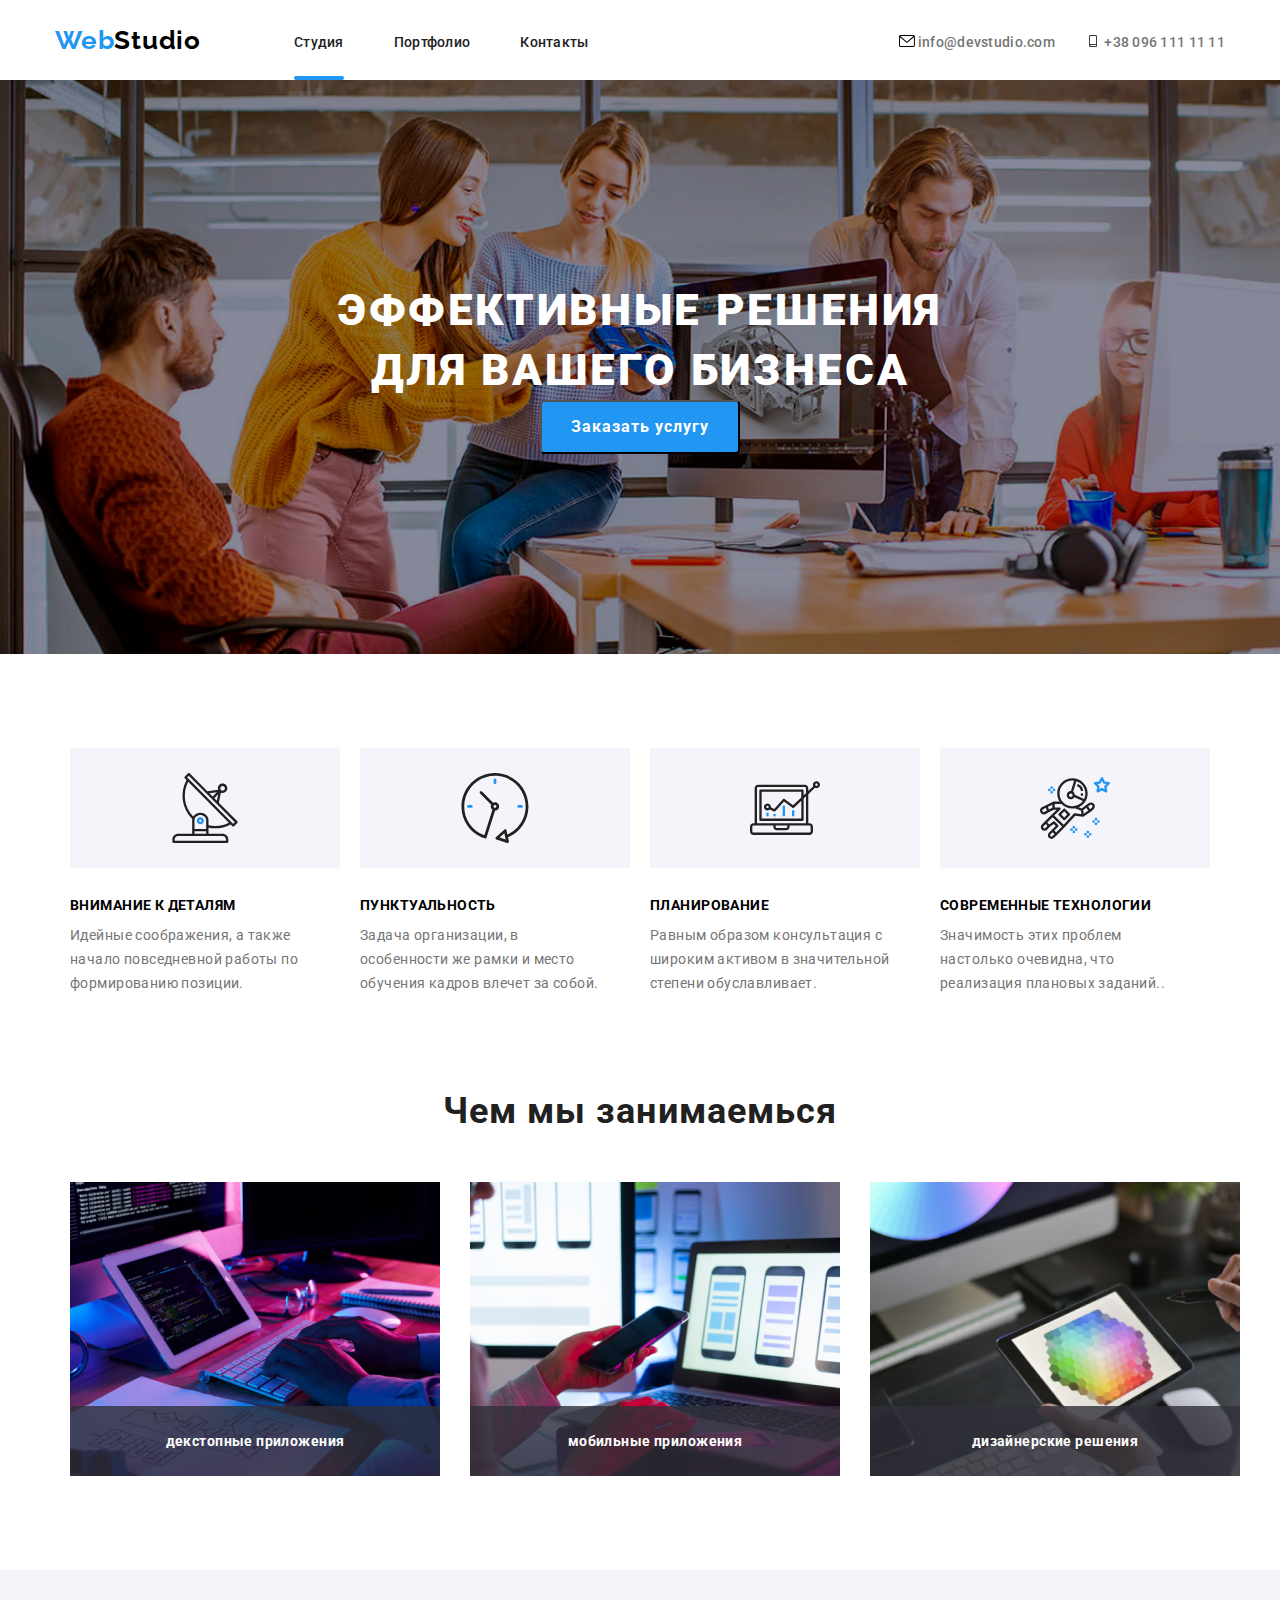
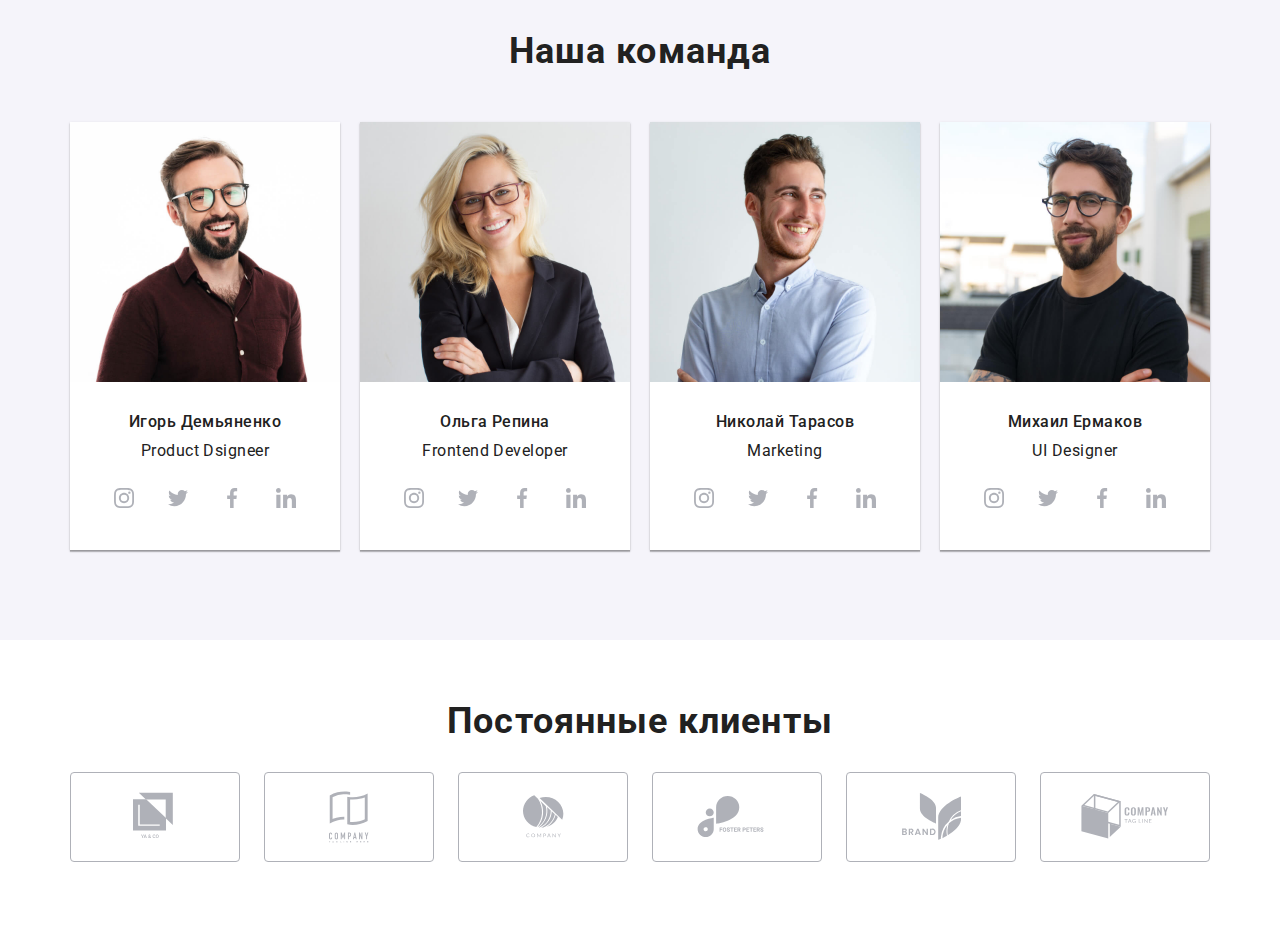
==== index.html @ 2e52d7f0 "." ====
<!DOCTYPE html>
<html lang="ru">
  <head>
    <meta charset="UTF-8" />
    <meta name="viewport" content="width=device-width, initial-scale=1.0" />
    <title>Веб студия</title>
    <link
      rel="stylesheet"
      href="https://cdnjs.cloudflare.com/ajax/libs/modern-normalize/1.0.0/modern-normalize.css"
    />
    <link
      href="https://fonts.googleapis.com/css2?family=Raleway:wght@700&family=Roboto:wght@400;500;700&display=swap"
      rel="stylesheet"
    />
    <link rel="stylesheet" href="./css/main.min.css" />
  </head>
  <body>
    <!-- header -->

    <header class="header">
      <div class="container">
        <nav class="navigation">
          <a
            class="logo-navigation-list-link link"
            href="./index.html"
            aria-label="логотип веб студия"
            >Web<span class="logo-color">Studio</span></a
          >
          <button
            type="button"
            class="menu-button"
            aria-expanded="false"
            aria-controls="menu-container"
            data-menu-button
          >
            <svg
              width="40"
              height="40"
              aria-label="Переключатель мобильного меню"
            >
              <use class="icon-cross" href="./images/sprite.svg#cross"></use>
              <use
                class="icon-menu"
                href="./images/sprite.svg#menu-burger"
              ></use>
            </svg>
          </button>

          <div class="menu-container" id="menu-container" data-menu>
            <div class="nav">
              <ul class="navigation-list list">
                <li class="navigation-list-item">
                  <div class="item-underline">
                    <a class="navigation-list-link link" href="./index.html"
                      >Студия</a
                    >
                    <div class="underline"></div>
                  </div>
                </li>
                <li class="navigation-list-item">
                  <a class="navigation-list-link link" href="./portfolio.html"
                    >Портфолио</a
                  >
                </li>
                <li class="navigation-list-item">
                  <a class="navigation-list-link link" href="">Контакты</a>
                </li>
              </ul>
            </div>
            <div class="menu-contacts">
              <address class="adress">
                <ul class="list">
                  <li class="header-link-item">
                    <a class="header-link link" href="mailto:info@devstudio.com"
                      ><svg class="header-link-svg">
                        <use href="./images/sprite.svg#icon-envelope"></use>
                      </svg>
                      info@devstudio.com
                    </a>
                  </li>
                  <li class="header-tel-link-item">
                    <a class="header-tel-link link" href="tel:+380961111111"
                      ><svg class="header-tel-link-svg">
                        <use href="./images/sprite.svg#icon-smartphone"></use>
                      </svg>
                      +38 096 111 11 11
                    </a>
                  </li>
                </ul>
              </address>
            </div>
          </div>
        </nav>
      </div>
    </header>
    <main>
      <!-- Hero-->

      <section class="hero">
        <div class="container">
          <h1 class="hero-title">
            Эффективные решения <br />
            для вашего бизнеса
          </h1>
          <button class="modal-btn" type="button" data-modal-open>
            Заказать услугу
          </button>
        </div>
      </section>

      <!-- qualitys -->

      <section class="qualitys">
        <div class="container">
          <ul class="qualitys-list list">
            <li class="qualitys-list-item icon-antenna">
              <h3 class="subtitly-qualitys">Внимание к деталям</h3>
              <p class="description">
                Идейные соображения, а также начало повседневной работы по
                формированию позиции.
              </p>
            </li>
            <li class="qualitys-list-item icon-clock">
              <h3 class="subtitly-qualitys">Пунктуальность</h3>
              <p class="description">
                Задача организации, в особенности же рамки и место обучения
                кадров влечет за собой.
              </p>
            </li>
            <li class="qualitys-list-item icon-diagram">
              <h3 class="subtitly-qualitys">Планирование</h3>
              <p class="description">
                Равным образом консультация с широким активом в значительной
                степени обуславливает.
              </p>
            </li>
            <li class="qualitys-list-item icon-astronaut">
              <h3 class="subtitly-qualitys">Современные технологии</h3>
              <p class="description">
                Значимость этих проблем настолько очевидна, что реализация
                плановых заданий..
              </p>
            </li>
          </ul>
        </div>
      </section>

      <!--Чем мы занимаемься-->

      <section class="about">
        <h2 class="second-title">Чем мы занимаемься</h2>
        <div class="container">
          <ul class="about-list list">
            <li class="about-list-item">
              <div class="container-img">
                <picture>
                  <source
                    srcset="
                      ./images/Чем-мы-занимаемся/img1.jpg    1x,
                      ./images/Чем-мы-занимаемся/img1@2x.jpg 2x
                    "
                    media="min-width:1200"
                  />
                  <img
                    src="./images/Чем-мы-занимаемся/img1.jpg"
                    alt="руки на клавиатуре"
                  />
                </picture>

                <p class="about-subtitle">декстопные приложения</p>
              </div>
            </li>
            <li class="about-list-item">
              <div class="container-img">
                <img
                  src="./images/Чем-мы-занимаемся/img2.jpg"
                  alt="телефон в руке"
                  width="370"
                  height="294"
                />
                <p class="about-subtitle">мобильные приложения</p>
              </div>
            </li>
            <li class="about-list-item">
              <div class="container-img">
                <img
                  src="./images/Чем-мы-занимаемся/img3.jpg"
                  alt="телефон в руке"
                  width="370"
                  height="294"
                />
                <p class="about-subtitle">дизайнерские решения</p>
              </div>
            </li>
          </ul>
        </div>
      </section>

      <!--our command-->

      <section class="command">
        <h2 class="title-our-command">Наша команда</h2>
        <div class="container">
          <ul class="names-list list">
            <li class="names-list-item">
              <img
                class="names-list-img"
                src="./images/Наша-команда/igor.jpg"
                alt="игорь"
              />
              <h3 class="name">Игорь Демьяненко</h3>
              <p lang="en" class="position">Product Dsigneer</p>
              <ul class="social-list list">
                <li class="social-list-item">
                  <a class="social-list-link" href="">
                    <svg class="social-list-svg">
                      <use href="./images/sprite.svg#icon-instagram"></use>
                    </svg>
                  </a>
                </li>
                <li class="social-list-item">
                  <a class="social-list-link" href="">
                    <svg class="social-list-svg">
                      <use href="./images/sprite.svg#icon-twitter"></use>
                    </svg>
                  </a>
                </li>
                <li class="social-list-item">
                  <a class="social-list-link" href="">
                    <svg class="social-list-svg">
                      <use href="./images/sprite.svg#icon-facebook"></use>
                    </svg>
                  </a>
                </li>
                <li class="social-list-item">
                  <a class="social-list-link" href="">
                    <svg class="social-list-svg">
                      <use href="./images/sprite.svg#icon-linkedin"></use>
                    </svg>
                  </a>
                </li>
              </ul>
            </li>
            <li class="names-list-item">
              <img
                class="names-list-img"
                src="./images/Наша-команда/olga.jpg"
                alt="ольга"
              />
              <h3 class="name">Ольга Репина</h3>
              <p lang="en" class="position">Frontend Developer</p>
              <ul class="social-list list">
                <li class="social-list-item">
                  <a class="social-list-link" href="">
                    <svg class="social-list-svg">
                      <use href="./images/sprite.svg#icon-instagram"></use>
                    </svg>
                  </a>
                </li>
                <li class="social-list-item">
                  <a class="social-list-link" href="">
                    <svg class="social-list-svg">
                      <use href="./images/sprite.svg#icon-twitter"></use>
                    </svg>
                  </a>
                </li>
                <li class="social-list-item">
                  <a class="social-list-link" href="">
                    <svg class="social-list-svg">
                      <use href="./images/sprite.svg#icon-facebook"></use>
                    </svg>
                  </a>
                </li>
                <li class="social-list-item">
                  <a class="social-list-link" href="">
                    <svg class="social-list-svg">
                      <use href="./images/sprite.svg#icon-linkedin"></use>
                    </svg>
                  </a>
                </li>
              </ul>
            </li>
            <li class="names-list-item">
              <img
                class="names-list-img"
                src="./images/Наша-команда/nicolay.jpg"
                alt="николай"
              />
              <h3 class="name">Николай Тарасов</h3>
              <p lang="en" class="position">Marketing</p>
              <ul class="social-list list">
                <li class="social-list-item">
                  <a class="social-list-link" href="">
                    <svg class="social-list-svg">
                      <use href="./images/sprite.svg#icon-instagram"></use>
                    </svg>
                  </a>
                </li>
                <li class="social-list-item">
                  <a class="social-list-link" href="">
                    <svg class="social-list-svg">
                      <use href="./images/sprite.svg#icon-twitter"></use>
                    </svg>
                  </a>
                </li>
                <li class="social-list-item">
                  <a class="social-list-link" href="">
                    <svg class="social-list-svg">
                      <use href="./images/sprite.svg#icon-facebook"></use>
                    </svg>
                  </a>
                </li>
                <li class="social-list-item">
                  <a class="social-list-link" href="">
                    <svg class="social-list-svg">
                      <use href="./images/sprite.svg#icon-linkedin"></use>
                    </svg>
                  </a>
                </li>
              </ul>
            </li>
            <li class="names-list-item">
              <img
                class="names-list-img"
                src="./images/Наша-команда/mihail.jpg"
                alt="михаил"
              />
              <h3 class="name">Михаил Ермаков</h3>
              <p lang="en" class="position">UI Designer</p>
              <ul class="social-list list">
                <li class="social-list-item">
                  <a class="social-list-link" href="">
                    <svg class="social-list-svg">
                      <use href="./images/sprite.svg#icon-instagram"></use>
                    </svg>
                  </a>
                </li>
                <li class="social-list-item">
                  <a class="social-list-link" href="">
                    <svg class="social-list-svg">
                      <use href="./images/sprite.svg#icon-twitter"></use>
                    </svg>
                  </a>
                </li>
                <li class="social-list-item">
                  <a class="social-list-link" href="">
                    <svg class="social-list-svg">
                      <use href="./images/sprite.svg#icon-facebook"></use>
                    </svg>
                  </a>
                </li>
                <li class="social-list-item">
                  <a class="social-list-link" href="">
                    <svg class="social-list-svg">
                      <use href="./images/sprite.svg#icon-linkedin"></use>
                    </svg>
                  </a>
                </li>
              </ul>
            </li>
          </ul>
        </div>
      </section>
      <!-- =============clients================= -->

      <section class="clients">
        <h2 class="title-clients">Постоянные клиенты</h2>
        <div class="container">
          <ul class="clients-list list">
            <li class="clients-item">
              <a class="clients-link" href="">
                <svg width="44" height="50" class="clients-item-svg">
                  <use href="./images/sprite.svg#icon-logo1"></use>
                </svg>
              </a>
            </li>
            <li class="clients-item">
              <a class="clients-link" href=""
                ><svg
                  width="40"
                  height="52"
                  class="clients-item-svg icon-logo2"
                >
                  <use href="./images/sprite.svg#icon-logo2"></use>
                </svg>
              </a>
            </li>
            <li class="clients-item">
              <a class="clients-link" href=""
                ><svg width="41" height="43" class="clients-item-svg">
                  <use href="./images/sprite.svg#icon-logo3"></use>
                </svg>
              </a>
            </li>
            <li class="clients-item">
              <a class="clients-link" href=""
                ><svg width="80" height="42" class="clients-item-svg">
                  <use href="./images/sprite.svg#icon-logo4"></use>
                </svg>
              </a>
            </li>
            <li class="clients-item">
              <a class="clients-link" href=""
                ><svg width="59" height="47" class="clients-item-svg">
                  <use href="./images/sprite.svg#icon-logo5"></use>
                </svg>
              </a>
            </li>
            <li class="clients-item">
              <a class="clients-link" href=""
                ><svg width="88" height="45" class="clients-item-svg">
                  <use href="./images/sprite.svg#icon-logo6"></use>
                </svg>
              </a>
            </li>
          </ul>
        </div>
      </section>
    </main>

    <!-- footer -->

    <!-- <footer class="footer">
      <div class="container">
        <div>
          <address class="adress">
            <a
              class="logo-navigation-list-link link"
              href="./index.html"
              aria-label="логотип веб студия"
              >Web<span class="footer-logo-color">Studio</span>
            </a>
            <ul class="footer-list list">
              <li class="footer-navigation-item">
                <a
                  class="footer-navigation-list-item link"
                  href="https://goo.gl/maps/fQtyzHrdmxsXW1k68"
                  target="_blank"
                  >г. Киев, пр-т Леси Украинки, 26</a
                >
              </li>
              <li class="footer-navigation-item">
                <a
                  class="footer-navigation-list-link link"
                  href="mailto:info@example.com"
                  >info@example.com</a
                >
              </li>
              <li class="footer-navigation-item">
                <a class="footer-tel-link link" href="tel:+380991111111"
                  >+38 099 111 11 11</a
                >
              </li>
            </ul>
          </address>
        </div>

        <div class="social-link">
          <p class="social-link-footer-title">ПРИСОЕДЕНЯЙТЕСЬ</p>
          <ul class="social-link-footer-list list">
            <li class="footer-social-link-item">
              <a class="footer-social-link" href=""
                ><svg class="footer-social-list-svg">
                  <use href="./images/sprite.svg#icon-instagram"></use>
                </svg>
              </a>
            </li>
            <li class="footer-social-link-item">
              <a class="footer-social-link" href="">
                <svg class="footer-social-list-svg">
                  <use href="./images/sprite.svg#icon-twitter"></use>
                </svg>
              </a>
            </li>
            <li class="footer-social-link-item">
              <a class="footer-social-link" href=""
                ><svg class="footer-social-list-svg">
                  <use href="./images/sprite.svg#icon-facebook"></use>
                </svg>
              </a>
            </li>
            <li class="footer-social-link-item">
              <a class="footer-social-link" href=""
                ><svg class="footer-social-list-svg">
                  <use href="./images/sprite.svg#icon-linkedin"></use>
                </svg>
              </a>
            </li>
          </ul>
        </div>

        <div class="email-form">
          <p class="email-form-title">подпишитесь на рассылку</p>
          <div class="container-email-form">
            <form action="#" class="footer-email-form">
              <input
                type="email"
                class="footer-contact-form-input"
                name="user-email"
                placeholder="E-mail"
              />
              <button type="button" class="email-form-btn">Подписаться</button>
            </form>
          </div>
        </div>
      </div>
    </footer> -->

    <!-- modal  & form -->

    <div class="backdrop is-hidden" data-modal>
      <div class="modal">
        <button type="button" class="close-btn" data-modal-close>
          <svg class="close-btn-svg">
            <use
              width="11px"
              height="11px"
              href="./images/sprite.svg#close"
            ></use>
          </svg>
        </button>
        <p class="form-text">Оставьте свои данные, мы вам перезвоним</p>
        <form action="#" class="contact-form">
          <h2 class="contact-form-group-title">Имя</h2>
          <span class="modal-form-field-wrapper">
            <input type="text" class="contact-form-input" name="user-name" />
            <svg class="modal-form-svg-icon" width="18" height="18">
              <use href="./images/sprite.svg#icon-person"></use>
            </svg>
          </span>
          <h2 class="contact-form-group-title">Телефон</h2>
          <span class="modal-form-field-wrapper">
            <input type="tel" class="contact-form-input" name="user-phone" />
            <svg class="modal-form-svg-icon" width="18" height="18">
              <use href="./images/sprite.svg#icon-phone"></use>
            </svg>
          </span>

          <h2 class="contact-form-group-title">Почта</h2>
          <span class="modal-form-field-wrapper">
            <input type="email" class="contact-form-input" name="user-email" />
            <svg class="modal-form-svg-icon" width="18" height="18">
              <use href="./images/sprite.svg#icon-email"></use>
            </svg>
          </span>

          <div class="contact-form-group">
            <h2 class="contact-form-group-title">Комментарий</h2>
            <textarea
              name="user-massage"
              rows="5"
              cols="45"
              class="contact-form-massage"
            ></textarea>
          </div>

          <div class="container-contact-form-radio">
            <input
              type="checkbox"
              name="user-policy"
              class="contact-form-radio visually-hidden"
              value="accept-police"
              id="check-policy"
            />
            <label for="check-policy" class="modal-form-policy-label">
              Соглашаюсь с рассылкой и принимаю
              <a class="checkbox-link" href="">Условия договора</a>
            </label>
          </div>

          <div class="btn-wrapper">
            <button type="submit" class="contact-form-submit">Отправить</button>
          </div>
        </form>
      </div>
    </div>

    <script src="./js/modal.js"></script>
    <script src="./js/menu.js"></script>
  </body>
</html>
---- css/main.min.css ----
.visually-hidden{position:absolute !important;clip:rect(1px 1px 1px 1px);clip:rect(1px, 1px, 1px, 1px);padding:0 !important;border:0 !important;height:1px !important;width:1px !important;overflow:hidden}*,*::before,*::after{margin:0;padding:0}body{font-family:"Roboto",sans-serif;font-style:normal}.list{list-style:none}.link{text-decoration:none}.adress{font-style:normal}img{display:block}@media screen and (min-width: 480px){.container{width:480px;margin:0 auto}.hero .container{width:360px;text-align:center}.header .container{position:relative;padding:0 15px}.command .container{width:480px}.clients .container{width:480px}}@media screen and (max-width: 479px){.hero .container{text-align:center}}@media screen and (min-width: 768px){.container{width:768px}.qualitys .container{display:flex;width:768px}.command .container{display:flex;width:768px}.clients .container{width:768px}}@media screen and (min-width: 1200px){.container{width:1200px;padding:0 15px}.hero .container{width:696px;text-align:center}.qualitys .container{display:flex;width:1200px}.container .about-list{display:flex;width:1200px;padding:0 15px;margin:0 auto}.command .container{display:flex;width:1200px}.clients .container{width:1200px}}.logo-color{color:#000000}.logo-navigation-list-link{font-family:"Raleway",sans-serif;font-style:normal;font-weight:700;font-size:26px;line-height:1.19;letter-spacing:0.03em;color:#2196f3;margin-right:93px}@media screen and (min-width: 768px){.logo-navigation-list-link{margin-right:88px;font-size:24px;line-height:28px}}@media screen and (min-width: 1200px){.logo-navigation-list-link{margin-right:93px;font-size:26px;line-height:31px}}.modal-btn{background:#2196f3;font-family:"Roboto",sans-serif;font-style:normal;font-weight:bold;font-size:16px;line-height:1.88;letter-spacing:0.06em;color:#ffffff;padding:10px;width:200px;min-height:50px;border-radius:4px;cursor:pointer;margin-left:auto;margin-right:auto}.backdrop{position:fixed;top:0;left:0;width:100%;height:100%;background-color:rgba(0,0,0,0.2);transition:all 500ms linear;padding:50px 30px;overflow-y:scroll}.backdrop.is-hidden{transition:all 500ms linear 500ms;opacity:0;visibility:hidden;pointer-events:none}.modal{position:absolute;top:50%;left:50%;transform:translate(-50%, -50%) scale(1);width:450px;height:609px;background-color:#fff}.modal-form-svg-icon{top:50%;transform:translateY(-50%);left:12px;position:absolute}.contact-form-input:focus+.modal-form-svg-icon{fill:#2196f3;transition-duration:250ms;transition-timing-function:cubic-bezier(0.4, 0, 0.2, 1)}.modal-form-field-wrapper{position:relative;width:448px;height:342px;margin:0 auto}.modal-form-policy-label{font-size:12px;line-height:14px;font-family:Roboto;font-style:normal;font-weight:normal;letter-spacing:0.03em;color:#757575}.modal-form-policy-label::before{display:inline-block;content:"";font-size:12px;line-height:14px;width:16px;height:15px;border:2px solid black;margin-right:5px}.contact-form-radio:checked+.modal-form-policy-label::before{background-color:#2196f3;border:2px solid #2196f3;background-image:url(../images/modal/check.svg);transition-duration:250ms;transition-timing-function:cubic-bezier(0.4, 0, 0.2, 1)}.backdrop.is-hidden .modal{transform:translate(-50%, -50%) scale(1);transition:all 500ms linear 0ms}.close-btn{display:flex;justify-content:center;align-items:center;position:absolute;top:8px;right:8px;width:30px;height:30px;background-color:#fff;border-radius:50%;border:1px solid rgba(0,0,0,0.1);cursor:pointer}.close-btn-svg{width:11px;height:11px;transition-duration:250ms;transition-timing-function:cubic-bezier(0.4, 0, 0.2, 1)}.close-btn:hover,.close-btn-svg:hover{fill:#2196f3}.contact-form{width:370px;height:342px;margin:0 auto}.contact-form-input{padding-left:42px;width:100%;height:40px}.contact-form-input:focus,.contact-form-massage:focus{outline:none;border:1px solid #2196f3}.contact-form-submit{font-family:Roboto;font-style:normal;font-weight:700;font-size:16px;line-height:30px;align-items:center;text-align:center;letter-spacing:0.06em;color:#ffffff;width:200px;height:50px;background:#2196f3;border-radius:4px;cursor:pointer}.contact-form-group{width:100%;height:138px}.contact-form-group-title{width:80px;height:14px;font-family:"Roboto",sans-serif;font-style:normal;font-weight:normal;font-size:12px;line-height:14px;letter-spacing:0.01em;color:#757575;margin-top:10px;margin-bottom:4px}.contact-form-massage{width:370px;height:120px;padding:10px;border:1px solid rgba(33,33,33,0.2);border-radius:4px;resize:none}.contact-form-radio{margin-right:8px;font-family:Roboto;font-style:normal;font-weight:normal;font-size:14px;line-height:24px;letter-spacing:0.03em;color:#757575}.btn-wrapper{display:flex;justify-content:center;margin:30px 85px 40px 85px}.checkbox-link{font-family:Roboto;font-style:normal;font-weight:normal;font-size:12px;line-height:14px;letter-spacing:0.03em;text-decoration-line:underline;color:#2196f3}.form-text{font-family:"Roboto",sans-serif;font-style:normal;font-weight:700;font-size:20px;line-height:23px;text-align:center;letter-spacing:0.03em;color:#212121;margin:40px 40px 12px 40px}.container-contact-form-radio{margin-top:20px}@media screen and (min-width: 1200px){.modal{width:528px;height:581px}.modal-form-policy-label{font-size:14px;line-height:24px;margin-left:auto;margin-right:auto}.container-contact-form-radio{padding-left:12px}.checkbox-link{font-size:14px;line-height:24px}.contact-form{width:448px}.contact-form-massage{width:448px}}.social-list{display:flex;justify-content:space-between;margin-bottom:30px;margin-left:32px;margin-right:32px}.social-list-link{display:flex;align-items:center;justify-content:center;width:44px;height:44px;border-radius:50%;transition-duration:250ms;transition-timing-function:cubic-bezier(0.4, 0, 0.2, 1)}.social-list-link:hover{background-color:#2196f3}.social-list-svg{width:20px;height:20px;fill:#afb1b8;transition-duration:250ms;transition-timing-function:cubic-bezier(0.4, 0, 0.2, 1)}.social-list-link:hover .social-list-svg{fill:#fff}@media screen and (min-width: 480px){.social-list{margin-left:122px;margin-right:122px}}@media screen and (min-width: 768px){.social-list{margin-left:74px;margin-right:74px}}@media screen and (min-width: 1200px){.social-list{margin-left:32px;margin-right:32px}}.navigation-btn{display:flex;padding-top:94px;justify-content:center}.navigation-btn-item:not(:last-child){margin-right:8px}.potfolio-btn{font-family:"Roboto",sans-serif;font-weight:500;font-size:16px;line-height:1.63;letter-spacing:0.03em;color:#212121;padding:8px 20px;cursor:pointer;border-radius:4px;transition-duration:250ms;transition-timing-function:cubic-bezier(0.4, 0, 0.2, 1)}.potfolio-btn:hover,.potfolio-btn:focus{background-color:#2196f3;color:#ffffff}.header{position:relative}.header-link{font-weight:500;font-size:14px;line-height:1.14;letter-spacing:0.02em;color:#757575;transition-duration:250ms;transition-timing-function:cubic-bezier(0.4, 0, 0.2, 1)}.header-link:hover,.header-link:focus{color:#2196f3}.header-link-svg{display:inline-block;width:16px;height:12px;margin:auto;color:#757575}.header-link:hover .header-link-svg{fill:#2196f3}.header-tel-link{font-weight:500;font-size:14px;line-height:1.14;letter-spacing:0.02em;color:#757575;transition-duration:250ms;transition-timing-function:cubic-bezier(0.4, 0, 0.2, 1)}.header-tel-link:hover{color:#2196f3}.header-tel-link-svg{display:inline-block;width:16px;height:12px;margin-bottom:0}.header-tel-link:hover .header-tel-link-svg{fill:#2196f3}.nav{display:block;margin-bottom:60px}@media screen and (min-width: 768px){.nav{margin-bottom:0}}.navigation-list-item:not(:last-child){margin-bottom:40px}@media screen and (min-width: 768px){.navigation-list-item:not(:last-child){margin-bottom:0;margin-right:50px}}.menu-contacts .adress{margin:0 auto}@media screen and (min-width: 1200px){.adress .list{display:flex;margin-left:305px}}.adress .list .header-link{margin-right:30px}@media screen and (max-width: 767px){.adress .list .header-link{margin-right:0}}.header .navigation{display:flex;align-items:center;justify-content:space-between;min-height:80px}.navigation-list-link{font-weight:500;font-size:14px;line-height:1.14;letter-spacing:0.02em;color:#212121;transition-duration:250ms;transition-timing-function:cubic-bezier(0.4, 0, 0.2, 1)}.navigation-list-link:hover,.navigation-list-link:focus{color:#2196f3}.item-underline{display:inline-block;content:"";position:relative}.underline:after{display:block;position:absolute;content:"";width:100%;height:4px;background-color:#2196f3;border-radius:2px;margin-top:8px}@media screen and (min-width: 768px){.underline:after{margin-top:24px}}.menu-button{display:inline-flex;margin:0;padding:0;border:none;background-color:transparent}.menu-button:hover,.menu-button:focus{fill:#2196f3}@media screen and (min-width: 768px){.menu-button{display:none}}.menu-button .icon-cross{display:none}.menu-button.is-open .icon-cross{display:block}.menu-button.is-open .icon-menu{display:none}.menu-container{padding-top:60px;padding-bottom:60px;text-align:center;font-size:20px;background-color:#fff;box-shadow:0px 4px 8px rgba(0,0,0,0.04),0px 2px 4px rgba(0,0,0,0.08),0px 1px 3px rgba(0,0,0,0.16)}@media screen and (max-width: 767px){.menu-container{display:none;position:absolute;top:100%;left:0;width:100%;height:400px}.menu-container.is-open{display:block}}@media screen and (min-width: 768px){.menu-container{display:flex;padding:0;max-height:80px;flex-grow:1;justify-content:space-between;align-items:center}.menu-container .navigation-list{display:flex}.menu-container .menu-container{display:flex;box-shadow:none}}@media screen and (min-width: 768px){.menu-container{box-shadow:none}}.hero{background-image:url("../images/hero/bg-mobile.jpg");background-repeat:no-repeat;background-size:cover;padding:118px 60px}.hero-title{font-family:"Roboto",sans-serif;font-style:normal;font-weight:900;font-size:26px;line-height:42px;text-align:center;letter-spacing:0.06em;text-transform:uppercase;color:#ffffff}@media screen and (min-device-pixel-ratio: 2) and (max-width: 767px), screen and (min-resolution: 192dpi) and (max-width: 767px), screen and (min-resolution: 2dppx) and (max-width: 767px){.hero{background-image:url("../images/hero/bg-mobile@2x.jpg")}}@media screen and (min-width: 768px){.hero{background-image:url("../images/hero/bg-tablet.jpg");background-repeat:no-repeat;background-size:cover;padding:118px 204px}.hero-title{font-size:26px;line-height:42px}}@media screen and (min-device-pixel-ratio: 2) and (min-width: 768px), screen and (min-resolution: 192dpi) and (min-width: 768px), screen and (min-resolution: 2dppx) and (min-width: 768px){.hero{background-image:url("../images/hero/bg-tablet@2x.jpg")}}@media screen and (min-width: 1200px){.hero{background-image:url("../images/hero/bg-desktop.jpg");background-repeat:no-repeat;background-size:cover;padding:200px 252px}.hero-title{font-size:44px;line-height:60px}}.hero{max-width:1600px}@media screen and (min-device-pixel-ratio: 2) and (min-width: 1200px), screen and (min-resolution: 192dpi) and (min-width: 1200px), screen and (min-resolution: 2dppx) and (min-width: 1200px){.hero{background-image:url("../images/hero/bg-desktop@2x.jpg")}}.qualitys-list{display:block;padding:60px 15px}.qualitys-list-item::before{content:"";display:block;height:120px;background-size:70px 70px;background-repeat:no-repeat;background-position:center;background-color:#f5f4fa;margin-bottom:30px}.subtitly-qualitys{font-weight:700;font-size:14px;line-height:1.14;text-align:center;letter-spacing:0.03em;text-transform:uppercase;margin-bottom:10px}.description{font-weight:400;font-size:14px;line-height:1.71;letter-spacing:0.03em;color:#757575;padding-right:20px}.icon-antenna::before{background-image:url(../images/qualitys/antenna.svg)}.icon-clock::before{background-image:url(../images/qualitys/clock.svg)}.icon-diagram::before{background-image:url(../images/qualitys/diagram.svg)}.icon-astronaut::before{background-image:url(../images/qualitys/astronaut.svg)}@media screen and (min-width: 768px){.qualitys-list{display:flex;padding:60px 15px;flex-wrap:wrap;justify-content:space-between}.qualitys-list-item{width:354px}.subtitly-qualitys{text-align:left}}@media screen and (min-width: 1200px){.qualitys-list{display:flex;padding:94px 15px;justify-content:space-between;flex-wrap:nowrap;width:1200px}.qualitys-list-item{width:270px}}.about{margin-bottom:94px}.about-subtitle{display:flex;justify-content:center;align-items:center;position:absolute;height:70px;width:370px;bottom:0;background-color:rgba(47,48,58,0.8);color:#fdfdfd;font-family:Roboto;font-size:14px;font-weight:700;line-height:16px;letter-spacing:0.03em}.about-list-item:not(:last-child){margin-right:30px}.container-img{position:relative}.second-title{font-family:"Roboto",sans-serif;font-weight:bold;font-size:36px;line-height:42px;letter-spacing:0.03em;color:#212121;text-align:center;padding-bottom:50px}@media screen and (max-width: 1199px){.about{display:none}}.names-list{display:block;padding-left:15px;padding-right:15px}.names-list-item{width:450px;height:622px;background-color:#fff;box-shadow:0px 1px 3px rgba(0,0,0,0.12),0px 1px 1px rgba(0,0,0,0.14),0px 2px 1px rgba(0,0,0,0.2)}.names-list-item:not(:last-child){margin-bottom:30px}.names-list-img{max-width:100%;height:460px}.command{background-color:#f5f4fa;height:100%;padding-bottom:60px}.title-our-command{font-family:"Roboto",sans-serif;font-weight:bold;font-size:28px;line-height:33px;letter-spacing:0.03em;color:#212121;text-align:center;padding-top:60px;padding-bottom:50px}.name{font-family:"Roboto",sans-serif;font-weight:500;font-size:16px;line-height:1.19;letter-spacing:0.03em;color:#212121;margin-top:30px;margin-bottom:10px;text-align:center}.position{font-family:"Roboto",sans-serif;font-style:normal;font-weight:400;font-size:16px;line-height:1.19;letter-spacing:0.03em;color:#212121;text-align:center;margin-bottom:16px}@media screen and (min-width: 768px){.names-list{display:flex;flex-wrap:wrap;justify-content:space-between;width:768px}.names-list-item{width:354px;height:536px}.names-list-img{max-width:100%;height:374px}.title-our-command{font-size:28px;line-height:33px}}@media screen and (min-width: 1200px){.names-list{display:flex;flex-wrap:nowrap;justify-content:space-between;width:1200px}.names-list-item{width:270px;height:428px}.names-list-img{max-width:100%;height:260px}.title-our-command{font-size:36px;line-height:42px}}.clients{padding-top:60px;padding-bottom:60px}.title-clients{font-family:"Roboto",sans-serif;font-weight:bold;font-size:28px;line-height:33px;letter-spacing:0.03em;color:#212121;text-align:center;width:100%;padding-bottom:30px}.clients-list{display:flex;flex-wrap:wrap;padding:0 15px;justify-content:space-between}.clients-item:not(:last-child){margin-bottom:30px}.clients-link{display:flex;justify-content:center;align-items:center;width:210px;height:90px;border:1px solid #afb1b8;border-radius:4px;fill:#afb1b8;transition-duration:250ms;transition-duration:cubic-bezier(0.4, 0, 0.2, 1)}.clients-link:hover{fill:#2196f3;border-color:#2196f3}@media screen and (min-width: 768px){.clients-link{width:226px}}@media screen and (min-width: 1200px){.clients-link{width:170px}.clients-list{flex-wrap:nowrap}.title-clients{font-size:36px;line-height:42px}}.footer{background-color:#2f303a}.footer-logo-color{color:#ffffff}.footer-list{display:block;flex-direction:column;margin-bottom:60px}.footer-navigation-item{margin-bottom:9px}.footer-navigation-list-item{font-family:"Roboto",sans-serif;font-weight:400;font-size:14px;line-height:1.71;letter-spacing:0.03em;color:#ffffff}.footer-navigation-list-link,.footer-tel-link{font-family:"Roboto",sans-serif;font-weight:400;font-size:14px;line-height:1.71;letter-spacing:0.03em;color:rgba(255,255,255,0.6)}.footer-social-link-item{display:flex;justify-content:center;align-items:center;width:44px;height:44px;background-color:#fff;border-radius:50%;margin-top:20px;background:rgba(255,255,255,0.1);cursor:pointer;transition-duration:250ms;transition-timing-function:cubic-bezier(0.4, 0, 0.2, 1)}.footer-social-link-item:not(:last-child){margin-right:10px}.footer-social-link-item:hover{background-color:#2196f3}.footer-social-list-svg{width:20px;height:20px;fill:#fff}.footer-social-link{display:flex}.footer-contact-form-input{width:358px;height:50px;border:1px solid rgba(255,255,255,0.3);background-color:rgba(255,255,255,0);border-radius:4px;padding:16px;margin-right:12px}.footer-email-form{display:flex;width:100%}.adress{margin-right:70px}.adress.logo-navigation-list-link{display:block;margin-bottom:20px}.social-link-footer-title{font-family:"Roboto",sans-serif;font-style:normal;font-weight:700;font-size:14px;line-height:16px;letter-spacing:0.03em;color:#ffffff}.social-link-footer-list{display:flex}.email-form{margin-left:93px}.email-form-title{width:219px;height:16px;font-family:"Roboto",sans-serif;font-style:normal;font-weight:700;font-size:14px;line-height:16px;letter-spacing:0.03em;text-transform:uppercase;color:#ffffff;margin-bottom:20px}.email-form-btn{width:200px;height:50px;background:#2196f3;box-shadow:0px 4px 4px rgba(0,0,0,0.15);border-radius:4px;font-family:Roboto;font-style:normal;font-weight:bold;font-size:16px;line-height:30px;display:flex;align-items:center;text-align:center;letter-spacing:0.06em;padding-left:29px;color:#ffffff}.email-form-btn::after{content:"";width:24px;height:24px;margin-left:10px;background-image:url(../images/send.svg)}.container-email-form{display:flex;width:570px;height:86px}.portfolio-title{font-family:"Roboto",sans-serif;font-weight:700;font-size:18px;line-height:2;letter-spacing:0.06em;color:#212121;margin:20px 24px 4px 24px}.potfolio-subtitle{font-family:"Roboto",sans-serif;font-weight:400;font-size:16px;line-height:1.86;letter-spacing:0.03em;color:#757575;margin:0px 24px 20px 24px}.projects-item{display:flex;justify-content:space-between;flex-wrap:wrap}.projects-item .item{margin-right:26px;margin-bottom:30px}.projects-item .item:nth-child(3n){margin-right:0}.projects-item .item:nth-last-child(-n+3){margin-bottom:0}.projects-item .item:nth-child(-n+3){margin-top:34px}.projects-item-img-wrapper{position:relative;overflow:hidden}.item{border:1px solid #eeeeee;transition-duration:50ms;transition-timing-function:cubic-bezier(0.4, 0, 0.2, 1)}.item:hover{box-shadow:0px 1px 1px rgba(0,0,0,0.12),0px 4px 4px rgba(0,0,0,0.06),1px 4px 6px rgba(0,0,0,0.16)}.overlay{position:absolute;top:0;left:0;display:flex;justify-content:center;align-items:end;padding:62px 24px;width:100%;height:100%;background:rgba(33,150,243,0.9);opacity:0;transform:translateY(100%);transition:500ms linear;transition-duration:250ms;transition-timing-function:cubic-bezier(0.4, 0, 0.2, 1)}.overlay-text{display:flex;font-family:Roboto;font-size:18px;font-style:normal;font-weight:400;line-height:28px;letter-spacing:0.03em;text-align:left;color:#ffffff}.item:hover .overlay{display:flex;opacity:1;transform:translateY(0%)}
/*# sourceMappingURL=main.min.css.map */
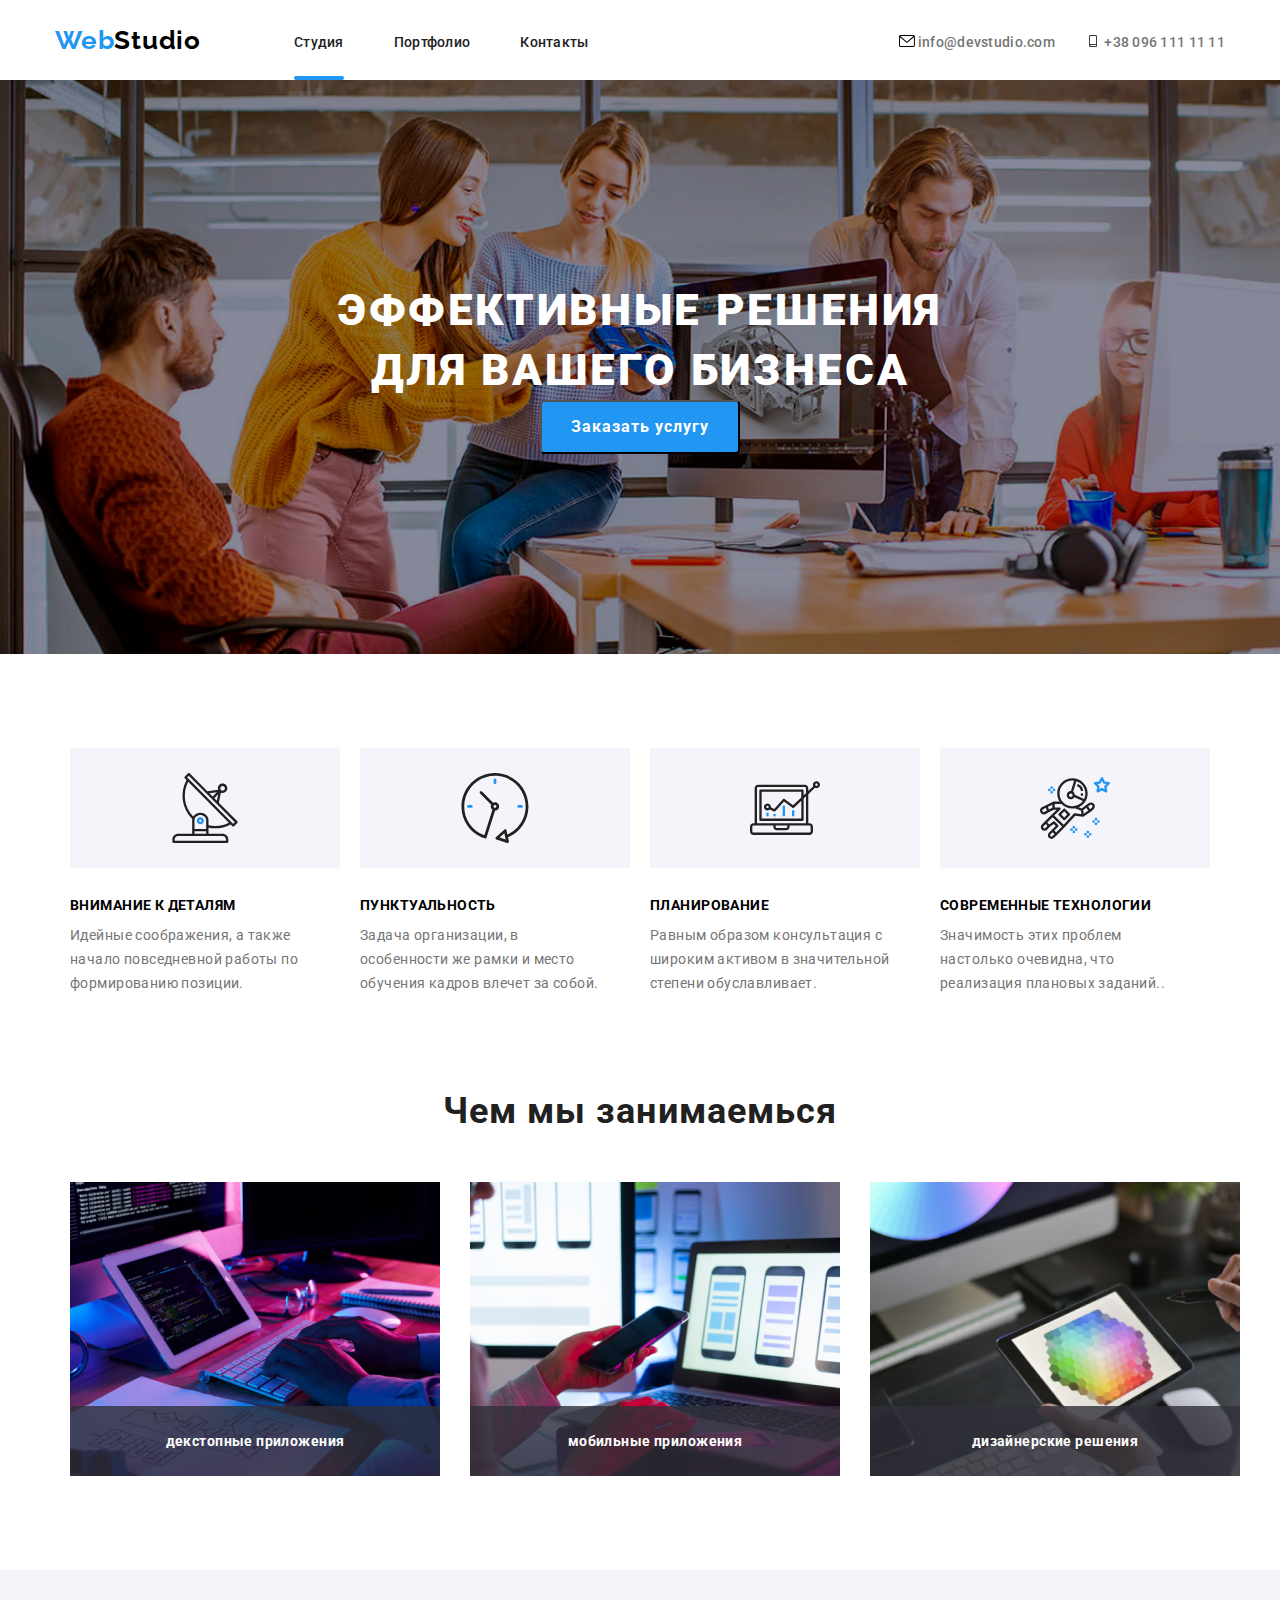
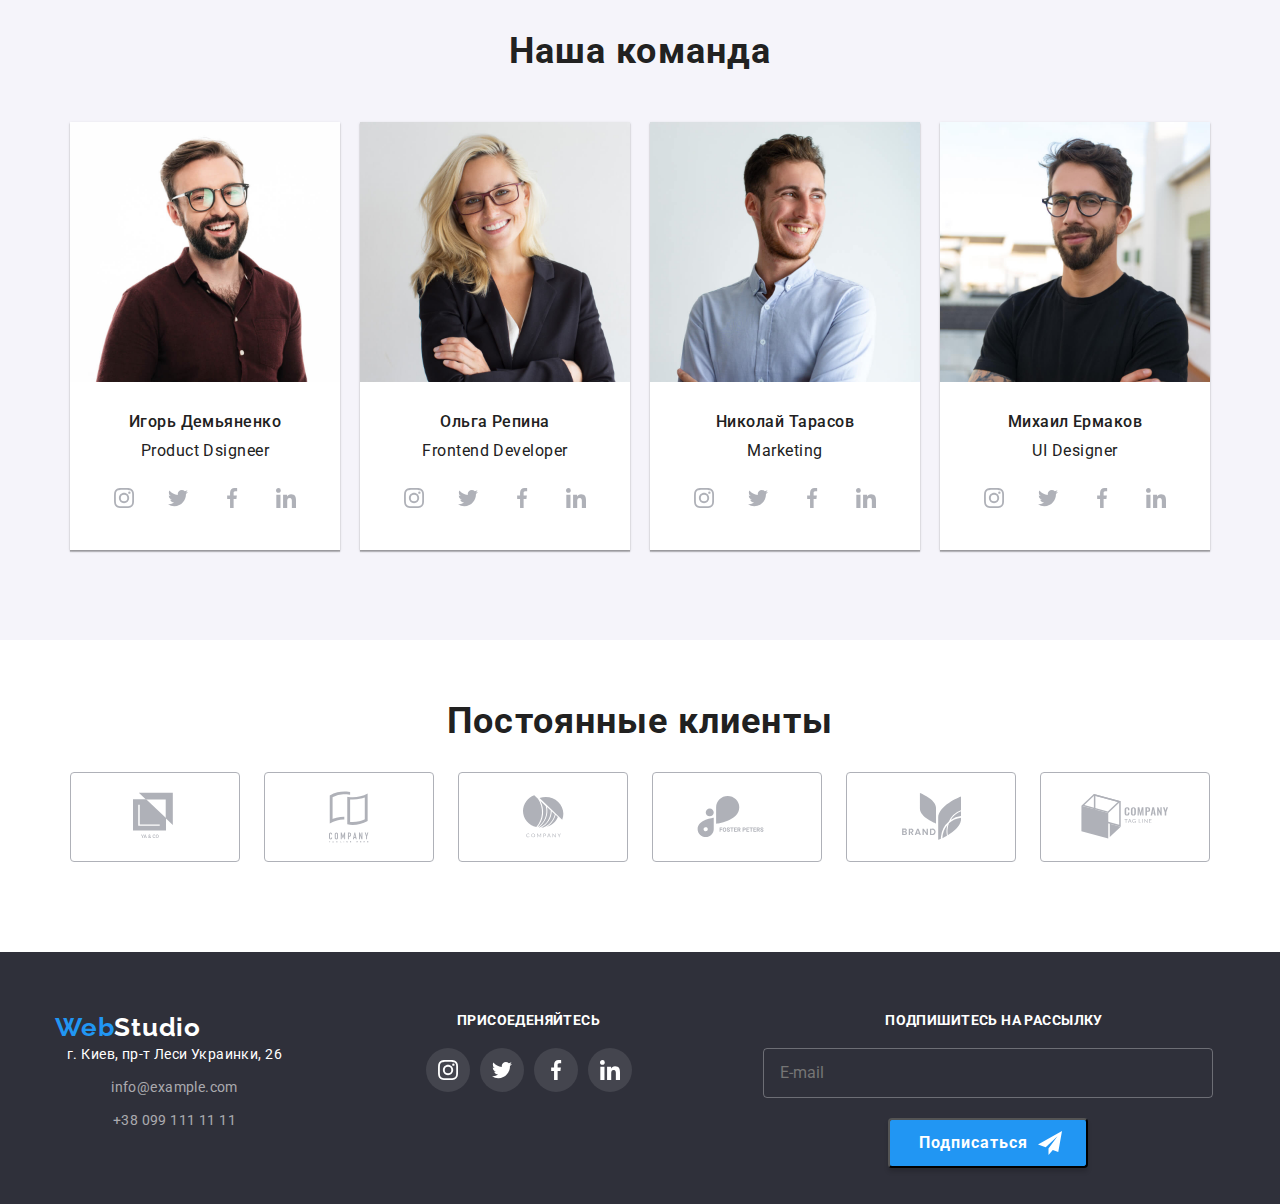
==== commit 58a21ea8: "." ====
--- a/index.html
+++ b/index.html
@@ -420,7 +420,7 @@
 
     <!-- footer -->
 
-    <!-- <footer class="footer">
+    <footer class="footer">
       <div class="container">
         <div>
           <address class="adress">
@@ -504,7 +504,7 @@
           </div>
         </div>
       </div>
-    </footer> -->
+    </footer>
 
     <!-- modal  & form -->
 
--- a/css/main.min.css
+++ b/css/main.min.css
@@ -1,2 +1,2 @@
-.visually-hidden{position:absolute !important;clip:rect(1px 1px 1px 1px);clip:rect(1px, 1px, 1px, 1px);padding:0 !important;border:0 !important;height:1px !important;width:1px !important;overflow:hidden}*,*::before,*::after{margin:0;padding:0}body{font-family:"Roboto",sans-serif;font-style:normal}.list{list-style:none}.link{text-decoration:none}.adress{font-style:normal}img{display:block}@media screen and (min-width: 480px){.container{width:480px;margin:0 auto}.hero .container{width:360px;text-align:center}.header .container{position:relative;padding:0 15px}.command .container{width:480px}.clients .container{width:480px}}@media screen and (max-width: 479px){.hero .container{text-align:center}}@media screen and (min-width: 768px){.container{width:768px}.qualitys .container{display:flex;width:768px}.command .container{display:flex;width:768px}.clients .container{width:768px}}@media screen and (min-width: 1200px){.container{width:1200px;padding:0 15px}.hero .container{width:696px;text-align:center}.qualitys .container{display:flex;width:1200px}.container .about-list{display:flex;width:1200px;padding:0 15px;margin:0 auto}.command .container{display:flex;width:1200px}.clients .container{width:1200px}}.logo-color{color:#000000}.logo-navigation-list-link{font-family:"Raleway",sans-serif;font-style:normal;font-weight:700;font-size:26px;line-height:1.19;letter-spacing:0.03em;color:#2196f3;margin-right:93px}@media screen and (min-width: 768px){.logo-navigation-list-link{margin-right:88px;font-size:24px;line-height:28px}}@media screen and (min-width: 1200px){.logo-navigation-list-link{margin-right:93px;font-size:26px;line-height:31px}}.modal-btn{background:#2196f3;font-family:"Roboto",sans-serif;font-style:normal;font-weight:bold;font-size:16px;line-height:1.88;letter-spacing:0.06em;color:#ffffff;padding:10px;width:200px;min-height:50px;border-radius:4px;cursor:pointer;margin-left:auto;margin-right:auto}.backdrop{position:fixed;top:0;left:0;width:100%;height:100%;background-color:rgba(0,0,0,0.2);transition:all 500ms linear;padding:50px 30px;overflow-y:scroll}.backdrop.is-hidden{transition:all 500ms linear 500ms;opacity:0;visibility:hidden;pointer-events:none}.modal{position:absolute;top:50%;left:50%;transform:translate(-50%, -50%) scale(1);width:450px;height:609px;background-color:#fff}.modal-form-svg-icon{top:50%;transform:translateY(-50%);left:12px;position:absolute}.contact-form-input:focus+.modal-form-svg-icon{fill:#2196f3;transition-duration:250ms;transition-timing-function:cubic-bezier(0.4, 0, 0.2, 1)}.modal-form-field-wrapper{position:relative;width:448px;height:342px;margin:0 auto}.modal-form-policy-label{font-size:12px;line-height:14px;font-family:Roboto;font-style:normal;font-weight:normal;letter-spacing:0.03em;color:#757575}.modal-form-policy-label::before{display:inline-block;content:"";font-size:12px;line-height:14px;width:16px;height:15px;border:2px solid black;margin-right:5px}.contact-form-radio:checked+.modal-form-policy-label::before{background-color:#2196f3;border:2px solid #2196f3;background-image:url(../images/modal/check.svg);transition-duration:250ms;transition-timing-function:cubic-bezier(0.4, 0, 0.2, 1)}.backdrop.is-hidden .modal{transform:translate(-50%, -50%) scale(1);transition:all 500ms linear 0ms}.close-btn{display:flex;justify-content:center;align-items:center;position:absolute;top:8px;right:8px;width:30px;height:30px;background-color:#fff;border-radius:50%;border:1px solid rgba(0,0,0,0.1);cursor:pointer}.close-btn-svg{width:11px;height:11px;transition-duration:250ms;transition-timing-function:cubic-bezier(0.4, 0, 0.2, 1)}.close-btn:hover,.close-btn-svg:hover{fill:#2196f3}.contact-form{width:370px;height:342px;margin:0 auto}.contact-form-input{padding-left:42px;width:100%;height:40px}.contact-form-input:focus,.contact-form-massage:focus{outline:none;border:1px solid #2196f3}.contact-form-submit{font-family:Roboto;font-style:normal;font-weight:700;font-size:16px;line-height:30px;align-items:center;text-align:center;letter-spacing:0.06em;color:#ffffff;width:200px;height:50px;background:#2196f3;border-radius:4px;cursor:pointer}.contact-form-group{width:100%;height:138px}.contact-form-group-title{width:80px;height:14px;font-family:"Roboto",sans-serif;font-style:normal;font-weight:normal;font-size:12px;line-height:14px;letter-spacing:0.01em;color:#757575;margin-top:10px;margin-bottom:4px}.contact-form-massage{width:370px;height:120px;padding:10px;border:1px solid rgba(33,33,33,0.2);border-radius:4px;resize:none}.contact-form-radio{margin-right:8px;font-family:Roboto;font-style:normal;font-weight:normal;font-size:14px;line-height:24px;letter-spacing:0.03em;color:#757575}.btn-wrapper{display:flex;justify-content:center;margin:30px 85px 40px 85px}.checkbox-link{font-family:Roboto;font-style:normal;font-weight:normal;font-size:12px;line-height:14px;letter-spacing:0.03em;text-decoration-line:underline;color:#2196f3}.form-text{font-family:"Roboto",sans-serif;font-style:normal;font-weight:700;font-size:20px;line-height:23px;text-align:center;letter-spacing:0.03em;color:#212121;margin:40px 40px 12px 40px}.container-contact-form-radio{margin-top:20px}@media screen and (min-width: 1200px){.modal{width:528px;height:581px}.modal-form-policy-label{font-size:14px;line-height:24px;margin-left:auto;margin-right:auto}.container-contact-form-radio{padding-left:12px}.checkbox-link{font-size:14px;line-height:24px}.contact-form{width:448px}.contact-form-massage{width:448px}}.social-list{display:flex;justify-content:space-between;margin-bottom:30px;margin-left:32px;margin-right:32px}.social-list-link{display:flex;align-items:center;justify-content:center;width:44px;height:44px;border-radius:50%;transition-duration:250ms;transition-timing-function:cubic-bezier(0.4, 0, 0.2, 1)}.social-list-link:hover{background-color:#2196f3}.social-list-svg{width:20px;height:20px;fill:#afb1b8;transition-duration:250ms;transition-timing-function:cubic-bezier(0.4, 0, 0.2, 1)}.social-list-link:hover .social-list-svg{fill:#fff}@media screen and (min-width: 480px){.social-list{margin-left:122px;margin-right:122px}}@media screen and (min-width: 768px){.social-list{margin-left:74px;margin-right:74px}}@media screen and (min-width: 1200px){.social-list{margin-left:32px;margin-right:32px}}.navigation-btn{display:flex;padding-top:94px;justify-content:center}.navigation-btn-item:not(:last-child){margin-right:8px}.potfolio-btn{font-family:"Roboto",sans-serif;font-weight:500;font-size:16px;line-height:1.63;letter-spacing:0.03em;color:#212121;padding:8px 20px;cursor:pointer;border-radius:4px;transition-duration:250ms;transition-timing-function:cubic-bezier(0.4, 0, 0.2, 1)}.potfolio-btn:hover,.potfolio-btn:focus{background-color:#2196f3;color:#ffffff}.header{position:relative}.header-link{font-weight:500;font-size:14px;line-height:1.14;letter-spacing:0.02em;color:#757575;transition-duration:250ms;transition-timing-function:cubic-bezier(0.4, 0, 0.2, 1)}.header-link:hover,.header-link:focus{color:#2196f3}.header-link-svg{display:inline-block;width:16px;height:12px;margin:auto;color:#757575}.header-link:hover .header-link-svg{fill:#2196f3}.header-tel-link{font-weight:500;font-size:14px;line-height:1.14;letter-spacing:0.02em;color:#757575;transition-duration:250ms;transition-timing-function:cubic-bezier(0.4, 0, 0.2, 1)}.header-tel-link:hover{color:#2196f3}.header-tel-link-svg{display:inline-block;width:16px;height:12px;margin-bottom:0}.header-tel-link:hover .header-tel-link-svg{fill:#2196f3}.nav{display:block;margin-bottom:60px}@media screen and (min-width: 768px){.nav{margin-bottom:0}}.navigation-list-item:not(:last-child){margin-bottom:40px}@media screen and (min-width: 768px){.navigation-list-item:not(:last-child){margin-bottom:0;margin-right:50px}}.menu-contacts .adress{margin:0 auto}@media screen and (min-width: 1200px){.adress .list{display:flex;margin-left:305px}}.adress .list .header-link{margin-right:30px}@media screen and (max-width: 767px){.adress .list .header-link{margin-right:0}}.header .navigation{display:flex;align-items:center;justify-content:space-between;min-height:80px}.navigation-list-link{font-weight:500;font-size:14px;line-height:1.14;letter-spacing:0.02em;color:#212121;transition-duration:250ms;transition-timing-function:cubic-bezier(0.4, 0, 0.2, 1)}.navigation-list-link:hover,.navigation-list-link:focus{color:#2196f3}.item-underline{display:inline-block;content:"";position:relative}.underline:after{display:block;position:absolute;content:"";width:100%;height:4px;background-color:#2196f3;border-radius:2px;margin-top:8px}@media screen and (min-width: 768px){.underline:after{margin-top:24px}}.menu-button{display:inline-flex;margin:0;padding:0;border:none;background-color:transparent}.menu-button:hover,.menu-button:focus{fill:#2196f3}@media screen and (min-width: 768px){.menu-button{display:none}}.menu-button .icon-cross{display:none}.menu-button.is-open .icon-cross{display:block}.menu-button.is-open .icon-menu{display:none}.menu-container{padding-top:60px;padding-bottom:60px;text-align:center;font-size:20px;background-color:#fff;box-shadow:0px 4px 8px rgba(0,0,0,0.04),0px 2px 4px rgba(0,0,0,0.08),0px 1px 3px rgba(0,0,0,0.16)}@media screen and (max-width: 767px){.menu-container{display:none;position:absolute;top:100%;left:0;width:100%;height:400px}.menu-container.is-open{display:block}}@media screen and (min-width: 768px){.menu-container{display:flex;padding:0;max-height:80px;flex-grow:1;justify-content:space-between;align-items:center}.menu-container .navigation-list{display:flex}.menu-container .menu-container{display:flex;box-shadow:none}}@media screen and (min-width: 768px){.menu-container{box-shadow:none}}.hero{background-image:url("../images/hero/bg-mobile.jpg");background-repeat:no-repeat;background-size:cover;padding:118px 60px}.hero-title{font-family:"Roboto",sans-serif;font-style:normal;font-weight:900;font-size:26px;line-height:42px;text-align:center;letter-spacing:0.06em;text-transform:uppercase;color:#ffffff}@media screen and (min-device-pixel-ratio: 2) and (max-width: 767px), screen and (min-resolution: 192dpi) and (max-width: 767px), screen and (min-resolution: 2dppx) and (max-width: 767px){.hero{background-image:url("../images/hero/bg-mobile@2x.jpg")}}@media screen and (min-width: 768px){.hero{background-image:url("../images/hero/bg-tablet.jpg");background-repeat:no-repeat;background-size:cover;padding:118px 204px}.hero-title{font-size:26px;line-height:42px}}@media screen and (min-device-pixel-ratio: 2) and (min-width: 768px), screen and (min-resolution: 192dpi) and (min-width: 768px), screen and (min-resolution: 2dppx) and (min-width: 768px){.hero{background-image:url("../images/hero/bg-tablet@2x.jpg")}}@media screen and (min-width: 1200px){.hero{background-image:url("../images/hero/bg-desktop.jpg");background-repeat:no-repeat;background-size:cover;padding:200px 252px}.hero-title{font-size:44px;line-height:60px}}.hero{max-width:1600px}@media screen and (min-device-pixel-ratio: 2) and (min-width: 1200px), screen and (min-resolution: 192dpi) and (min-width: 1200px), screen and (min-resolution: 2dppx) and (min-width: 1200px){.hero{background-image:url("../images/hero/bg-desktop@2x.jpg")}}.qualitys-list{display:block;padding:60px 15px}.qualitys-list-item::before{content:"";display:block;height:120px;background-size:70px 70px;background-repeat:no-repeat;background-position:center;background-color:#f5f4fa;margin-bottom:30px}.subtitly-qualitys{font-weight:700;font-size:14px;line-height:1.14;text-align:center;letter-spacing:0.03em;text-transform:uppercase;margin-bottom:10px}.description{font-weight:400;font-size:14px;line-height:1.71;letter-spacing:0.03em;color:#757575;padding-right:20px}.icon-antenna::before{background-image:url(../images/qualitys/antenna.svg)}.icon-clock::before{background-image:url(../images/qualitys/clock.svg)}.icon-diagram::before{background-image:url(../images/qualitys/diagram.svg)}.icon-astronaut::before{background-image:url(../images/qualitys/astronaut.svg)}@media screen and (min-width: 768px){.qualitys-list{display:flex;padding:60px 15px;flex-wrap:wrap;justify-content:space-between}.qualitys-list-item{width:354px}.subtitly-qualitys{text-align:left}}@media screen and (min-width: 1200px){.qualitys-list{display:flex;padding:94px 15px;justify-content:space-between;flex-wrap:nowrap;width:1200px}.qualitys-list-item{width:270px}}.about{margin-bottom:94px}.about-subtitle{display:flex;justify-content:center;align-items:center;position:absolute;height:70px;width:370px;bottom:0;background-color:rgba(47,48,58,0.8);color:#fdfdfd;font-family:Roboto;font-size:14px;font-weight:700;line-height:16px;letter-spacing:0.03em}.about-list-item:not(:last-child){margin-right:30px}.container-img{position:relative}.second-title{font-family:"Roboto",sans-serif;font-weight:bold;font-size:36px;line-height:42px;letter-spacing:0.03em;color:#212121;text-align:center;padding-bottom:50px}@media screen and (max-width: 1199px){.about{display:none}}.names-list{display:block;padding-left:15px;padding-right:15px}.names-list-item{width:450px;height:622px;background-color:#fff;box-shadow:0px 1px 3px rgba(0,0,0,0.12),0px 1px 1px rgba(0,0,0,0.14),0px 2px 1px rgba(0,0,0,0.2)}.names-list-item:not(:last-child){margin-bottom:30px}.names-list-img{max-width:100%;height:460px}.command{background-color:#f5f4fa;height:100%;padding-bottom:60px}.title-our-command{font-family:"Roboto",sans-serif;font-weight:bold;font-size:28px;line-height:33px;letter-spacing:0.03em;color:#212121;text-align:center;padding-top:60px;padding-bottom:50px}.name{font-family:"Roboto",sans-serif;font-weight:500;font-size:16px;line-height:1.19;letter-spacing:0.03em;color:#212121;margin-top:30px;margin-bottom:10px;text-align:center}.position{font-family:"Roboto",sans-serif;font-style:normal;font-weight:400;font-size:16px;line-height:1.19;letter-spacing:0.03em;color:#212121;text-align:center;margin-bottom:16px}@media screen and (min-width: 768px){.names-list{display:flex;flex-wrap:wrap;justify-content:space-between;width:768px}.names-list-item{width:354px;height:536px}.names-list-img{max-width:100%;height:374px}.title-our-command{font-size:28px;line-height:33px}}@media screen and (min-width: 1200px){.names-list{display:flex;flex-wrap:nowrap;justify-content:space-between;width:1200px}.names-list-item{width:270px;height:428px}.names-list-img{max-width:100%;height:260px}.title-our-command{font-size:36px;line-height:42px}}.clients{padding-top:60px;padding-bottom:60px}.title-clients{font-family:"Roboto",sans-serif;font-weight:bold;font-size:28px;line-height:33px;letter-spacing:0.03em;color:#212121;text-align:center;width:100%;padding-bottom:30px}.clients-list{display:flex;flex-wrap:wrap;padding:0 15px;justify-content:space-between}.clients-item:not(:last-child){margin-bottom:30px}.clients-link{display:flex;justify-content:center;align-items:center;width:210px;height:90px;border:1px solid #afb1b8;border-radius:4px;fill:#afb1b8;transition-duration:250ms;transition-duration:cubic-bezier(0.4, 0, 0.2, 1)}.clients-link:hover{fill:#2196f3;border-color:#2196f3}@media screen and (min-width: 768px){.clients-link{width:226px}}@media screen and (min-width: 1200px){.clients-link{width:170px}.clients-list{flex-wrap:nowrap}.title-clients{font-size:36px;line-height:42px}}.footer{background-color:#2f303a}.footer-logo-color{color:#ffffff}.footer-list{display:block;flex-direction:column;margin-bottom:60px}.footer-navigation-item{margin-bottom:9px}.footer-navigation-list-item{font-family:"Roboto",sans-serif;font-weight:400;font-size:14px;line-height:1.71;letter-spacing:0.03em;color:#ffffff}.footer-navigation-list-link,.footer-tel-link{font-family:"Roboto",sans-serif;font-weight:400;font-size:14px;line-height:1.71;letter-spacing:0.03em;color:rgba(255,255,255,0.6)}.footer-social-link-item{display:flex;justify-content:center;align-items:center;width:44px;height:44px;background-color:#fff;border-radius:50%;margin-top:20px;background:rgba(255,255,255,0.1);cursor:pointer;transition-duration:250ms;transition-timing-function:cubic-bezier(0.4, 0, 0.2, 1)}.footer-social-link-item:not(:last-child){margin-right:10px}.footer-social-link-item:hover{background-color:#2196f3}.footer-social-list-svg{width:20px;height:20px;fill:#fff}.footer-social-link{display:flex}.footer-contact-form-input{width:358px;height:50px;border:1px solid rgba(255,255,255,0.3);background-color:rgba(255,255,255,0);border-radius:4px;padding:16px;margin-right:12px}.footer-email-form{display:flex;width:100%}.adress{margin-right:70px}.adress.logo-navigation-list-link{display:block;margin-bottom:20px}.social-link-footer-title{font-family:"Roboto",sans-serif;font-style:normal;font-weight:700;font-size:14px;line-height:16px;letter-spacing:0.03em;color:#ffffff}.social-link-footer-list{display:flex}.email-form{margin-left:93px}.email-form-title{width:219px;height:16px;font-family:"Roboto",sans-serif;font-style:normal;font-weight:700;font-size:14px;line-height:16px;letter-spacing:0.03em;text-transform:uppercase;color:#ffffff;margin-bottom:20px}.email-form-btn{width:200px;height:50px;background:#2196f3;box-shadow:0px 4px 4px rgba(0,0,0,0.15);border-radius:4px;font-family:Roboto;font-style:normal;font-weight:bold;font-size:16px;line-height:30px;display:flex;align-items:center;text-align:center;letter-spacing:0.06em;padding-left:29px;color:#ffffff}.email-form-btn::after{content:"";width:24px;height:24px;margin-left:10px;background-image:url(../images/send.svg)}.container-email-form{display:flex;width:570px;height:86px}.portfolio-title{font-family:"Roboto",sans-serif;font-weight:700;font-size:18px;line-height:2;letter-spacing:0.06em;color:#212121;margin:20px 24px 4px 24px}.potfolio-subtitle{font-family:"Roboto",sans-serif;font-weight:400;font-size:16px;line-height:1.86;letter-spacing:0.03em;color:#757575;margin:0px 24px 20px 24px}.projects-item{display:flex;justify-content:space-between;flex-wrap:wrap}.projects-item .item{margin-right:26px;margin-bottom:30px}.projects-item .item:nth-child(3n){margin-right:0}.projects-item .item:nth-last-child(-n+3){margin-bottom:0}.projects-item .item:nth-child(-n+3){margin-top:34px}.projects-item-img-wrapper{position:relative;overflow:hidden}.item{border:1px solid #eeeeee;transition-duration:50ms;transition-timing-function:cubic-bezier(0.4, 0, 0.2, 1)}.item:hover{box-shadow:0px 1px 1px rgba(0,0,0,0.12),0px 4px 4px rgba(0,0,0,0.06),1px 4px 6px rgba(0,0,0,0.16)}.overlay{position:absolute;top:0;left:0;display:flex;justify-content:center;align-items:end;padding:62px 24px;width:100%;height:100%;background:rgba(33,150,243,0.9);opacity:0;transform:translateY(100%);transition:500ms linear;transition-duration:250ms;transition-timing-function:cubic-bezier(0.4, 0, 0.2, 1)}.overlay-text{display:flex;font-family:Roboto;font-size:18px;font-style:normal;font-weight:400;line-height:28px;letter-spacing:0.03em;text-align:left;color:#ffffff}.item:hover .overlay{display:flex;opacity:1;transform:translateY(0%)}
+.visually-hidden{position:absolute !important;clip:rect(1px 1px 1px 1px);clip:rect(1px, 1px, 1px, 1px);padding:0 !important;border:0 !important;height:1px !important;width:1px !important;overflow:hidden}*,*::before,*::after{margin:0;padding:0}body{font-family:"Roboto",sans-serif;font-style:normal}.list{list-style:none}.link{text-decoration:none}.adress{font-style:normal}img{display:block}@media screen and (min-width: 480px){.container{width:480px;margin:0 auto}.hero .container{width:360px;text-align:center}.header .container{position:relative;padding:0 15px}.command .container{width:480px}.clients .container{width:480px}.footer .container{display:block;width:480px;height:603px;padding:60px 15px}}@media screen and (max-width: 479px){.hero .container{text-align:center}}@media screen and (min-width: 768px){.container{width:768px}.qualitys .container{display:flex;width:768px}.command .container{display:flex;width:768px}.clients .container{width:768px}.footer .container{display:flex;flex-wrap:wrap;justify-content:space-between;width:768px;height:603px;padding:60px 15px}}@media screen and (min-width: 1200px){.container{width:1200px;padding:0 15px}.hero .container{width:696px;text-align:center}.qualitys .container{display:flex;width:1200px}.container .about-list{display:flex;width:1200px;padding:0 15px;margin:0 auto}.command .container{display:flex;width:1200px}.clients .container{width:1200px}.footer .container{display:flex;width:1200px;height:252px;padding:60px 15px}}.logo-color{color:#000000}.logo-navigation-list-link{font-family:"Raleway",sans-serif;font-style:normal;font-weight:700;font-size:26px;line-height:1.19;letter-spacing:0.03em;color:#2196f3}@media screen and (min-width: 768px){.logo-navigation-list-link{margin-right:88px;font-size:24px;line-height:28px}}@media screen and (min-width: 1200px){.logo-navigation-list-link{margin-right:93px;font-size:26px;line-height:31px}}.modal-btn{background:#2196f3;font-family:"Roboto",sans-serif;font-style:normal;font-weight:bold;font-size:16px;line-height:1.88;letter-spacing:0.06em;color:#ffffff;padding:10px;width:200px;min-height:50px;border-radius:4px;cursor:pointer;margin-left:auto;margin-right:auto}.backdrop{position:fixed;top:0;left:0;width:100%;height:100%;background-color:rgba(0,0,0,0.2);transition:all 500ms linear;padding:50px 30px;overflow-y:scroll}.backdrop.is-hidden{transition:all 500ms linear 500ms;opacity:0;visibility:hidden;pointer-events:none}.modal{position:absolute;top:50%;left:50%;transform:translate(-50%, -50%) scale(1);width:450px;height:609px;background-color:#fff}.modal-form-svg-icon{top:50%;transform:translateY(-50%);left:12px;position:absolute}.contact-form-input:focus+.modal-form-svg-icon{fill:#2196f3;transition-duration:250ms;transition-timing-function:cubic-bezier(0.4, 0, 0.2, 1)}.modal-form-field-wrapper{position:relative;width:448px;height:342px;margin:0 auto}.modal-form-policy-label{font-size:12px;line-height:14px;font-family:Roboto;font-style:normal;font-weight:normal;letter-spacing:0.03em;color:#757575}.modal-form-policy-label::before{display:inline-block;content:"";font-size:12px;line-height:14px;width:16px;height:15px;border:2px solid black;margin-right:5px}.contact-form-radio:checked+.modal-form-policy-label::before{background-color:#2196f3;border:2px solid #2196f3;background-image:url(../images/modal/check.svg);transition-duration:250ms;transition-timing-function:cubic-bezier(0.4, 0, 0.2, 1)}.backdrop.is-hidden .modal{transform:translate(-50%, -50%) scale(1);transition:all 500ms linear 0ms}.close-btn{display:flex;justify-content:center;align-items:center;position:absolute;top:8px;right:8px;width:30px;height:30px;background-color:#fff;border-radius:50%;border:1px solid rgba(0,0,0,0.1);cursor:pointer}.close-btn-svg{width:11px;height:11px;transition-duration:250ms;transition-timing-function:cubic-bezier(0.4, 0, 0.2, 1)}.close-btn:hover,.close-btn-svg:hover{fill:#2196f3}.contact-form{width:370px;height:342px;margin:0 auto}.contact-form-input{padding-left:42px;width:100%;height:40px}.contact-form-input:focus,.contact-form-massage:focus{outline:none;border:1px solid #2196f3}.contact-form-submit{font-family:Roboto;font-style:normal;font-weight:700;font-size:16px;line-height:30px;align-items:center;text-align:center;letter-spacing:0.06em;color:#ffffff;width:200px;height:50px;background:#2196f3;border-radius:4px;cursor:pointer}.contact-form-group{width:100%;height:138px}.contact-form-group-title{width:80px;height:14px;font-family:"Roboto",sans-serif;font-style:normal;font-weight:normal;font-size:12px;line-height:14px;letter-spacing:0.01em;color:#757575;margin-top:10px;margin-bottom:4px}.contact-form-massage{width:370px;height:120px;padding:10px;border:1px solid rgba(33,33,33,0.2);border-radius:4px;resize:none}.contact-form-radio{margin-right:8px;font-family:Roboto;font-style:normal;font-weight:normal;font-size:14px;line-height:24px;letter-spacing:0.03em;color:#757575}.btn-wrapper{display:flex;justify-content:center;margin:30px 85px 40px 85px}.checkbox-link{font-family:Roboto;font-style:normal;font-weight:normal;font-size:12px;line-height:14px;letter-spacing:0.03em;text-decoration-line:underline;color:#2196f3}.form-text{font-family:"Roboto",sans-serif;font-style:normal;font-weight:700;font-size:20px;line-height:23px;text-align:center;letter-spacing:0.03em;color:#212121;margin:40px 40px 12px 40px}.container-contact-form-radio{margin-top:20px}@media screen and (min-width: 1200px){.modal{width:528px;height:581px}.modal-form-policy-label{font-size:14px;line-height:24px;margin-left:auto;margin-right:auto}.container-contact-form-radio{padding-left:12px}.checkbox-link{font-size:14px;line-height:24px}.contact-form{width:448px}.contact-form-massage{width:448px}}.social-list{display:flex;justify-content:space-between;margin-bottom:30px;margin-left:32px;margin-right:32px}.social-list-link{display:flex;align-items:center;justify-content:center;width:44px;height:44px;border-radius:50%;transition-duration:250ms;transition-timing-function:cubic-bezier(0.4, 0, 0.2, 1)}.social-list-link:hover{background-color:#2196f3}.social-list-svg{width:20px;height:20px;fill:#afb1b8;transition-duration:250ms;transition-timing-function:cubic-bezier(0.4, 0, 0.2, 1)}.social-list-link:hover .social-list-svg{fill:#fff}@media screen and (min-width: 480px){.social-list{margin-left:122px;margin-right:122px}}@media screen and (min-width: 768px){.social-list{margin-left:74px;margin-right:74px}}@media screen and (min-width: 1200px){.social-list{margin-left:32px;margin-right:32px}}.navigation-btn{display:flex;padding-top:94px;justify-content:center}.navigation-btn-item:not(:last-child){margin-right:8px}.potfolio-btn{font-family:"Roboto",sans-serif;font-weight:500;font-size:16px;line-height:1.63;letter-spacing:0.03em;color:#212121;padding:8px 20px;cursor:pointer;border-radius:4px;transition-duration:250ms;transition-timing-function:cubic-bezier(0.4, 0, 0.2, 1)}.potfolio-btn:hover,.potfolio-btn:focus{background-color:#2196f3;color:#ffffff}.header{position:relative}.header-link{font-weight:500;font-size:14px;line-height:1.14;letter-spacing:0.02em;color:#757575;transition-duration:250ms;transition-timing-function:cubic-bezier(0.4, 0, 0.2, 1)}.header-link:hover,.header-link:focus{color:#2196f3}.header-link-svg{display:inline-block;width:16px;height:12px;margin:auto;color:#757575}.header-link:hover .header-link-svg{fill:#2196f3}.header-tel-link{font-weight:500;font-size:14px;line-height:1.14;letter-spacing:0.02em;color:#757575;transition-duration:250ms;transition-timing-function:cubic-bezier(0.4, 0, 0.2, 1)}.header-tel-link:hover{color:#2196f3}.header-tel-link-svg{display:inline-block;width:16px;height:12px;margin-bottom:0}.header-tel-link:hover .header-tel-link-svg{fill:#2196f3}.nav{display:block;margin-bottom:60px}@media screen and (min-width: 768px){.nav{margin-bottom:0}}.navigation-list-item:not(:last-child){margin-bottom:40px}@media screen and (min-width: 768px){.navigation-list-item:not(:last-child){margin-bottom:0;margin-right:50px}}.menu-contacts .adress{margin:0 auto}@media screen and (min-width: 1200px){.header .adress .list{display:flex;margin-left:305px}}.header .adress .list .header-link{margin-right:30px}@media screen and (max-width: 767px){.header .adress .list .header-link{margin-right:0}}.header .navigation{display:flex;align-items:center;justify-content:space-between;min-height:80px}.navigation-list-link{font-weight:500;font-size:14px;line-height:1.14;letter-spacing:0.02em;color:#212121;transition-duration:250ms;transition-timing-function:cubic-bezier(0.4, 0, 0.2, 1)}.navigation-list-link:hover,.navigation-list-link:focus{color:#2196f3}.item-underline{display:inline-block;content:"";position:relative}.underline:after{display:block;position:absolute;content:"";width:100%;height:4px;background-color:#2196f3;border-radius:2px;margin-top:8px}@media screen and (min-width: 768px){.underline:after{margin-top:24px}}.menu-button{display:inline-flex;margin:0;padding:0;border:none;background-color:transparent}.menu-button:hover,.menu-button:focus{fill:#2196f3}@media screen and (min-width: 768px){.menu-button{display:none}}.menu-button .icon-cross{display:none}.menu-button.is-open .icon-cross{display:block}.menu-button.is-open .icon-menu{display:none}.menu-container{padding-top:60px;padding-bottom:60px;text-align:center;font-size:20px;background-color:#fff;box-shadow:0px 4px 8px rgba(0,0,0,0.04),0px 2px 4px rgba(0,0,0,0.08),0px 1px 3px rgba(0,0,0,0.16)}@media screen and (max-width: 767px){.menu-container{display:none;position:absolute;top:100%;left:0;width:100%;height:400px}.menu-container.is-open{display:block}}@media screen and (min-width: 768px){.menu-container{display:flex;padding:0;max-height:80px;flex-grow:1;justify-content:space-between;align-items:center}.menu-container .navigation-list{display:flex}.menu-container .menu-container{display:flex;box-shadow:none}}@media screen and (min-width: 768px){.menu-container{box-shadow:none}}.hero{background-image:url("../images/hero/bg-mobile.jpg");background-repeat:no-repeat;background-size:cover;padding:118px 60px}.hero-title{font-family:"Roboto",sans-serif;font-style:normal;font-weight:900;font-size:26px;line-height:42px;text-align:center;letter-spacing:0.06em;text-transform:uppercase;color:#ffffff}@media screen and (min-device-pixel-ratio: 2) and (max-width: 767px), screen and (min-resolution: 192dpi) and (max-width: 767px), screen and (min-resolution: 2dppx) and (max-width: 767px){.hero{background-image:url("../images/hero/bg-mobile@2x.jpg")}}@media screen and (min-width: 768px){.hero{background-image:url("../images/hero/bg-tablet.jpg");background-repeat:no-repeat;background-size:cover;padding:118px 204px}.hero-title{font-size:26px;line-height:42px}}@media screen and (min-device-pixel-ratio: 2) and (min-width: 768px), screen and (min-resolution: 192dpi) and (min-width: 768px), screen and (min-resolution: 2dppx) and (min-width: 768px){.hero{background-image:url("../images/hero/bg-tablet@2x.jpg")}}@media screen and (min-width: 1200px){.hero{background-image:url("../images/hero/bg-desktop.jpg");background-repeat:no-repeat;background-size:cover;padding:200px 252px}.hero-title{font-size:44px;line-height:60px}}.hero{max-width:1600px}@media screen and (min-device-pixel-ratio: 2) and (min-width: 1200px), screen and (min-resolution: 192dpi) and (min-width: 1200px), screen and (min-resolution: 2dppx) and (min-width: 1200px){.hero{background-image:url("../images/hero/bg-desktop@2x.jpg")}}.qualitys-list{display:block;padding:60px 15px}.qualitys-list-item::before{content:"";display:block;height:120px;background-size:70px 70px;background-repeat:no-repeat;background-position:center;background-color:#f5f4fa;margin-bottom:30px}.subtitly-qualitys{font-weight:700;font-size:14px;line-height:1.14;text-align:center;letter-spacing:0.03em;text-transform:uppercase;margin-bottom:10px}.description{font-weight:400;font-size:14px;line-height:1.71;letter-spacing:0.03em;color:#757575;padding-right:20px}.icon-antenna::before{background-image:url(../images/qualitys/antenna.svg)}.icon-clock::before{background-image:url(../images/qualitys/clock.svg)}.icon-diagram::before{background-image:url(../images/qualitys/diagram.svg)}.icon-astronaut::before{background-image:url(../images/qualitys/astronaut.svg)}@media screen and (min-width: 768px){.qualitys-list{display:flex;padding:60px 15px;flex-wrap:wrap;justify-content:space-between}.qualitys-list-item{width:354px}.subtitly-qualitys{text-align:left}}@media screen and (min-width: 1200px){.qualitys-list{display:flex;padding:94px 15px;justify-content:space-between;flex-wrap:nowrap;width:1200px}.qualitys-list-item{width:270px}}.about{margin-bottom:94px}.about-subtitle{display:flex;justify-content:center;align-items:center;position:absolute;height:70px;width:370px;bottom:0;background-color:rgba(47,48,58,0.8);color:#fdfdfd;font-family:Roboto;font-size:14px;font-weight:700;line-height:16px;letter-spacing:0.03em}.about-list-item:not(:last-child){margin-right:30px}.container-img{position:relative}.second-title{font-family:"Roboto",sans-serif;font-weight:bold;font-size:36px;line-height:42px;letter-spacing:0.03em;color:#212121;text-align:center;padding-bottom:50px}@media screen and (max-width: 1199px){.about{display:none}}.names-list{display:block;padding-left:15px;padding-right:15px}.names-list-item{width:450px;height:622px;background-color:#fff;box-shadow:0px 1px 3px rgba(0,0,0,0.12),0px 1px 1px rgba(0,0,0,0.14),0px 2px 1px rgba(0,0,0,0.2)}.names-list-item:not(:last-child){margin-bottom:30px}.names-list-img{max-width:100%;height:460px}.command{background-color:#f5f4fa;height:100%;padding-bottom:60px}.title-our-command{font-family:"Roboto",sans-serif;font-weight:bold;font-size:28px;line-height:33px;letter-spacing:0.03em;color:#212121;text-align:center;padding-top:60px;padding-bottom:50px}.name{font-family:"Roboto",sans-serif;font-weight:500;font-size:16px;line-height:1.19;letter-spacing:0.03em;color:#212121;margin-top:30px;margin-bottom:10px;text-align:center}.position{font-family:"Roboto",sans-serif;font-style:normal;font-weight:400;font-size:16px;line-height:1.19;letter-spacing:0.03em;color:#212121;text-align:center;margin-bottom:16px}@media screen and (min-width: 768px){.names-list{display:flex;flex-wrap:wrap;justify-content:space-between;width:768px}.names-list-item{width:354px;height:536px}.names-list-img{max-width:100%;height:374px}.title-our-command{font-size:28px;line-height:33px}}@media screen and (min-width: 1200px){.names-list{display:flex;flex-wrap:nowrap;justify-content:space-between;width:1200px}.names-list-item{width:270px;height:428px}.names-list-img{max-width:100%;height:260px}.title-our-command{font-size:36px;line-height:42px}}.clients{padding-top:60px;padding-bottom:60px}.title-clients{font-family:"Roboto",sans-serif;font-weight:bold;font-size:28px;line-height:33px;letter-spacing:0.03em;color:#212121;text-align:center;width:100%;padding-bottom:30px}.clients-list{display:flex;flex-wrap:wrap;padding:0 15px;justify-content:space-between}.clients-item:not(:last-child){margin-bottom:30px}.clients-link{display:flex;justify-content:center;align-items:center;width:210px;height:90px;border:1px solid #afb1b8;border-radius:4px;fill:#afb1b8;transition-duration:250ms;transition-duration:cubic-bezier(0.4, 0, 0.2, 1)}.clients-link:hover{fill:#2196f3;border-color:#2196f3}@media screen and (min-width: 768px){.clients-link{width:226px}}@media screen and (min-width: 1200px){.clients-link{width:170px}.clients-list{flex-wrap:nowrap}.title-clients{font-size:36px;line-height:42px}}.footer{background-color:#2f303a}.footer-logo-color{color:#ffffff}.footer-list{display:block;flex-direction:column;margin-bottom:60px}.footer-navigation-item{margin-bottom:9px}.footer-navigation-list-item{font-family:"Roboto",sans-serif;font-weight:400;font-size:14px;line-height:1.71;letter-spacing:0.03em;color:#ffffff}.footer-navigation-list-link,.footer-tel-link{font-family:"Roboto",sans-serif;font-weight:400;font-size:14px;line-height:1.71;letter-spacing:0.03em;color:rgba(255,255,255,0.6)}.footer-social-link-item{display:flex;justify-content:center;align-items:center;width:44px;height:44px;background-color:#fff;border-radius:50%;margin-top:20px;background:rgba(255,255,255,0.1);cursor:pointer;transition-duration:250ms;transition-timing-function:cubic-bezier(0.4, 0, 0.2, 1)}.footer-social-link-item:not(:last-child){margin-right:10px}.footer-social-link-item:hover{background-color:#2196f3}.footer-social-list-svg{width:20px;height:20px;fill:#fff}.footer-social-link{display:flex}.footer-contact-form-input{width:450px;height:50px;border:1px solid rgba(255,255,255,0.3);background-color:rgba(255,255,255,0);border-radius:4px;padding:16px;margin-right:12px;margin-bottom:20px}.footer-email-form{display:block}.footer.logo-navigation-list-link{margin-right:0}.adress{text-align:center}.adress.logo-navigation-list-link{display:block;margin-bottom:20px;margin-right:0}.social-link{text-align:center;margin-bottom:60px}.social-link-footer-title{font-family:"Roboto",sans-serif;font-style:normal;font-weight:700;font-size:14px;line-height:16px;letter-spacing:0.03em;color:#ffffff}.social-link-footer-list{display:flex;justify-content:center}.email-form{text-align:center}.email-form-title{height:16px;font-family:"Roboto",sans-serif;font-style:normal;font-weight:700;font-size:14px;line-height:16px;letter-spacing:0.03em;text-transform:uppercase;color:#ffffff;margin-bottom:20px}.email-form-btn{width:200px;height:50px;background:#2196f3;box-shadow:0px 4px 4px rgba(0,0,0,0.15);border-radius:4px;font-family:Roboto;font-style:normal;font-weight:bold;font-size:16px;line-height:30px;display:flex;align-items:center;text-align:center;letter-spacing:0.06em;padding-left:29px;margin-left:125px;color:#ffffff}.email-form-btn::after{content:"";width:24px;height:24px;margin-left:10px;background-image:url(../images/send.svg)}.portfolio-title{font-family:"Roboto",sans-serif;font-weight:700;font-size:18px;line-height:2;letter-spacing:0.06em;color:#212121;margin:20px 24px 4px 24px}.potfolio-subtitle{font-family:"Roboto",sans-serif;font-weight:400;font-size:16px;line-height:1.86;letter-spacing:0.03em;color:#757575;margin:0px 24px 20px 24px}.projects-item{display:flex;justify-content:space-between;flex-wrap:wrap}.projects-item .item{margin-right:26px;margin-bottom:30px}.projects-item .item:nth-child(3n){margin-right:0}.projects-item .item:nth-last-child(-n+3){margin-bottom:0}.projects-item .item:nth-child(-n+3){margin-top:34px}.projects-item-img-wrapper{position:relative;overflow:hidden}.item{border:1px solid #eeeeee;transition-duration:50ms;transition-timing-function:cubic-bezier(0.4, 0, 0.2, 1)}.item:hover{box-shadow:0px 1px 1px rgba(0,0,0,0.12),0px 4px 4px rgba(0,0,0,0.06),1px 4px 6px rgba(0,0,0,0.16)}.overlay{position:absolute;top:0;left:0;display:flex;justify-content:center;align-items:end;padding:62px 24px;width:100%;height:100%;background:rgba(33,150,243,0.9);opacity:0;transform:translateY(100%);transition:500ms linear;transition-duration:250ms;transition-timing-function:cubic-bezier(0.4, 0, 0.2, 1)}.overlay-text{display:flex;font-family:Roboto;font-size:18px;font-style:normal;font-weight:400;line-height:28px;letter-spacing:0.03em;text-align:left;color:#ffffff}.item:hover .overlay{display:flex;opacity:1;transform:translateY(0%)}
 /*# sourceMappingURL=main.min.css.map */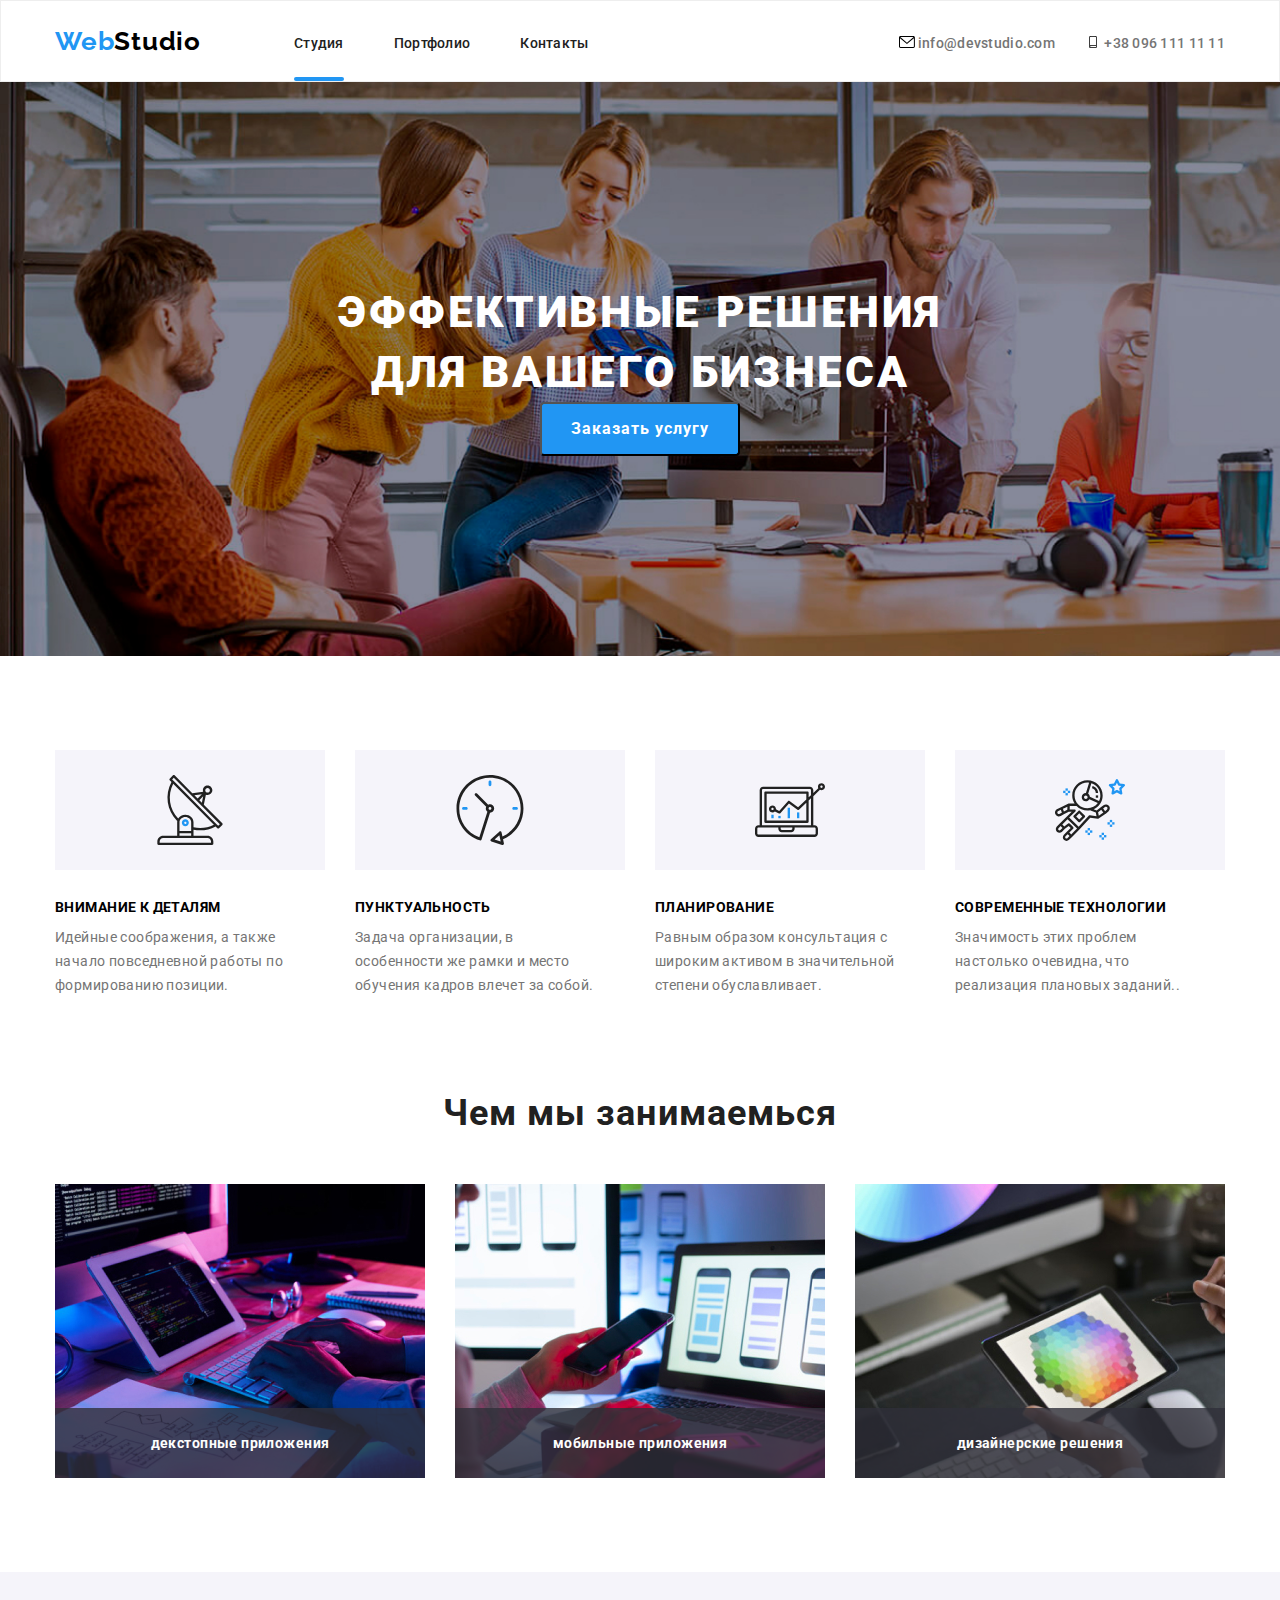
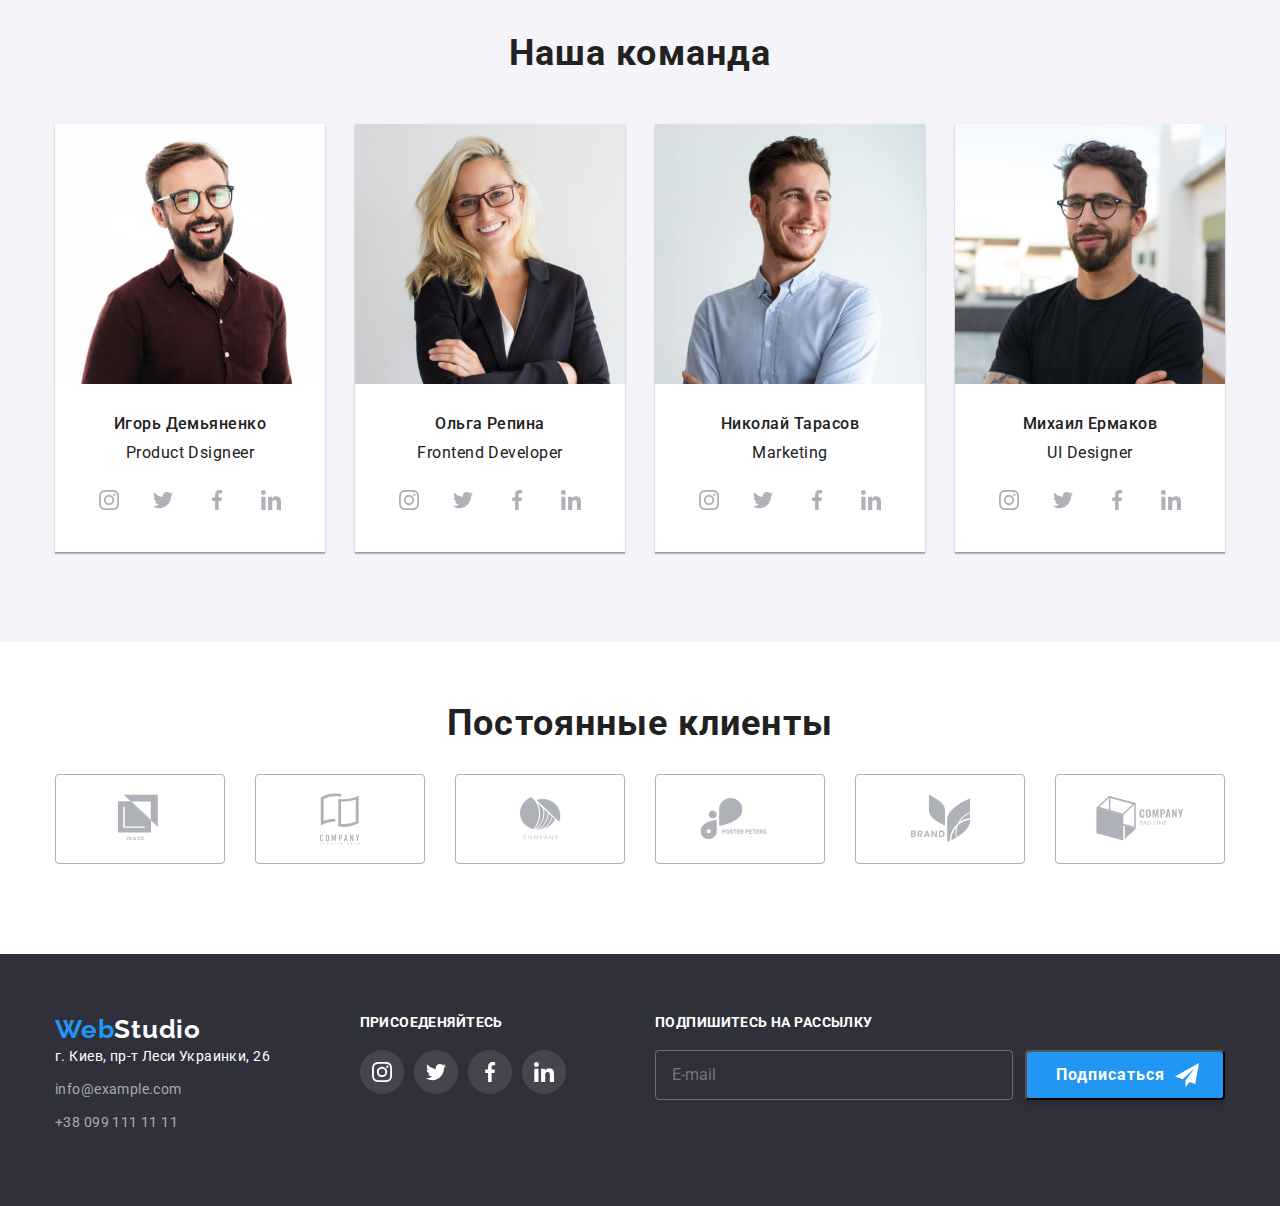
==== commit 5f6e87e5: "." ====
--- a/index.html
+++ b/index.html
@@ -93,9 +93,10 @@
         </nav>
       </div>
     </header>
+
+    <!-- Hero-->
+
     <main>
-      <!-- Hero-->
-
       <section class="hero">
         <div class="container">
           <h1 class="hero-title">
--- a/css/main.min.css
+++ b/css/main.min.css
@@ -1,2 +1,2 @@
-.visually-hidden{position:absolute !important;clip:rect(1px 1px 1px 1px);clip:rect(1px, 1px, 1px, 1px);padding:0 !important;border:0 !important;height:1px !important;width:1px !important;overflow:hidden}*,*::before,*::after{margin:0;padding:0}body{font-family:"Roboto",sans-serif;font-style:normal}.list{list-style:none}.link{text-decoration:none}.adress{font-style:normal}img{display:block}@media screen and (min-width: 480px){.container{width:480px;margin:0 auto}.hero .container{width:360px;text-align:center}.header .container{position:relative;padding:0 15px}.command .container{width:480px}.clients .container{width:480px}.footer .container{display:block;width:480px;height:603px;padding:60px 15px}}@media screen and (max-width: 479px){.hero .container{text-align:center}}@media screen and (min-width: 768px){.container{width:768px}.qualitys .container{display:flex;width:768px}.command .container{display:flex;width:768px}.clients .container{width:768px}.footer .container{display:flex;flex-wrap:wrap;justify-content:space-between;width:768px;height:603px;padding:60px 15px}}@media screen and (min-width: 1200px){.container{width:1200px;padding:0 15px}.hero .container{width:696px;text-align:center}.qualitys .container{display:flex;width:1200px}.container .about-list{display:flex;width:1200px;padding:0 15px;margin:0 auto}.command .container{display:flex;width:1200px}.clients .container{width:1200px}.footer .container{display:flex;width:1200px;height:252px;padding:60px 15px}}.logo-color{color:#000000}.logo-navigation-list-link{font-family:"Raleway",sans-serif;font-style:normal;font-weight:700;font-size:26px;line-height:1.19;letter-spacing:0.03em;color:#2196f3}@media screen and (min-width: 768px){.logo-navigation-list-link{margin-right:88px;font-size:24px;line-height:28px}}@media screen and (min-width: 1200px){.logo-navigation-list-link{margin-right:93px;font-size:26px;line-height:31px}}.modal-btn{background:#2196f3;font-family:"Roboto",sans-serif;font-style:normal;font-weight:bold;font-size:16px;line-height:1.88;letter-spacing:0.06em;color:#ffffff;padding:10px;width:200px;min-height:50px;border-radius:4px;cursor:pointer;margin-left:auto;margin-right:auto}.backdrop{position:fixed;top:0;left:0;width:100%;height:100%;background-color:rgba(0,0,0,0.2);transition:all 500ms linear;padding:50px 30px;overflow-y:scroll}.backdrop.is-hidden{transition:all 500ms linear 500ms;opacity:0;visibility:hidden;pointer-events:none}.modal{position:absolute;top:50%;left:50%;transform:translate(-50%, -50%) scale(1);width:450px;height:609px;background-color:#fff}.modal-form-svg-icon{top:50%;transform:translateY(-50%);left:12px;position:absolute}.contact-form-input:focus+.modal-form-svg-icon{fill:#2196f3;transition-duration:250ms;transition-timing-function:cubic-bezier(0.4, 0, 0.2, 1)}.modal-form-field-wrapper{position:relative;width:448px;height:342px;margin:0 auto}.modal-form-policy-label{font-size:12px;line-height:14px;font-family:Roboto;font-style:normal;font-weight:normal;letter-spacing:0.03em;color:#757575}.modal-form-policy-label::before{display:inline-block;content:"";font-size:12px;line-height:14px;width:16px;height:15px;border:2px solid black;margin-right:5px}.contact-form-radio:checked+.modal-form-policy-label::before{background-color:#2196f3;border:2px solid #2196f3;background-image:url(../images/modal/check.svg);transition-duration:250ms;transition-timing-function:cubic-bezier(0.4, 0, 0.2, 1)}.backdrop.is-hidden .modal{transform:translate(-50%, -50%) scale(1);transition:all 500ms linear 0ms}.close-btn{display:flex;justify-content:center;align-items:center;position:absolute;top:8px;right:8px;width:30px;height:30px;background-color:#fff;border-radius:50%;border:1px solid rgba(0,0,0,0.1);cursor:pointer}.close-btn-svg{width:11px;height:11px;transition-duration:250ms;transition-timing-function:cubic-bezier(0.4, 0, 0.2, 1)}.close-btn:hover,.close-btn-svg:hover{fill:#2196f3}.contact-form{width:370px;height:342px;margin:0 auto}.contact-form-input{padding-left:42px;width:100%;height:40px}.contact-form-input:focus,.contact-form-massage:focus{outline:none;border:1px solid #2196f3}.contact-form-submit{font-family:Roboto;font-style:normal;font-weight:700;font-size:16px;line-height:30px;align-items:center;text-align:center;letter-spacing:0.06em;color:#ffffff;width:200px;height:50px;background:#2196f3;border-radius:4px;cursor:pointer}.contact-form-group{width:100%;height:138px}.contact-form-group-title{width:80px;height:14px;font-family:"Roboto",sans-serif;font-style:normal;font-weight:normal;font-size:12px;line-height:14px;letter-spacing:0.01em;color:#757575;margin-top:10px;margin-bottom:4px}.contact-form-massage{width:370px;height:120px;padding:10px;border:1px solid rgba(33,33,33,0.2);border-radius:4px;resize:none}.contact-form-radio{margin-right:8px;font-family:Roboto;font-style:normal;font-weight:normal;font-size:14px;line-height:24px;letter-spacing:0.03em;color:#757575}.btn-wrapper{display:flex;justify-content:center;margin:30px 85px 40px 85px}.checkbox-link{font-family:Roboto;font-style:normal;font-weight:normal;font-size:12px;line-height:14px;letter-spacing:0.03em;text-decoration-line:underline;color:#2196f3}.form-text{font-family:"Roboto",sans-serif;font-style:normal;font-weight:700;font-size:20px;line-height:23px;text-align:center;letter-spacing:0.03em;color:#212121;margin:40px 40px 12px 40px}.container-contact-form-radio{margin-top:20px}@media screen and (min-width: 1200px){.modal{width:528px;height:581px}.modal-form-policy-label{font-size:14px;line-height:24px;margin-left:auto;margin-right:auto}.container-contact-form-radio{padding-left:12px}.checkbox-link{font-size:14px;line-height:24px}.contact-form{width:448px}.contact-form-massage{width:448px}}.social-list{display:flex;justify-content:space-between;margin-bottom:30px;margin-left:32px;margin-right:32px}.social-list-link{display:flex;align-items:center;justify-content:center;width:44px;height:44px;border-radius:50%;transition-duration:250ms;transition-timing-function:cubic-bezier(0.4, 0, 0.2, 1)}.social-list-link:hover{background-color:#2196f3}.social-list-svg{width:20px;height:20px;fill:#afb1b8;transition-duration:250ms;transition-timing-function:cubic-bezier(0.4, 0, 0.2, 1)}.social-list-link:hover .social-list-svg{fill:#fff}@media screen and (min-width: 480px){.social-list{margin-left:122px;margin-right:122px}}@media screen and (min-width: 768px){.social-list{margin-left:74px;margin-right:74px}}@media screen and (min-width: 1200px){.social-list{margin-left:32px;margin-right:32px}}.navigation-btn{display:flex;padding-top:94px;justify-content:center}.navigation-btn-item:not(:last-child){margin-right:8px}.potfolio-btn{font-family:"Roboto",sans-serif;font-weight:500;font-size:16px;line-height:1.63;letter-spacing:0.03em;color:#212121;padding:8px 20px;cursor:pointer;border-radius:4px;transition-duration:250ms;transition-timing-function:cubic-bezier(0.4, 0, 0.2, 1)}.potfolio-btn:hover,.potfolio-btn:focus{background-color:#2196f3;color:#ffffff}.header{position:relative}.header-link{font-weight:500;font-size:14px;line-height:1.14;letter-spacing:0.02em;color:#757575;transition-duration:250ms;transition-timing-function:cubic-bezier(0.4, 0, 0.2, 1)}.header-link:hover,.header-link:focus{color:#2196f3}.header-link-svg{display:inline-block;width:16px;height:12px;margin:auto;color:#757575}.header-link:hover .header-link-svg{fill:#2196f3}.header-tel-link{font-weight:500;font-size:14px;line-height:1.14;letter-spacing:0.02em;color:#757575;transition-duration:250ms;transition-timing-function:cubic-bezier(0.4, 0, 0.2, 1)}.header-tel-link:hover{color:#2196f3}.header-tel-link-svg{display:inline-block;width:16px;height:12px;margin-bottom:0}.header-tel-link:hover .header-tel-link-svg{fill:#2196f3}.nav{display:block;margin-bottom:60px}@media screen and (min-width: 768px){.nav{margin-bottom:0}}.navigation-list-item:not(:last-child){margin-bottom:40px}@media screen and (min-width: 768px){.navigation-list-item:not(:last-child){margin-bottom:0;margin-right:50px}}.menu-contacts .adress{margin:0 auto}@media screen and (min-width: 1200px){.header .adress .list{display:flex;margin-left:305px}}.header .adress .list .header-link{margin-right:30px}@media screen and (max-width: 767px){.header .adress .list .header-link{margin-right:0}}.header .navigation{display:flex;align-items:center;justify-content:space-between;min-height:80px}.navigation-list-link{font-weight:500;font-size:14px;line-height:1.14;letter-spacing:0.02em;color:#212121;transition-duration:250ms;transition-timing-function:cubic-bezier(0.4, 0, 0.2, 1)}.navigation-list-link:hover,.navigation-list-link:focus{color:#2196f3}.item-underline{display:inline-block;content:"";position:relative}.underline:after{display:block;position:absolute;content:"";width:100%;height:4px;background-color:#2196f3;border-radius:2px;margin-top:8px}@media screen and (min-width: 768px){.underline:after{margin-top:24px}}.menu-button{display:inline-flex;margin:0;padding:0;border:none;background-color:transparent}.menu-button:hover,.menu-button:focus{fill:#2196f3}@media screen and (min-width: 768px){.menu-button{display:none}}.menu-button .icon-cross{display:none}.menu-button.is-open .icon-cross{display:block}.menu-button.is-open .icon-menu{display:none}.menu-container{padding-top:60px;padding-bottom:60px;text-align:center;font-size:20px;background-color:#fff;box-shadow:0px 4px 8px rgba(0,0,0,0.04),0px 2px 4px rgba(0,0,0,0.08),0px 1px 3px rgba(0,0,0,0.16)}@media screen and (max-width: 767px){.menu-container{display:none;position:absolute;top:100%;left:0;width:100%;height:400px}.menu-container.is-open{display:block}}@media screen and (min-width: 768px){.menu-container{display:flex;padding:0;max-height:80px;flex-grow:1;justify-content:space-between;align-items:center}.menu-container .navigation-list{display:flex}.menu-container .menu-container{display:flex;box-shadow:none}}@media screen and (min-width: 768px){.menu-container{box-shadow:none}}.hero{background-image:url("../images/hero/bg-mobile.jpg");background-repeat:no-repeat;background-size:cover;padding:118px 60px}.hero-title{font-family:"Roboto",sans-serif;font-style:normal;font-weight:900;font-size:26px;line-height:42px;text-align:center;letter-spacing:0.06em;text-transform:uppercase;color:#ffffff}@media screen and (min-device-pixel-ratio: 2) and (max-width: 767px), screen and (min-resolution: 192dpi) and (max-width: 767px), screen and (min-resolution: 2dppx) and (max-width: 767px){.hero{background-image:url("../images/hero/bg-mobile@2x.jpg")}}@media screen and (min-width: 768px){.hero{background-image:url("../images/hero/bg-tablet.jpg");background-repeat:no-repeat;background-size:cover;padding:118px 204px}.hero-title{font-size:26px;line-height:42px}}@media screen and (min-device-pixel-ratio: 2) and (min-width: 768px), screen and (min-resolution: 192dpi) and (min-width: 768px), screen and (min-resolution: 2dppx) and (min-width: 768px){.hero{background-image:url("../images/hero/bg-tablet@2x.jpg")}}@media screen and (min-width: 1200px){.hero{background-image:url("../images/hero/bg-desktop.jpg");background-repeat:no-repeat;background-size:cover;padding:200px 252px}.hero-title{font-size:44px;line-height:60px}}.hero{max-width:1600px}@media screen and (min-device-pixel-ratio: 2) and (min-width: 1200px), screen and (min-resolution: 192dpi) and (min-width: 1200px), screen and (min-resolution: 2dppx) and (min-width: 1200px){.hero{background-image:url("../images/hero/bg-desktop@2x.jpg")}}.qualitys-list{display:block;padding:60px 15px}.qualitys-list-item::before{content:"";display:block;height:120px;background-size:70px 70px;background-repeat:no-repeat;background-position:center;background-color:#f5f4fa;margin-bottom:30px}.subtitly-qualitys{font-weight:700;font-size:14px;line-height:1.14;text-align:center;letter-spacing:0.03em;text-transform:uppercase;margin-bottom:10px}.description{font-weight:400;font-size:14px;line-height:1.71;letter-spacing:0.03em;color:#757575;padding-right:20px}.icon-antenna::before{background-image:url(../images/qualitys/antenna.svg)}.icon-clock::before{background-image:url(../images/qualitys/clock.svg)}.icon-diagram::before{background-image:url(../images/qualitys/diagram.svg)}.icon-astronaut::before{background-image:url(../images/qualitys/astronaut.svg)}@media screen and (min-width: 768px){.qualitys-list{display:flex;padding:60px 15px;flex-wrap:wrap;justify-content:space-between}.qualitys-list-item{width:354px}.subtitly-qualitys{text-align:left}}@media screen and (min-width: 1200px){.qualitys-list{display:flex;padding:94px 15px;justify-content:space-between;flex-wrap:nowrap;width:1200px}.qualitys-list-item{width:270px}}.about{margin-bottom:94px}.about-subtitle{display:flex;justify-content:center;align-items:center;position:absolute;height:70px;width:370px;bottom:0;background-color:rgba(47,48,58,0.8);color:#fdfdfd;font-family:Roboto;font-size:14px;font-weight:700;line-height:16px;letter-spacing:0.03em}.about-list-item:not(:last-child){margin-right:30px}.container-img{position:relative}.second-title{font-family:"Roboto",sans-serif;font-weight:bold;font-size:36px;line-height:42px;letter-spacing:0.03em;color:#212121;text-align:center;padding-bottom:50px}@media screen and (max-width: 1199px){.about{display:none}}.names-list{display:block;padding-left:15px;padding-right:15px}.names-list-item{width:450px;height:622px;background-color:#fff;box-shadow:0px 1px 3px rgba(0,0,0,0.12),0px 1px 1px rgba(0,0,0,0.14),0px 2px 1px rgba(0,0,0,0.2)}.names-list-item:not(:last-child){margin-bottom:30px}.names-list-img{max-width:100%;height:460px}.command{background-color:#f5f4fa;height:100%;padding-bottom:60px}.title-our-command{font-family:"Roboto",sans-serif;font-weight:bold;font-size:28px;line-height:33px;letter-spacing:0.03em;color:#212121;text-align:center;padding-top:60px;padding-bottom:50px}.name{font-family:"Roboto",sans-serif;font-weight:500;font-size:16px;line-height:1.19;letter-spacing:0.03em;color:#212121;margin-top:30px;margin-bottom:10px;text-align:center}.position{font-family:"Roboto",sans-serif;font-style:normal;font-weight:400;font-size:16px;line-height:1.19;letter-spacing:0.03em;color:#212121;text-align:center;margin-bottom:16px}@media screen and (min-width: 768px){.names-list{display:flex;flex-wrap:wrap;justify-content:space-between;width:768px}.names-list-item{width:354px;height:536px}.names-list-img{max-width:100%;height:374px}.title-our-command{font-size:28px;line-height:33px}}@media screen and (min-width: 1200px){.names-list{display:flex;flex-wrap:nowrap;justify-content:space-between;width:1200px}.names-list-item{width:270px;height:428px}.names-list-img{max-width:100%;height:260px}.title-our-command{font-size:36px;line-height:42px}}.clients{padding-top:60px;padding-bottom:60px}.title-clients{font-family:"Roboto",sans-serif;font-weight:bold;font-size:28px;line-height:33px;letter-spacing:0.03em;color:#212121;text-align:center;width:100%;padding-bottom:30px}.clients-list{display:flex;flex-wrap:wrap;padding:0 15px;justify-content:space-between}.clients-item:not(:last-child){margin-bottom:30px}.clients-link{display:flex;justify-content:center;align-items:center;width:210px;height:90px;border:1px solid #afb1b8;border-radius:4px;fill:#afb1b8;transition-duration:250ms;transition-duration:cubic-bezier(0.4, 0, 0.2, 1)}.clients-link:hover{fill:#2196f3;border-color:#2196f3}@media screen and (min-width: 768px){.clients-link{width:226px}}@media screen and (min-width: 1200px){.clients-link{width:170px}.clients-list{flex-wrap:nowrap}.title-clients{font-size:36px;line-height:42px}}.footer{background-color:#2f303a}.footer-logo-color{color:#ffffff}.footer-list{display:block;flex-direction:column;margin-bottom:60px}.footer-navigation-item{margin-bottom:9px}.footer-navigation-list-item{font-family:"Roboto",sans-serif;font-weight:400;font-size:14px;line-height:1.71;letter-spacing:0.03em;color:#ffffff}.footer-navigation-list-link,.footer-tel-link{font-family:"Roboto",sans-serif;font-weight:400;font-size:14px;line-height:1.71;letter-spacing:0.03em;color:rgba(255,255,255,0.6)}.footer-social-link-item{display:flex;justify-content:center;align-items:center;width:44px;height:44px;background-color:#fff;border-radius:50%;margin-top:20px;background:rgba(255,255,255,0.1);cursor:pointer;transition-duration:250ms;transition-timing-function:cubic-bezier(0.4, 0, 0.2, 1)}.footer-social-link-item:not(:last-child){margin-right:10px}.footer-social-link-item:hover{background-color:#2196f3}.footer-social-list-svg{width:20px;height:20px;fill:#fff}.footer-social-link{display:flex}.footer-contact-form-input{width:450px;height:50px;border:1px solid rgba(255,255,255,0.3);background-color:rgba(255,255,255,0);border-radius:4px;padding:16px;margin-right:12px;margin-bottom:20px}.footer-email-form{display:block}.footer.logo-navigation-list-link{margin-right:0}.adress{text-align:center}.adress.logo-navigation-list-link{display:block;margin-bottom:20px;margin-right:0}.social-link{text-align:center;margin-bottom:60px}.social-link-footer-title{font-family:"Roboto",sans-serif;font-style:normal;font-weight:700;font-size:14px;line-height:16px;letter-spacing:0.03em;color:#ffffff}.social-link-footer-list{display:flex;justify-content:center}.email-form{text-align:center}.email-form-title{height:16px;font-family:"Roboto",sans-serif;font-style:normal;font-weight:700;font-size:14px;line-height:16px;letter-spacing:0.03em;text-transform:uppercase;color:#ffffff;margin-bottom:20px}.email-form-btn{width:200px;height:50px;background:#2196f3;box-shadow:0px 4px 4px rgba(0,0,0,0.15);border-radius:4px;font-family:Roboto;font-style:normal;font-weight:bold;font-size:16px;line-height:30px;display:flex;align-items:center;text-align:center;letter-spacing:0.06em;padding-left:29px;margin-left:125px;color:#ffffff}.email-form-btn::after{content:"";width:24px;height:24px;margin-left:10px;background-image:url(../images/send.svg)}.portfolio-title{font-family:"Roboto",sans-serif;font-weight:700;font-size:18px;line-height:2;letter-spacing:0.06em;color:#212121;margin:20px 24px 4px 24px}.potfolio-subtitle{font-family:"Roboto",sans-serif;font-weight:400;font-size:16px;line-height:1.86;letter-spacing:0.03em;color:#757575;margin:0px 24px 20px 24px}.projects-item{display:flex;justify-content:space-between;flex-wrap:wrap}.projects-item .item{margin-right:26px;margin-bottom:30px}.projects-item .item:nth-child(3n){margin-right:0}.projects-item .item:nth-last-child(-n+3){margin-bottom:0}.projects-item .item:nth-child(-n+3){margin-top:34px}.projects-item-img-wrapper{position:relative;overflow:hidden}.item{border:1px solid #eeeeee;transition-duration:50ms;transition-timing-function:cubic-bezier(0.4, 0, 0.2, 1)}.item:hover{box-shadow:0px 1px 1px rgba(0,0,0,0.12),0px 4px 4px rgba(0,0,0,0.06),1px 4px 6px rgba(0,0,0,0.16)}.overlay{position:absolute;top:0;left:0;display:flex;justify-content:center;align-items:end;padding:62px 24px;width:100%;height:100%;background:rgba(33,150,243,0.9);opacity:0;transform:translateY(100%);transition:500ms linear;transition-duration:250ms;transition-timing-function:cubic-bezier(0.4, 0, 0.2, 1)}.overlay-text{display:flex;font-family:Roboto;font-size:18px;font-style:normal;font-weight:400;line-height:28px;letter-spacing:0.03em;text-align:left;color:#ffffff}.item:hover .overlay{display:flex;opacity:1;transform:translateY(0%)}
+.visually-hidden{position:absolute !important;clip:rect(1px 1px 1px 1px);clip:rect(1px, 1px, 1px, 1px);padding:0 !important;border:0 !important;height:1px !important;width:1px !important;overflow:hidden}*,*::before,*::after{margin:0;padding:0}body{font-family:"Roboto",sans-serif;font-style:normal}.list{list-style:none}.link{text-decoration:none}.adress{font-style:normal}img{display:block}@media screen and (min-width: 480px){.container{width:480px;margin:0 auto}.hero .container{width:360px;text-align:center}.header .container{position:relative;padding:0 15px}.command .container{width:480px}.clients .container{width:480px}.footer .container{display:block;width:480px;height:603px;padding:60px 15px}.projects .container{width:480px;padding:60px 15px}}@media screen and (max-width: 479px){.hero .container{text-align:center}}@media screen and (min-width: 768px){.container{width:768px}.qualitys .container{display:flex;width:768px}.command .container{display:flex;width:768px}.clients .container{width:768px}.footer .container{display:flex;flex-wrap:wrap;justify-content:space-around;width:768px;height:463px;padding:60px 15px}.projects .container{width:768px;padding:60px 15px}}@media screen and (min-width: 1200px){.container{width:1200px}.hero .container{width:696px;text-align:center}.qualitys .container{display:flex;width:1200px}.container .about-list{display:flex;width:1200px;padding:0 15px;margin:0 auto}.command .container{display:flex;width:1200px}.clients .container{width:1200px}.footer .container{display:flex;justify-content:space-between;width:1200px;height:252px;padding:60px 15px}.projects .container{width:1200px;padding:94px 15px}}.logo-color{color:#000000}.logo-navigation-list-link{font-family:"Raleway",sans-serif;font-style:normal;font-weight:700;font-size:26px;line-height:1.19;letter-spacing:0.03em;color:#2196f3}@media screen and (min-width: 768px){.logo-navigation-list-link{font-size:24px;line-height:28px}}@media screen and (min-width: 1200px){.logo-navigation-list-link{font-size:26px;line-height:31px}}.modal-btn{background:#2196f3;font-family:"Roboto",sans-serif;font-style:normal;font-weight:bold;font-size:16px;line-height:1.88;letter-spacing:0.06em;color:#ffffff;padding:10px;width:200px;min-height:50px;border-radius:4px;cursor:pointer;margin-left:auto;margin-right:auto}.backdrop{position:fixed;top:0;left:0;width:100%;height:100%;background-color:rgba(0,0,0,0.2);transition:all 500ms linear;padding:50px 30px;overflow-y:scroll}.backdrop.is-hidden{transition:all 500ms linear 500ms;opacity:0;visibility:hidden;pointer-events:none}.modal{position:absolute;top:50%;left:50%;transform:translate(-50%, -50%) scale(1);width:450px;height:609px;background-color:#fff}.modal-form-svg-icon{top:50%;transform:translateY(-50%);left:12px;position:absolute}.contact-form-input:focus+.modal-form-svg-icon{fill:#2196f3;transition-duration:250ms;transition-timing-function:cubic-bezier(0.4, 0, 0.2, 1)}.modal-form-field-wrapper{position:relative;width:448px;height:342px;margin:0 auto}.modal-form-policy-label{font-size:12px;line-height:14px;font-family:Roboto;font-style:normal;font-weight:normal;letter-spacing:0.03em;color:#757575}.modal-form-policy-label::before{display:inline-block;content:"";font-size:12px;line-height:14px;width:16px;height:15px;border:2px solid black;margin-right:5px}.contact-form-radio:checked+.modal-form-policy-label::before{background-color:#2196f3;border:2px solid #2196f3;background-image:url(../images/modal/check.svg);transition-duration:250ms;transition-timing-function:cubic-bezier(0.4, 0, 0.2, 1)}.backdrop.is-hidden .modal{transform:translate(-50%, -50%) scale(1);transition:all 500ms linear 0ms}.close-btn{display:flex;justify-content:center;align-items:center;position:absolute;top:8px;right:8px;width:30px;height:30px;background-color:#fff;border-radius:50%;border:1px solid rgba(0,0,0,0.1);cursor:pointer}.close-btn-svg{width:11px;height:11px;transition-duration:250ms;transition-timing-function:cubic-bezier(0.4, 0, 0.2, 1)}.close-btn:hover,.close-btn-svg:hover{fill:#2196f3}.contact-form{width:370px;height:342px;margin:0 auto}.contact-form-input{padding-left:42px;width:100%;height:40px}.contact-form-input:focus,.contact-form-massage:focus{outline:none;border:1px solid #2196f3}.contact-form-submit{font-family:Roboto;font-style:normal;font-weight:700;font-size:16px;line-height:30px;align-items:center;text-align:center;letter-spacing:0.06em;color:#ffffff;width:200px;height:50px;background:#2196f3;border-radius:4px;cursor:pointer}.contact-form-group{width:100%;height:138px}.contact-form-group-title{width:80px;height:14px;font-family:"Roboto",sans-serif;font-style:normal;font-weight:normal;font-size:12px;line-height:14px;letter-spacing:0.01em;color:#757575;margin-top:10px;margin-bottom:4px}.contact-form-massage{width:370px;height:120px;padding:10px;border:1px solid rgba(33,33,33,0.2);border-radius:4px;resize:none}.contact-form-radio{margin-right:8px;font-family:Roboto;font-style:normal;font-weight:normal;font-size:14px;line-height:24px;letter-spacing:0.03em;color:#757575}.btn-wrapper{display:flex;justify-content:center;margin:30px 85px 40px 85px}.checkbox-link{font-family:Roboto;font-style:normal;font-weight:normal;font-size:12px;line-height:14px;letter-spacing:0.03em;text-decoration-line:underline;color:#2196f3}.form-text{font-family:"Roboto",sans-serif;font-style:normal;font-weight:700;font-size:20px;line-height:23px;text-align:center;letter-spacing:0.03em;color:#212121;margin:40px 40px 12px 40px}.container-contact-form-radio{margin-top:20px}@media screen and (min-width: 1200px){.modal{width:528px;height:581px}.modal-form-policy-label{font-size:14px;line-height:24px;margin-left:auto;margin-right:auto}.container-contact-form-radio{padding-left:12px}.checkbox-link{font-size:14px;line-height:24px}.contact-form{width:448px}.contact-form-massage{width:448px}}.social-list{display:flex;justify-content:space-between;margin-bottom:30px;margin-left:32px;margin-right:32px}.social-list-link{display:flex;align-items:center;justify-content:center;width:44px;height:44px;border-radius:50%;transition-duration:250ms;transition-timing-function:cubic-bezier(0.4, 0, 0.2, 1)}.social-list-link:hover{background-color:#2196f3}.social-list-svg{width:20px;height:20px;fill:#afb1b8;transition-duration:250ms;transition-timing-function:cubic-bezier(0.4, 0, 0.2, 1)}.social-list-link:hover .social-list-svg{fill:#fff}@media screen and (min-width: 480px){.social-list{margin-left:122px;margin-right:122px}}@media screen and (min-width: 768px){.social-list{margin-left:74px;margin-right:74px}}@media screen and (min-width: 1200px){.social-list{margin-left:32px;margin-right:32px}}.navigation-btn{display:flex;flex-wrap:wrap;justify-content:start;margin-bottom:25px}.navigation-btn-item:not(:last-child){margin-right:8px;margin-bottom:15px}.potfolio-btn{font-family:"Roboto",sans-serif;font-weight:500;font-size:16px;line-height:1.63;letter-spacing:0.03em;color:#212121;padding:8px 20px;cursor:pointer;border-radius:4px;transition-duration:250ms;transition-timing-function:cubic-bezier(0.4, 0, 0.2, 1)}.potfolio-btn:hover,.potfolio-btn:focus{background-color:#2196f3;color:#ffffff}@media screen and (min-width: 768px){.navigation-btn{flex-wrap:nowrap;padding:0 63px}}@media screen and (min-width: 1200px){.navigation-btn{justify-content:center;margin-bottom:0}}.header{position:relative;border:1px solid #eeeeee}.header-link{font-weight:500;font-size:14px;line-height:1.14;letter-spacing:0.02em;color:#757575;transition-duration:250ms;transition-timing-function:cubic-bezier(0.4, 0, 0.2, 1)}.header-link:hover,.header-link:focus{color:#2196f3}.header-link-svg{display:inline-block;width:16px;height:12px;margin:auto;color:#757575}.header-link:hover .header-link-svg{fill:#2196f3}.header-tel-link{font-weight:500;font-size:14px;line-height:1.14;letter-spacing:0.02em;color:#757575;transition-duration:250ms;transition-timing-function:cubic-bezier(0.4, 0, 0.2, 1)}.header-tel-link:hover{color:#2196f3}.header-tel-link-svg{display:inline-block;width:16px;height:12px;margin-bottom:0}.header-tel-link:hover .header-tel-link-svg{fill:#2196f3}.nav{display:block;margin-bottom:60px}@media screen and (min-width: 768px){.nav{margin-bottom:0}.nav .nav{margin-left:93px}}@media screen and (min-width: 768px){.nav{margin-left:93px}}.navigation-list-item:not(:last-child){margin-bottom:40px}@media screen and (min-width: 768px){.navigation-list-item:not(:last-child){margin-bottom:0;margin-right:50px}}.menu-contacts .adress{margin:0 auto}@media screen and (min-width: 1200px){.header .adress .list{display:flex;margin-left:305px}}.header .adress .list .header-link{margin-right:30px}@media screen and (max-width: 767px){.header .adress .list .header-link{margin-right:0}}.header .navigation{display:flex;align-items:center;justify-content:space-between;min-height:80px}.navigation-list-link{font-weight:500;font-size:14px;line-height:1.14;letter-spacing:0.02em;color:#212121;transition-duration:250ms;transition-timing-function:cubic-bezier(0.4, 0, 0.2, 1)}.navigation-list-link:hover,.navigation-list-link:focus{color:#2196f3}.item-underline{display:inline-block;content:"";position:relative}.underline:after{display:block;position:absolute;content:"";width:100%;height:4px;background-color:#2196f3;border-radius:2px;margin-top:8px}@media screen and (min-width: 768px){.underline:after{margin-top:24px}}.menu-button{display:inline-flex;margin:0;padding:0;border:none;background-color:transparent}.menu-button:hover,.menu-button:focus{fill:#2196f3}@media screen and (min-width: 768px){.menu-button{display:none}}.menu-button .icon-cross{display:none}.menu-button.is-open .icon-cross{display:block}.menu-button.is-open .icon-menu{display:none}.menu-container{padding-top:60px;padding-bottom:60px;text-align:center;font-size:20px;background-color:#fff;box-shadow:0px 4px 8px rgba(0,0,0,0.04),0px 2px 4px rgba(0,0,0,0.08),0px 1px 3px rgba(0,0,0,0.16)}@media screen and (max-width: 767px){.menu-container{display:none;position:absolute;top:100%;left:0;width:100%;height:400px}.menu-container.is-open{display:block;z-index:99}}@media screen and (min-width: 768px){.menu-container{display:flex;padding:0;max-height:80px;flex-grow:1;justify-content:space-between;align-items:center}.menu-container .navigation-list{display:flex}.menu-container .menu-container{display:flex;box-shadow:none}}@media screen and (min-width: 768px){.menu-container{box-shadow:none}}.hero{background-image:url("../images/hero/bg-mobile.jpg");background-repeat:no-repeat;background-size:cover;padding:118px 60px}.hero-title{font-family:"Roboto",sans-serif;font-style:normal;font-weight:900;font-size:26px;line-height:42px;text-align:center;letter-spacing:0.06em;text-transform:uppercase;color:#ffffff}@media screen and (min-device-pixel-ratio: 2) and (max-width: 767px), screen and (min-resolution: 192dpi) and (max-width: 767px), screen and (min-resolution: 2dppx) and (max-width: 767px){.hero{background-image:url("../images/hero/bg-mobile@2x.jpg")}}@media screen and (min-width: 768px){.hero{background-image:url("../images/hero/bg-tablet.jpg");background-repeat:no-repeat;background-size:cover;padding:118px 204px}.hero-title{font-size:26px;line-height:42px}}@media screen and (min-device-pixel-ratio: 2) and (min-width: 768px), screen and (min-resolution: 192dpi) and (min-width: 768px), screen and (min-resolution: 2dppx) and (min-width: 768px){.hero{background-image:url("../images/hero/bg-tablet@2x.jpg")}}@media screen and (min-width: 1200px){.hero{background-image:url("../images/hero/bg-desktop.jpg");background-repeat:no-repeat;background-size:cover;padding:200px 252px}.hero-title{font-size:44px;line-height:60px}}.hero{max-width:1600px;margin:0 auto}@media screen and (min-device-pixel-ratio: 2) and (min-width: 1200px), screen and (min-resolution: 192dpi) and (min-width: 1200px), screen and (min-resolution: 2dppx) and (min-width: 1200px){.hero{background-image:url("../images/hero/bg-desktop@2x.jpg")}}.qualitys-list{display:block;padding:60px 15px}.qualitys-list-item::before{content:"";display:block;height:120px;background-size:70px 70px;background-repeat:no-repeat;background-position:center;background-color:#f5f4fa;margin-bottom:30px}.subtitly-qualitys{font-weight:700;font-size:14px;line-height:1.14;text-align:center;letter-spacing:0.03em;text-transform:uppercase;margin-bottom:10px}.description{font-weight:400;font-size:14px;line-height:1.71;letter-spacing:0.03em;color:#757575;padding-right:20px}.icon-antenna::before{background-image:url(../images/qualitys/antenna.svg)}.icon-clock::before{background-image:url(../images/qualitys/clock.svg)}.icon-diagram::before{background-image:url(../images/qualitys/diagram.svg)}.icon-astronaut::before{background-image:url(../images/qualitys/astronaut.svg)}@media screen and (min-width: 768px){.qualitys-list{display:flex;padding:60px 15px;flex-wrap:wrap;justify-content:space-between}.qualitys-list-item{width:354px}.subtitly-qualitys{text-align:left}}@media screen and (min-width: 1200px){.qualitys-list{display:flex;padding:94px 15px;justify-content:space-between;flex-wrap:nowrap;width:1200px}.qualitys-list-item{width:270px}}.about{margin-bottom:94px}.about-subtitle{display:flex;justify-content:center;align-items:center;position:absolute;height:70px;width:370px;bottom:0;background-color:rgba(47,48,58,0.8);color:#fdfdfd;font-family:Roboto;font-size:14px;font-weight:700;line-height:16px;letter-spacing:0.03em}.about-list-item:not(:last-child){margin-right:30px}.container-img{position:relative}.second-title{font-family:"Roboto",sans-serif;font-weight:bold;font-size:36px;line-height:42px;letter-spacing:0.03em;color:#212121;text-align:center;padding-bottom:50px}@media screen and (max-width: 1199px){.about{display:none}}.names-list{display:block;padding-left:15px;padding-right:15px}.names-list-item{width:450px;height:622px;background-color:#fff;box-shadow:0px 1px 3px rgba(0,0,0,0.12),0px 1px 1px rgba(0,0,0,0.14),0px 2px 1px rgba(0,0,0,0.2)}.names-list-item:not(:last-child){margin-bottom:30px}.names-list-img{max-width:100%;height:460px}.command{background-color:#f5f4fa;height:100%;padding-bottom:60px}.title-our-command{font-family:"Roboto",sans-serif;font-weight:bold;font-size:28px;line-height:33px;letter-spacing:0.03em;color:#212121;text-align:center;padding-top:60px;padding-bottom:50px}.name{font-family:"Roboto",sans-serif;font-weight:500;font-size:16px;line-height:1.19;letter-spacing:0.03em;color:#212121;margin-top:30px;margin-bottom:10px;text-align:center}.position{font-family:"Roboto",sans-serif;font-style:normal;font-weight:400;font-size:16px;line-height:1.19;letter-spacing:0.03em;color:#212121;text-align:center;margin-bottom:16px}@media screen and (min-width: 768px){.names-list{display:flex;flex-wrap:wrap;justify-content:space-between;width:768px}.names-list-item{width:354px;height:536px}.names-list-img{max-width:100%;height:374px}.title-our-command{font-size:28px;line-height:33px}}@media screen and (min-width: 1200px){.names-list{display:flex;flex-wrap:nowrap;justify-content:space-between;width:1200px}.names-list-item{width:270px;height:428px}.names-list-img{max-width:100%;height:260px}.title-our-command{font-size:36px;line-height:42px}}.clients{padding-top:60px;padding-bottom:60px}.title-clients{font-family:"Roboto",sans-serif;font-weight:bold;font-size:28px;line-height:33px;letter-spacing:0.03em;color:#212121;text-align:center;width:100%;padding-bottom:30px}.clients-list{display:flex;flex-wrap:wrap;padding:0 15px;justify-content:space-between}.clients-item:not(:last-child){margin-bottom:30px}.clients-link{display:flex;justify-content:center;align-items:center;width:210px;height:90px;border:1px solid #afb1b8;border-radius:4px;fill:#afb1b8;transition-duration:250ms;transition-duration:cubic-bezier(0.4, 0, 0.2, 1)}.clients-link:hover{fill:#2196f3;border-color:#2196f3}@media screen and (min-width: 768px){.clients-link{width:226px}}@media screen and (min-width: 1200px){.clients-link{width:170px}.clients-list{flex-wrap:nowrap}.title-clients{font-size:36px;line-height:42px}}.footer{background-color:#2f303a;max-width:1600px;margin:0 auto}.footer-logo-color{color:#ffffff}.footer-list{display:block;flex-direction:column;margin-bottom:60px}.footer-navigation-item{margin-bottom:9px}.footer-navigation-list-item{font-family:"Roboto",sans-serif;font-weight:400;font-size:14px;line-height:1.71;letter-spacing:0.03em;color:#ffffff}.footer-navigation-list-link,.footer-tel-link{font-family:"Roboto",sans-serif;font-weight:400;font-size:14px;line-height:1.71;letter-spacing:0.03em;color:rgba(255,255,255,0.6)}.footer-social-link-item{display:flex;justify-content:center;align-items:center;width:44px;height:44px;background-color:#fff;border-radius:50%;margin-top:20px;background:rgba(255,255,255,0.1);cursor:pointer;transition-duration:250ms;transition-timing-function:cubic-bezier(0.4, 0, 0.2, 1)}.footer-social-link-item:not(:last-child){margin-right:10px}.footer-social-link-item:hover{background-color:#2196f3}.footer-social-list-svg{width:20px;height:20px;fill:#fff}.footer-social-link{display:flex}.footer-contact-form-input{width:450px;height:50px;border:1px solid rgba(255,255,255,0.3);background-color:rgba(255,255,255,0);border-radius:4px;padding:16px;margin-right:12px;margin-bottom:20px}.footer-email-form{display:block}.footer.logo-navigation-list-link{margin-right:0}.adress{text-align:center}.adress.logo-navigation-list-link{display:block;margin-bottom:20px;margin-right:0}.social-link{text-align:center;margin-bottom:60px}.social-link-footer-title{font-family:"Roboto",sans-serif;font-style:normal;font-weight:700;font-size:14px;line-height:16px;letter-spacing:0.03em;color:#ffffff}.social-link-footer-list{display:flex;justify-content:center}.email-form{text-align:center}.email-form-title{height:16px;font-family:"Roboto",sans-serif;font-style:normal;font-weight:700;font-size:14px;line-height:16px;letter-spacing:0.03em;text-transform:uppercase;color:#ffffff;margin-bottom:20px}.email-form-btn{width:200px;height:50px;background:#2196f3;box-shadow:0px 4px 4px rgba(0,0,0,0.15);border-radius:4px;font-family:Roboto;font-style:normal;font-weight:bold;font-size:16px;line-height:30px;display:flex;align-items:center;text-align:center;letter-spacing:0.06em;padding-left:29px;margin-left:125px;color:#ffffff}.email-form-btn::after{content:"";width:24px;height:24px;margin-left:10px;background-image:url(../images/send.svg)}@media screen and (min-width: 1200px){.footer-contact-form-input{width:358px}.footer-email-form{display:flex}.email-form-btn{margin-left:0}.social-link{text-align:left}.email-form{text-align:left}.adress{text-align:left}}.portfolio-title{font-family:"Roboto",sans-serif;font-weight:700;font-size:18px;line-height:2;letter-spacing:0.06em;color:#212121;margin:20px 24px 4px 24px}.potfolio-subtitle{font-family:"Roboto",sans-serif;font-weight:400;font-size:16px;line-height:1.86;letter-spacing:0.03em;color:#757575;margin:0px 24px 20px 24px}.projects-item{display:flex;justify-content:space-between;flex-wrap:wrap}.projects-item-img{overflow:hidden;width:100%;height:294px}.projects-item-img-wrapper{position:relative;overflow:hidden}.item{width:450px;height:404px;border:1px solid #eeeeee;transition-duration:50ms;transition-timing-function:cubic-bezier(0.4, 0, 0.2, 1)}.item:hover{box-shadow:0px 1px 1px rgba(0,0,0,0.12),0px 4px 4px rgba(0,0,0,0.06),1px 4px 6px rgba(0,0,0,0.16)}.item:not(:last-child){margin-bottom:15px}.overlay{position:absolute;top:0;left:0;display:flex;justify-content:center;align-items:end;padding:62px 24px;width:100%;height:100%;background:rgba(33,150,243,0.9);opacity:0;transform:translateY(100%);transition:500ms linear;transition-duration:250ms;transition-timing-function:cubic-bezier(0.4, 0, 0.2, 1)}.overlay-text{display:flex;font-family:Roboto;font-size:18px;font-style:normal;font-weight:400;line-height:28px;letter-spacing:0.03em;text-align:left;color:#ffffff}.item:hover .overlay{display:flex;opacity:1;transform:translateY(0%)}@media screen and (min-width: 768px){.item{width:354px;height:404px}.item:not(:last-child){margin-bottom:30px}}@media screen and (min-width: 1200px){.item{width:370px;height:404px}.item:nth-last-child(-n+3){margin-bottom:30px}.projects-item{display:flex}.projects-item .item{margin-right:26px;margin-bottom:30px}.projects-item .item:nth-child(3n){margin-right:0}.projects-item .item:nth-last-child(-n+3){margin-bottom:0}.projects-item .item:nth-child(-n+3){margin-top:34px}}
 /*# sourceMappingURL=main.min.css.map */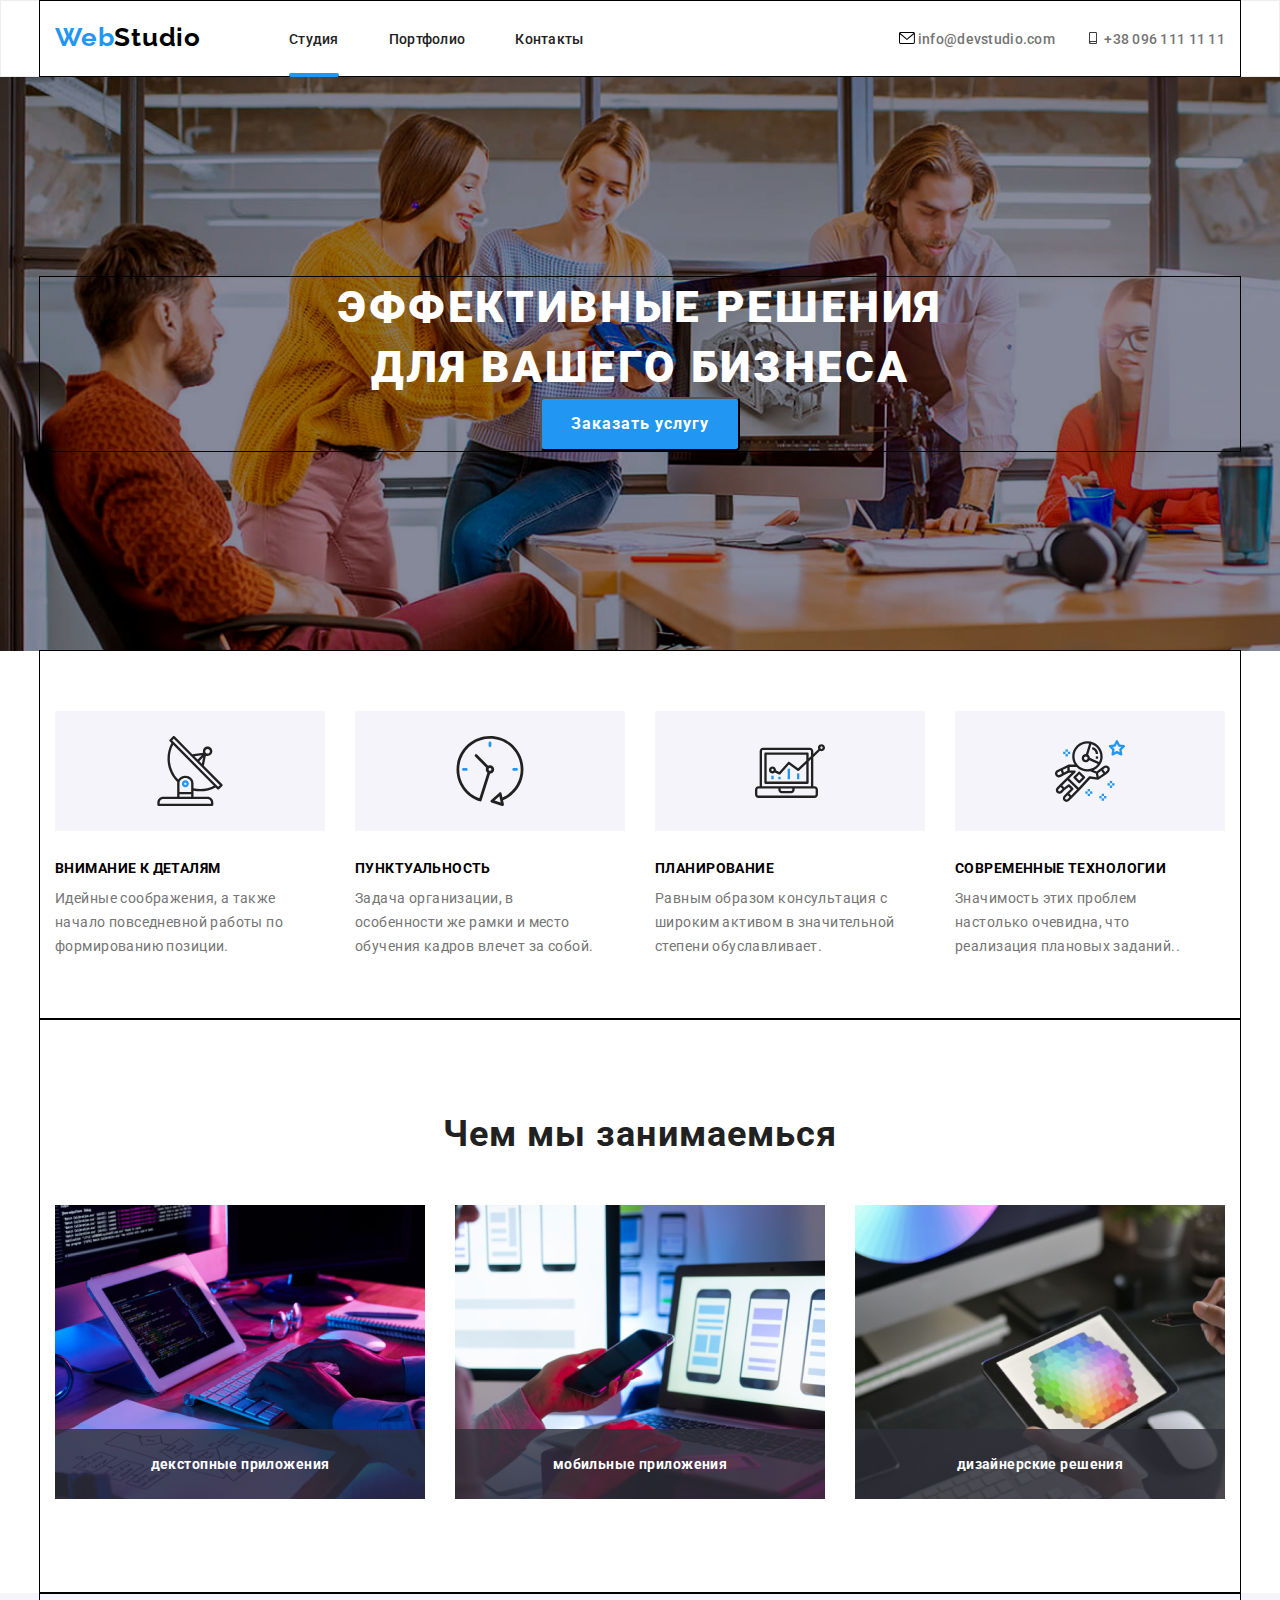
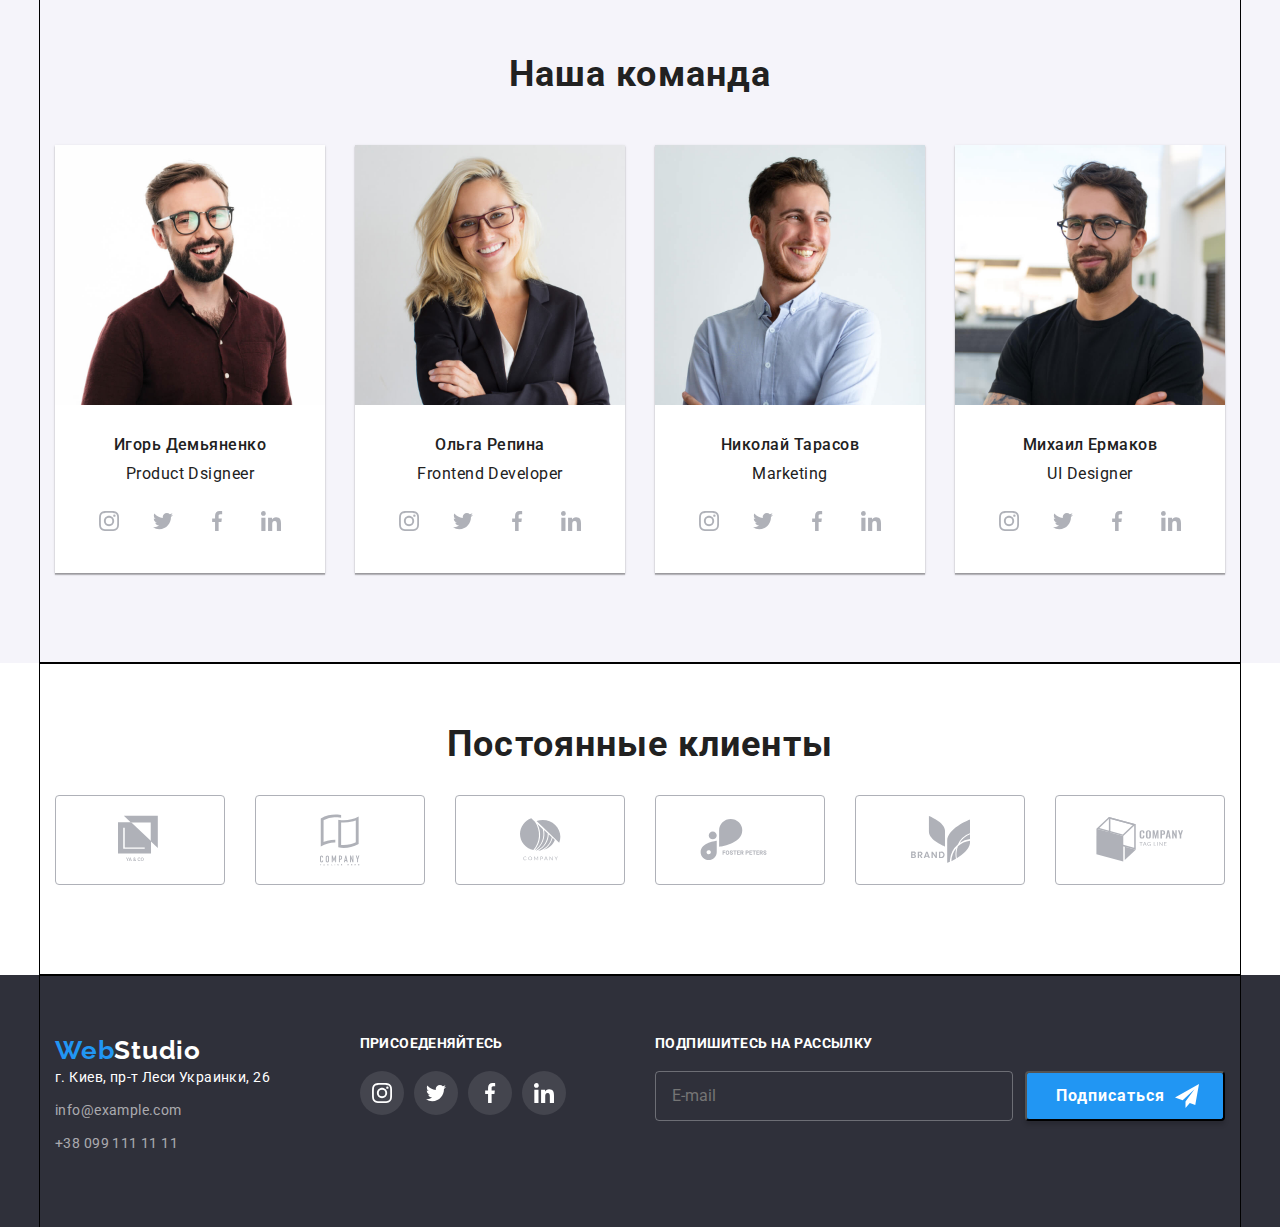
==== commit 49681920: "." ====
--- a/index.html
+++ b/index.html
@@ -149,8 +149,8 @@
       <!--Чем мы занимаемься-->
 
       <section class="about">
-        <h2 class="second-title">Чем мы занимаемься</h2>
         <div class="container">
+          <h2 class="second-title">Чем мы занимаемься</h2>
           <ul class="about-list list">
             <li class="about-list-item">
               <div class="container-img">
@@ -200,8 +200,8 @@
       <!--our command-->
 
       <section class="command">
-        <h2 class="title-our-command">Наша команда</h2>
         <div class="container">
+          <h2 class="title-our-command">Наша команда</h2>
           <ul class="names-list list">
             <li class="names-list-item">
               <img
@@ -365,8 +365,8 @@
       <!-- =============clients================= -->
 
       <section class="clients">
-        <h2 class="title-clients">Постоянные клиенты</h2>
         <div class="container">
+          <h2 class="title-clients">Постоянные клиенты</h2>
           <ul class="clients-list list">
             <li class="clients-item">
               <a class="clients-link" href="">
@@ -510,69 +510,78 @@
     <!-- modal  & form -->
 
     <div class="backdrop is-hidden" data-modal>
-      <div class="modal">
-        <button type="button" class="close-btn" data-modal-close>
-          <svg class="close-btn-svg">
-            <use
-              width="11px"
-              height="11px"
-              href="./images/sprite.svg#close"
-            ></use>
-          </svg>
-        </button>
-        <p class="form-text">Оставьте свои данные, мы вам перезвоним</p>
-        <form action="#" class="contact-form">
-          <h2 class="contact-form-group-title">Имя</h2>
-          <span class="modal-form-field-wrapper">
-            <input type="text" class="contact-form-input" name="user-name" />
-            <svg class="modal-form-svg-icon" width="18" height="18">
-              <use href="./images/sprite.svg#icon-person"></use>
+      <div class="modal-container">
+        <div class="modal">
+          <button type="button" class="close-btn" data-modal-close>
+            <svg class="close-btn-svg">
+              <use
+                width="11px"
+                height="11px"
+                href="./images/sprite.svg#close"
+              ></use>
             </svg>
-          </span>
-          <h2 class="contact-form-group-title">Телефон</h2>
-          <span class="modal-form-field-wrapper">
-            <input type="tel" class="contact-form-input" name="user-phone" />
-            <svg class="modal-form-svg-icon" width="18" height="18">
-              <use href="./images/sprite.svg#icon-phone"></use>
-            </svg>
-          </span>
-
-          <h2 class="contact-form-group-title">Почта</h2>
-          <span class="modal-form-field-wrapper">
-            <input type="email" class="contact-form-input" name="user-email" />
-            <svg class="modal-form-svg-icon" width="18" height="18">
-              <use href="./images/sprite.svg#icon-email"></use>
-            </svg>
-          </span>
-
-          <div class="contact-form-group">
-            <h2 class="contact-form-group-title">Комментарий</h2>
-            <textarea
-              name="user-massage"
-              rows="5"
-              cols="45"
-              class="contact-form-massage"
-            ></textarea>
-          </div>
-
-          <div class="container-contact-form-radio">
-            <input
-              type="checkbox"
-              name="user-policy"
-              class="contact-form-radio visually-hidden"
-              value="accept-police"
-              id="check-policy"
-            />
-            <label for="check-policy" class="modal-form-policy-label">
-              Соглашаюсь с рассылкой и принимаю
-              <a class="checkbox-link" href="">Условия договора</a>
-            </label>
-          </div>
-
-          <div class="btn-wrapper">
-            <button type="submit" class="contact-form-submit">Отправить</button>
-          </div>
-        </form>
+          </button>
+          <p class="form-text">Оставьте свои данные, мы вам перезвоним</p>
+          <form action="#" class="contact-form">
+            <h2 class="contact-form-group-title">Имя</h2>
+            <span class="modal-form-field-wrapper">
+              <input type="text" class="contact-form-input" name="user-name" />
+              <svg class="modal-form-svg-icon" width="18" height="18">
+                <use href="./images/sprite.svg#icon-person"></use>
+              </svg>
+            </span>
+            <h2 class="contact-form-group-title">Телефон</h2>
+            <span class="modal-form-field-wrapper">
+              <input type="tel" class="contact-form-input" name="user-phone" />
+              <svg class="modal-form-svg-icon" width="18" height="18">
+                <use href="./images/sprite.svg#icon-phone"></use>
+              </svg>
+            </span>
+
+            <h2 class="contact-form-group-title">Почта</h2>
+            <span class="modal-form-field-wrapper">
+              <input
+                type="email"
+                class="contact-form-input"
+                name="user-email"
+              />
+              <svg class="modal-form-svg-icon" width="18" height="18">
+                <use href="./images/sprite.svg#icon-email"></use>
+              </svg>
+            </span>
+
+            <div class="contact-form-group">
+              <h2 class="contact-form-group-title">Комментарий</h2>
+              <textarea
+                name="user-massage"
+                placeholder="Введите текст"
+                rows="5"
+                cols="45"
+                class="contact-form-massage"
+              ></textarea>
+            </div>
+
+            <div class="container-contact-form-radio">
+              <input
+                type="checkbox"
+                name="user-policy"
+                class="contact-form-radio visually-hidden"
+                value="accept-police"
+                id="check-policy"
+              />
+              <label for="check-policy" class="modal-form-policy-label">
+                Соглашаюсь с рассылкой и принимаю
+                <a class="checkbox-link" href="">Условия договора</a>
+              </label>
+            </div>
+
+            <div class="btn-wrapper">
+              <button type="submit" class="contact-form-submit">
+                Отправить
+              </button>
+            </div>
+          </form>
+        </div>
       </div>
     </div>
 
--- a/css/main.min.css
+++ b/css/main.min.css
@@ -1,2 +1,2 @@
-.visually-hidden{position:absolute !important;clip:rect(1px 1px 1px 1px);clip:rect(1px, 1px, 1px, 1px);padding:0 !important;border:0 !important;height:1px !important;width:1px !important;overflow:hidden}*,*::before,*::after{margin:0;padding:0}body{font-family:"Roboto",sans-serif;font-style:normal}.list{list-style:none}.link{text-decoration:none}.adress{font-style:normal}img{display:block}@media screen and (min-width: 480px){.container{width:480px;margin:0 auto}.hero .container{width:360px;text-align:center}.header .container{position:relative;padding:0 15px}.command .container{width:480px}.clients .container{width:480px}.footer .container{display:block;width:480px;height:603px;padding:60px 15px}.projects .container{width:480px;padding:60px 15px}}@media screen and (max-width: 479px){.hero .container{text-align:center}}@media screen and (min-width: 768px){.container{width:768px}.qualitys .container{display:flex;width:768px}.command .container{display:flex;width:768px}.clients .container{width:768px}.footer .container{display:flex;flex-wrap:wrap;justify-content:space-around;width:768px;height:463px;padding:60px 15px}.projects .container{width:768px;padding:60px 15px}}@media screen and (min-width: 1200px){.container{width:1200px}.hero .container{width:696px;text-align:center}.qualitys .container{display:flex;width:1200px}.container .about-list{display:flex;width:1200px;padding:0 15px;margin:0 auto}.command .container{display:flex;width:1200px}.clients .container{width:1200px}.footer .container{display:flex;justify-content:space-between;width:1200px;height:252px;padding:60px 15px}.projects .container{width:1200px;padding:94px 15px}}.logo-color{color:#000000}.logo-navigation-list-link{font-family:"Raleway",sans-serif;font-style:normal;font-weight:700;font-size:26px;line-height:1.19;letter-spacing:0.03em;color:#2196f3}@media screen and (min-width: 768px){.logo-navigation-list-link{font-size:24px;line-height:28px}}@media screen and (min-width: 1200px){.logo-navigation-list-link{font-size:26px;line-height:31px}}.modal-btn{background:#2196f3;font-family:"Roboto",sans-serif;font-style:normal;font-weight:bold;font-size:16px;line-height:1.88;letter-spacing:0.06em;color:#ffffff;padding:10px;width:200px;min-height:50px;border-radius:4px;cursor:pointer;margin-left:auto;margin-right:auto}.backdrop{position:fixed;top:0;left:0;width:100%;height:100%;background-color:rgba(0,0,0,0.2);transition:all 500ms linear;padding:50px 30px;overflow-y:scroll}.backdrop.is-hidden{transition:all 500ms linear 500ms;opacity:0;visibility:hidden;pointer-events:none}.modal{position:absolute;top:50%;left:50%;transform:translate(-50%, -50%) scale(1);width:450px;height:609px;background-color:#fff}.modal-form-svg-icon{top:50%;transform:translateY(-50%);left:12px;position:absolute}.contact-form-input:focus+.modal-form-svg-icon{fill:#2196f3;transition-duration:250ms;transition-timing-function:cubic-bezier(0.4, 0, 0.2, 1)}.modal-form-field-wrapper{position:relative;width:448px;height:342px;margin:0 auto}.modal-form-policy-label{font-size:12px;line-height:14px;font-family:Roboto;font-style:normal;font-weight:normal;letter-spacing:0.03em;color:#757575}.modal-form-policy-label::before{display:inline-block;content:"";font-size:12px;line-height:14px;width:16px;height:15px;border:2px solid black;margin-right:5px}.contact-form-radio:checked+.modal-form-policy-label::before{background-color:#2196f3;border:2px solid #2196f3;background-image:url(../images/modal/check.svg);transition-duration:250ms;transition-timing-function:cubic-bezier(0.4, 0, 0.2, 1)}.backdrop.is-hidden .modal{transform:translate(-50%, -50%) scale(1);transition:all 500ms linear 0ms}.close-btn{display:flex;justify-content:center;align-items:center;position:absolute;top:8px;right:8px;width:30px;height:30px;background-color:#fff;border-radius:50%;border:1px solid rgba(0,0,0,0.1);cursor:pointer}.close-btn-svg{width:11px;height:11px;transition-duration:250ms;transition-timing-function:cubic-bezier(0.4, 0, 0.2, 1)}.close-btn:hover,.close-btn-svg:hover{fill:#2196f3}.contact-form{width:370px;height:342px;margin:0 auto}.contact-form-input{padding-left:42px;width:100%;height:40px}.contact-form-input:focus,.contact-form-massage:focus{outline:none;border:1px solid #2196f3}.contact-form-submit{font-family:Roboto;font-style:normal;font-weight:700;font-size:16px;line-height:30px;align-items:center;text-align:center;letter-spacing:0.06em;color:#ffffff;width:200px;height:50px;background:#2196f3;border-radius:4px;cursor:pointer}.contact-form-group{width:100%;height:138px}.contact-form-group-title{width:80px;height:14px;font-family:"Roboto",sans-serif;font-style:normal;font-weight:normal;font-size:12px;line-height:14px;letter-spacing:0.01em;color:#757575;margin-top:10px;margin-bottom:4px}.contact-form-massage{width:370px;height:120px;padding:10px;border:1px solid rgba(33,33,33,0.2);border-radius:4px;resize:none}.contact-form-radio{margin-right:8px;font-family:Roboto;font-style:normal;font-weight:normal;font-size:14px;line-height:24px;letter-spacing:0.03em;color:#757575}.btn-wrapper{display:flex;justify-content:center;margin:30px 85px 40px 85px}.checkbox-link{font-family:Roboto;font-style:normal;font-weight:normal;font-size:12px;line-height:14px;letter-spacing:0.03em;text-decoration-line:underline;color:#2196f3}.form-text{font-family:"Roboto",sans-serif;font-style:normal;font-weight:700;font-size:20px;line-height:23px;text-align:center;letter-spacing:0.03em;color:#212121;margin:40px 40px 12px 40px}.container-contact-form-radio{margin-top:20px}@media screen and (min-width: 1200px){.modal{width:528px;height:581px}.modal-form-policy-label{font-size:14px;line-height:24px;margin-left:auto;margin-right:auto}.container-contact-form-radio{padding-left:12px}.checkbox-link{font-size:14px;line-height:24px}.contact-form{width:448px}.contact-form-massage{width:448px}}.social-list{display:flex;justify-content:space-between;margin-bottom:30px;margin-left:32px;margin-right:32px}.social-list-link{display:flex;align-items:center;justify-content:center;width:44px;height:44px;border-radius:50%;transition-duration:250ms;transition-timing-function:cubic-bezier(0.4, 0, 0.2, 1)}.social-list-link:hover{background-color:#2196f3}.social-list-svg{width:20px;height:20px;fill:#afb1b8;transition-duration:250ms;transition-timing-function:cubic-bezier(0.4, 0, 0.2, 1)}.social-list-link:hover .social-list-svg{fill:#fff}@media screen and (min-width: 480px){.social-list{margin-left:122px;margin-right:122px}}@media screen and (min-width: 768px){.social-list{margin-left:74px;margin-right:74px}}@media screen and (min-width: 1200px){.social-list{margin-left:32px;margin-right:32px}}.navigation-btn{display:flex;flex-wrap:wrap;justify-content:start;margin-bottom:25px}.navigation-btn-item:not(:last-child){margin-right:8px;margin-bottom:15px}.potfolio-btn{font-family:"Roboto",sans-serif;font-weight:500;font-size:16px;line-height:1.63;letter-spacing:0.03em;color:#212121;padding:8px 20px;cursor:pointer;border-radius:4px;transition-duration:250ms;transition-timing-function:cubic-bezier(0.4, 0, 0.2, 1)}.potfolio-btn:hover,.potfolio-btn:focus{background-color:#2196f3;color:#ffffff}@media screen and (min-width: 768px){.navigation-btn{flex-wrap:nowrap;padding:0 63px}}@media screen and (min-width: 1200px){.navigation-btn{justify-content:center;margin-bottom:0}}.header{position:relative;border:1px solid #eeeeee}.header-link{font-weight:500;font-size:14px;line-height:1.14;letter-spacing:0.02em;color:#757575;transition-duration:250ms;transition-timing-function:cubic-bezier(0.4, 0, 0.2, 1)}.header-link:hover,.header-link:focus{color:#2196f3}.header-link-svg{display:inline-block;width:16px;height:12px;margin:auto;color:#757575}.header-link:hover .header-link-svg{fill:#2196f3}.header-tel-link{font-weight:500;font-size:14px;line-height:1.14;letter-spacing:0.02em;color:#757575;transition-duration:250ms;transition-timing-function:cubic-bezier(0.4, 0, 0.2, 1)}.header-tel-link:hover{color:#2196f3}.header-tel-link-svg{display:inline-block;width:16px;height:12px;margin-bottom:0}.header-tel-link:hover .header-tel-link-svg{fill:#2196f3}.nav{display:block;margin-bottom:60px}@media screen and (min-width: 768px){.nav{margin-bottom:0}.nav .nav{margin-left:93px}}@media screen and (min-width: 768px){.nav{margin-left:93px}}.navigation-list-item:not(:last-child){margin-bottom:40px}@media screen and (min-width: 768px){.navigation-list-item:not(:last-child){margin-bottom:0;margin-right:50px}}.menu-contacts .adress{margin:0 auto}@media screen and (min-width: 1200px){.header .adress .list{display:flex;margin-left:305px}}.header .adress .list .header-link{margin-right:30px}@media screen and (max-width: 767px){.header .adress .list .header-link{margin-right:0}}.header .navigation{display:flex;align-items:center;justify-content:space-between;min-height:80px}.navigation-list-link{font-weight:500;font-size:14px;line-height:1.14;letter-spacing:0.02em;color:#212121;transition-duration:250ms;transition-timing-function:cubic-bezier(0.4, 0, 0.2, 1)}.navigation-list-link:hover,.navigation-list-link:focus{color:#2196f3}.item-underline{display:inline-block;content:"";position:relative}.underline:after{display:block;position:absolute;content:"";width:100%;height:4px;background-color:#2196f3;border-radius:2px;margin-top:8px}@media screen and (min-width: 768px){.underline:after{margin-top:24px}}.menu-button{display:inline-flex;margin:0;padding:0;border:none;background-color:transparent}.menu-button:hover,.menu-button:focus{fill:#2196f3}@media screen and (min-width: 768px){.menu-button{display:none}}.menu-button .icon-cross{display:none}.menu-button.is-open .icon-cross{display:block}.menu-button.is-open .icon-menu{display:none}.menu-container{padding-top:60px;padding-bottom:60px;text-align:center;font-size:20px;background-color:#fff;box-shadow:0px 4px 8px rgba(0,0,0,0.04),0px 2px 4px rgba(0,0,0,0.08),0px 1px 3px rgba(0,0,0,0.16)}@media screen and (max-width: 767px){.menu-container{display:none;position:absolute;top:100%;left:0;width:100%;height:400px}.menu-container.is-open{display:block;z-index:99}}@media screen and (min-width: 768px){.menu-container{display:flex;padding:0;max-height:80px;flex-grow:1;justify-content:space-between;align-items:center}.menu-container .navigation-list{display:flex}.menu-container .menu-container{display:flex;box-shadow:none}}@media screen and (min-width: 768px){.menu-container{box-shadow:none}}.hero{background-image:url("../images/hero/bg-mobile.jpg");background-repeat:no-repeat;background-size:cover;padding:118px 60px}.hero-title{font-family:"Roboto",sans-serif;font-style:normal;font-weight:900;font-size:26px;line-height:42px;text-align:center;letter-spacing:0.06em;text-transform:uppercase;color:#ffffff}@media screen and (min-device-pixel-ratio: 2) and (max-width: 767px), screen and (min-resolution: 192dpi) and (max-width: 767px), screen and (min-resolution: 2dppx) and (max-width: 767px){.hero{background-image:url("../images/hero/bg-mobile@2x.jpg")}}@media screen and (min-width: 768px){.hero{background-image:url("../images/hero/bg-tablet.jpg");background-repeat:no-repeat;background-size:cover;padding:118px 204px}.hero-title{font-size:26px;line-height:42px}}@media screen and (min-device-pixel-ratio: 2) and (min-width: 768px), screen and (min-resolution: 192dpi) and (min-width: 768px), screen and (min-resolution: 2dppx) and (min-width: 768px){.hero{background-image:url("../images/hero/bg-tablet@2x.jpg")}}@media screen and (min-width: 1200px){.hero{background-image:url("../images/hero/bg-desktop.jpg");background-repeat:no-repeat;background-size:cover;padding:200px 252px}.hero-title{font-size:44px;line-height:60px}}.hero{max-width:1600px;margin:0 auto}@media screen and (min-device-pixel-ratio: 2) and (min-width: 1200px), screen and (min-resolution: 192dpi) and (min-width: 1200px), screen and (min-resolution: 2dppx) and (min-width: 1200px){.hero{background-image:url("../images/hero/bg-desktop@2x.jpg")}}.qualitys-list{display:block;padding:60px 15px}.qualitys-list-item::before{content:"";display:block;height:120px;background-size:70px 70px;background-repeat:no-repeat;background-position:center;background-color:#f5f4fa;margin-bottom:30px}.subtitly-qualitys{font-weight:700;font-size:14px;line-height:1.14;text-align:center;letter-spacing:0.03em;text-transform:uppercase;margin-bottom:10px}.description{font-weight:400;font-size:14px;line-height:1.71;letter-spacing:0.03em;color:#757575;padding-right:20px}.icon-antenna::before{background-image:url(../images/qualitys/antenna.svg)}.icon-clock::before{background-image:url(../images/qualitys/clock.svg)}.icon-diagram::before{background-image:url(../images/qualitys/diagram.svg)}.icon-astronaut::before{background-image:url(../images/qualitys/astronaut.svg)}@media screen and (min-width: 768px){.qualitys-list{display:flex;padding:60px 15px;flex-wrap:wrap;justify-content:space-between}.qualitys-list-item{width:354px}.subtitly-qualitys{text-align:left}}@media screen and (min-width: 1200px){.qualitys-list{display:flex;padding:94px 15px;justify-content:space-between;flex-wrap:nowrap;width:1200px}.qualitys-list-item{width:270px}}.about{margin-bottom:94px}.about-subtitle{display:flex;justify-content:center;align-items:center;position:absolute;height:70px;width:370px;bottom:0;background-color:rgba(47,48,58,0.8);color:#fdfdfd;font-family:Roboto;font-size:14px;font-weight:700;line-height:16px;letter-spacing:0.03em}.about-list-item:not(:last-child){margin-right:30px}.container-img{position:relative}.second-title{font-family:"Roboto",sans-serif;font-weight:bold;font-size:36px;line-height:42px;letter-spacing:0.03em;color:#212121;text-align:center;padding-bottom:50px}@media screen and (max-width: 1199px){.about{display:none}}.names-list{display:block;padding-left:15px;padding-right:15px}.names-list-item{width:450px;height:622px;background-color:#fff;box-shadow:0px 1px 3px rgba(0,0,0,0.12),0px 1px 1px rgba(0,0,0,0.14),0px 2px 1px rgba(0,0,0,0.2)}.names-list-item:not(:last-child){margin-bottom:30px}.names-list-img{max-width:100%;height:460px}.command{background-color:#f5f4fa;height:100%;padding-bottom:60px}.title-our-command{font-family:"Roboto",sans-serif;font-weight:bold;font-size:28px;line-height:33px;letter-spacing:0.03em;color:#212121;text-align:center;padding-top:60px;padding-bottom:50px}.name{font-family:"Roboto",sans-serif;font-weight:500;font-size:16px;line-height:1.19;letter-spacing:0.03em;color:#212121;margin-top:30px;margin-bottom:10px;text-align:center}.position{font-family:"Roboto",sans-serif;font-style:normal;font-weight:400;font-size:16px;line-height:1.19;letter-spacing:0.03em;color:#212121;text-align:center;margin-bottom:16px}@media screen and (min-width: 768px){.names-list{display:flex;flex-wrap:wrap;justify-content:space-between;width:768px}.names-list-item{width:354px;height:536px}.names-list-img{max-width:100%;height:374px}.title-our-command{font-size:28px;line-height:33px}}@media screen and (min-width: 1200px){.names-list{display:flex;flex-wrap:nowrap;justify-content:space-between;width:1200px}.names-list-item{width:270px;height:428px}.names-list-img{max-width:100%;height:260px}.title-our-command{font-size:36px;line-height:42px}}.clients{padding-top:60px;padding-bottom:60px}.title-clients{font-family:"Roboto",sans-serif;font-weight:bold;font-size:28px;line-height:33px;letter-spacing:0.03em;color:#212121;text-align:center;width:100%;padding-bottom:30px}.clients-list{display:flex;flex-wrap:wrap;padding:0 15px;justify-content:space-between}.clients-item:not(:last-child){margin-bottom:30px}.clients-link{display:flex;justify-content:center;align-items:center;width:210px;height:90px;border:1px solid #afb1b8;border-radius:4px;fill:#afb1b8;transition-duration:250ms;transition-duration:cubic-bezier(0.4, 0, 0.2, 1)}.clients-link:hover{fill:#2196f3;border-color:#2196f3}@media screen and (min-width: 768px){.clients-link{width:226px}}@media screen and (min-width: 1200px){.clients-link{width:170px}.clients-list{flex-wrap:nowrap}.title-clients{font-size:36px;line-height:42px}}.footer{background-color:#2f303a;max-width:1600px;margin:0 auto}.footer-logo-color{color:#ffffff}.footer-list{display:block;flex-direction:column;margin-bottom:60px}.footer-navigation-item{margin-bottom:9px}.footer-navigation-list-item{font-family:"Roboto",sans-serif;font-weight:400;font-size:14px;line-height:1.71;letter-spacing:0.03em;color:#ffffff}.footer-navigation-list-link,.footer-tel-link{font-family:"Roboto",sans-serif;font-weight:400;font-size:14px;line-height:1.71;letter-spacing:0.03em;color:rgba(255,255,255,0.6)}.footer-social-link-item{display:flex;justify-content:center;align-items:center;width:44px;height:44px;background-color:#fff;border-radius:50%;margin-top:20px;background:rgba(255,255,255,0.1);cursor:pointer;transition-duration:250ms;transition-timing-function:cubic-bezier(0.4, 0, 0.2, 1)}.footer-social-link-item:not(:last-child){margin-right:10px}.footer-social-link-item:hover{background-color:#2196f3}.footer-social-list-svg{width:20px;height:20px;fill:#fff}.footer-social-link{display:flex}.footer-contact-form-input{width:450px;height:50px;border:1px solid rgba(255,255,255,0.3);background-color:rgba(255,255,255,0);border-radius:4px;padding:16px;margin-right:12px;margin-bottom:20px}.footer-email-form{display:block}.footer.logo-navigation-list-link{margin-right:0}.adress{text-align:center}.adress.logo-navigation-list-link{display:block;margin-bottom:20px;margin-right:0}.social-link{text-align:center;margin-bottom:60px}.social-link-footer-title{font-family:"Roboto",sans-serif;font-style:normal;font-weight:700;font-size:14px;line-height:16px;letter-spacing:0.03em;color:#ffffff}.social-link-footer-list{display:flex;justify-content:center}.email-form{text-align:center}.email-form-title{height:16px;font-family:"Roboto",sans-serif;font-style:normal;font-weight:700;font-size:14px;line-height:16px;letter-spacing:0.03em;text-transform:uppercase;color:#ffffff;margin-bottom:20px}.email-form-btn{width:200px;height:50px;background:#2196f3;box-shadow:0px 4px 4px rgba(0,0,0,0.15);border-radius:4px;font-family:Roboto;font-style:normal;font-weight:bold;font-size:16px;line-height:30px;display:flex;align-items:center;text-align:center;letter-spacing:0.06em;padding-left:29px;margin-left:125px;color:#ffffff}.email-form-btn::after{content:"";width:24px;height:24px;margin-left:10px;background-image:url(../images/send.svg)}@media screen and (min-width: 1200px){.footer-contact-form-input{width:358px}.footer-email-form{display:flex}.email-form-btn{margin-left:0}.social-link{text-align:left}.email-form{text-align:left}.adress{text-align:left}}.portfolio-title{font-family:"Roboto",sans-serif;font-weight:700;font-size:18px;line-height:2;letter-spacing:0.06em;color:#212121;margin:20px 24px 4px 24px}.potfolio-subtitle{font-family:"Roboto",sans-serif;font-weight:400;font-size:16px;line-height:1.86;letter-spacing:0.03em;color:#757575;margin:0px 24px 20px 24px}.projects-item{display:flex;justify-content:space-between;flex-wrap:wrap}.projects-item-img{overflow:hidden;width:100%;height:294px}.projects-item-img-wrapper{position:relative;overflow:hidden}.item{width:450px;height:404px;border:1px solid #eeeeee;transition-duration:50ms;transition-timing-function:cubic-bezier(0.4, 0, 0.2, 1)}.item:hover{box-shadow:0px 1px 1px rgba(0,0,0,0.12),0px 4px 4px rgba(0,0,0,0.06),1px 4px 6px rgba(0,0,0,0.16)}.item:not(:last-child){margin-bottom:15px}.overlay{position:absolute;top:0;left:0;display:flex;justify-content:center;align-items:end;padding:62px 24px;width:100%;height:100%;background:rgba(33,150,243,0.9);opacity:0;transform:translateY(100%);transition:500ms linear;transition-duration:250ms;transition-timing-function:cubic-bezier(0.4, 0, 0.2, 1)}.overlay-text{display:flex;font-family:Roboto;font-size:18px;font-style:normal;font-weight:400;line-height:28px;letter-spacing:0.03em;text-align:left;color:#ffffff}.item:hover .overlay{display:flex;opacity:1;transform:translateY(0%)}@media screen and (min-width: 768px){.item{width:354px;height:404px}.item:not(:last-child){margin-bottom:30px}}@media screen and (min-width: 1200px){.item{width:370px;height:404px}.item:nth-last-child(-n+3){margin-bottom:30px}.projects-item{display:flex}.projects-item .item{margin-right:26px;margin-bottom:30px}.projects-item .item:nth-child(3n){margin-right:0}.projects-item .item:nth-last-child(-n+3){margin-bottom:0}.projects-item .item:nth-child(-n+3){margin-top:34px}}
+.visually-hidden{position:absolute !important;clip:rect(1px 1px 1px 1px);clip:rect(1px, 1px, 1px, 1px);padding:0 !important;border:0 !important;height:1px !important;width:1px !important;overflow:hidden}*,*::before,*::after{margin:0;padding:0}body{font-family:"Roboto",sans-serif;font-style:normal}.list{list-style:none}.link{text-decoration:none}.adress{font-style:normal}img{display:block}.container{outline:1px solid black;width:1200;padding:0 15px;margin:0 auto}@media screen and (min-width: 320px) and (max-width: 479px){.container{width:100%;margin:0 auto}.clients .container{padding-top:60px;padding-bottom:60px}}@media screen and (min-width: 480px){.container{width:480px;margin:0 auto}.hero .container{text-align:center}.header .container{position:relative;padding:0 15px}.qualitys .container{padding-top:60px;padding-bottom:60px}.command .container{width:480px;padding-top:60px;padding-bottom:60px}.clients .container{width:480px;padding-top:60px;padding-bottom:60px}.footer .container{display:block;width:480px;height:603px;padding:60px 15px}.projects .container{width:480px;padding:60px 15px}}@media screen and (max-width: 479px){.hero .container{text-align:center}}@media screen and (min-width: 768px){.container{width:768px}.qualitys .container{display:flex;width:768px}.command .container{width:768px}.clients .container{width:768px}.footer .container{display:flex;flex-wrap:wrap;justify-content:space-around;width:768px;height:463px;padding:60px 15px}.projects .container{width:768px;padding:60px 15px}}@media screen and (min-width: 1200px){.container{width:1200px}.hero .container{text-align:center}.qualitys .container{display:flex;width:1200px}.about .container{padding-top:94px;padding-bottom:94px}.command .container{width:1200px}.clients .container{width:1200px}.footer .container{display:flex;justify-content:space-between;width:1200px;height:252px;padding:60px 15px}.projects .container{width:1200px;padding:94px 15px}}.logo-color{color:#000000}.logo-navigation-list-link{font-family:"Raleway",sans-serif;font-style:normal;font-weight:700;font-size:26px;line-height:1.19;letter-spacing:0.03em;color:#2196f3}@media screen and (min-width: 768px){.logo-navigation-list-link{font-size:24px;line-height:28px}}@media screen and (min-width: 1200px){.logo-navigation-list-link{font-size:26px;line-height:31px}}.modal-btn{background:#2196f3;font-family:"Roboto",sans-serif;font-style:normal;font-weight:bold;font-size:16px;line-height:1.88;letter-spacing:0.06em;color:#ffffff;padding:10px;width:200px;min-height:50px;border-radius:4px;cursor:pointer;margin-left:auto;margin-right:auto}.backdrop{position:fixed;top:0;left:0;width:100%;height:100%;background-color:rgba(0,0,0,0.2);transition:all 500ms linear;padding:50px 30px;overflow-y:scroll}.backdrop.is-hidden{transition:all 500ms linear 500ms;opacity:0;visibility:hidden;pointer-events:none}.modal{position:absolute;top:50%;left:50%;transform:translate(-50%, -50%) scale(1);width:100%;padding:40px;background-color:#fff}.modal-form-svg-icon{top:50%;transform:translateY(-50%);left:12px;position:absolute}.contact-form-input:focus+.modal-form-svg-icon{fill:#2196f3;transition-duration:250ms;transition-timing-function:cubic-bezier(0.4, 0, 0.2, 1)}.modal-form-field-wrapper{position:relative;width:448px;height:342px;margin:0 auto}.modal-form-policy-label{font-size:12px;line-height:14px;font-family:Roboto;font-style:normal;font-weight:normal;letter-spacing:0.03em;color:#757575}.modal-form-policy-label::before{display:inline-block;content:"";font-size:12px;line-height:14px;width:16px;height:15px;border:2px solid black;margin-right:5px}.contact-form-radio:checked+.modal-form-policy-label::before{background-color:#2196f3;border:2px solid #2196f3;background-image:url(../images/modal/check.svg);transition-duration:250ms;transition-timing-function:cubic-bezier(0.4, 0, 0.2, 1)}.backdrop.is-hidden .modal{transform:translate(-50%, -50%) scale(1);transition:all 500ms linear 0ms}.close-btn{display:flex;justify-content:center;align-items:center;position:absolute;top:8px;right:8px;width:30px;height:30px;background-color:#fff;border-radius:50%;border:1px solid rgba(0,0,0,0.1);cursor:pointer}.close-btn-svg{width:11px;height:11px;transition-duration:250ms;transition-timing-function:cubic-bezier(0.4, 0, 0.2, 1)}.close-btn:hover,.close-btn-svg:hover{fill:#2196f3}.contact-form{margin:0 auto}.contact-form-input{padding-left:42px;width:100%;height:40px}.contact-form-input:focus,.contact-form-massage:focus{outline:none;border:1px solid #2196f3}.contact-form-submit{font-family:Roboto;font-style:normal;font-weight:700;font-size:16px;line-height:30px;align-items:center;text-align:center;letter-spacing:0.06em;color:#ffffff;width:200px;height:50px;background:#2196f3;border-radius:4px;cursor:pointer}.contact-form-group{width:100%;height:138px}.contact-form-group-title{width:80px;height:14px;font-family:"Roboto",sans-serif;font-style:normal;font-weight:normal;font-size:12px;line-height:14px;letter-spacing:0.01em;color:#757575;margin-top:10px;margin-bottom:4px}.contact-form-massage{width:100%;height:120px;padding:10px;border:1px solid rgba(33,33,33,0.2);border-radius:4px;resize:none;font-family:Roboto;font-style:normal;font-weight:normal;font-size:14px;line-height:16px;letter-spacing:0.01em;color:rgba(117,117,117,0.5)}.contact-form-radio{margin-right:8px;font-family:Roboto;font-style:normal;font-weight:normal;font-size:14px;line-height:24px;letter-spacing:0.03em;color:#757575}.btn-wrapper{display:flex;justify-content:center;margin-top:30px}.checkbox-link{font-family:Roboto;font-style:normal;font-weight:normal;font-size:12px;line-height:14px;letter-spacing:0.03em;text-decoration-line:underline;color:#2196f3}.form-text{font-family:"Roboto",sans-serif;font-style:normal;font-weight:700;font-size:20px;line-height:23px;text-align:center;letter-spacing:0.03em;color:#212121;margin-bottom:12px}.container-contact-form-radio{margin-top:20px}@media screen and (min-width: 480px){.modal{position:absolute;width:480px}}@media screen and (min-width: 1200px){.modal{width:528px}.modal-form-policy-label{font-size:14px;line-height:24px;margin-left:auto;margin-right:auto}.container-contact-form-radio{padding-left:12px}.checkbox-link{font-size:14px;line-height:24px}.contact-form{width:448px}}.social-list{display:flex;justify-content:space-between;margin-left:32px;margin-right:32px}.social-list-link{display:flex;align-items:center;justify-content:center;width:44px;height:44px;border-radius:50%;transition-duration:250ms;transition-timing-function:cubic-bezier(0.4, 0, 0.2, 1)}.social-list-link:hover{background-color:#2196f3}.social-list-svg{width:20px;height:20px;fill:#afb1b8;transition-duration:250ms;transition-timing-function:cubic-bezier(0.4, 0, 0.2, 1)}.social-list-link:hover .social-list-svg{fill:#fff}@media screen and (min-width: 480px){.social-list{margin-left:122px;margin-right:122px}}@media screen and (min-width: 768px){.social-list{margin-left:74px;margin-right:74px}}@media screen and (min-width: 1200px){.social-list{margin-left:32px;margin-right:32px}}.navigation-btn{display:flex;flex-wrap:wrap;justify-content:start;margin-bottom:25px}.navigation-btn-item:not(:last-child){margin-right:8px;margin-bottom:15px}.potfolio-btn{font-family:"Roboto",sans-serif;font-weight:500;font-size:16px;line-height:1.63;letter-spacing:0.03em;color:#212121;padding:8px 20px;cursor:pointer;border-radius:4px;transition-duration:250ms;transition-timing-function:cubic-bezier(0.4, 0, 0.2, 1)}.potfolio-btn:hover,.potfolio-btn:focus{background-color:#2196f3;color:#ffffff}@media screen and (min-width: 768px){.navigation-btn{flex-wrap:nowrap;padding:0 63px}}@media screen and (min-width: 1200px){.navigation-btn{justify-content:center;margin-bottom:0}}.header{position:relative;border:1px solid #eeeeee}.header-link{font-weight:500;font-size:14px;line-height:1.14;letter-spacing:0.02em;color:#757575;transition-duration:250ms;transition-timing-function:cubic-bezier(0.4, 0, 0.2, 1)}.header-link:hover,.header-link:focus{color:#2196f3}.header-link-svg{display:inline-block;width:16px;height:12px;margin:auto;color:#757575}.header-link:hover .header-link-svg{fill:#2196f3}.header-tel-link{font-weight:500;font-size:14px;line-height:1.14;letter-spacing:0.02em;color:#757575;transition-duration:250ms;transition-timing-function:cubic-bezier(0.4, 0, 0.2, 1)}.header-tel-link:hover{color:#2196f3}.header-tel-link-svg{display:inline-block;width:16px;height:12px;margin-bottom:0}.header-tel-link:hover .header-tel-link-svg{fill:#2196f3}.nav{display:block;margin-bottom:60px}@media screen and (min-width: 768px){.nav{margin-bottom:0}.nav .nav{margin-left:93px}}@media screen and (min-width: 768px){.nav{margin-left:88px}}.navigation-list-item:not(:last-child){margin-bottom:40px}@media screen and (min-width: 768px){.navigation-list-item:not(:last-child){margin-bottom:0;margin-right:50px}}@media screen and (min-width: 1200px){.header .adress .list{display:flex}.header .adress .list:not(:last-child){margin-right:30px}}@media screen and (max-width: 767px){.header .adress .list .header-link{margin-right:0}}.header .navigation{display:flex;align-items:center;justify-content:space-between;padding-top:18px;padding-bottom:17px}@media screen and (min-width: 1200px){.header .navigation{padding-top:21px;padding-bottom:23px}}.navigation-list-link{font-weight:500;font-size:14px;line-height:1.14;letter-spacing:0.02em;color:#212121;transition-duration:250ms;transition-timing-function:cubic-bezier(0.4, 0, 0.2, 1)}.navigation-list-link:hover,.navigation-list-link:focus{color:#2196f3}.item-underline{display:inline-block;content:"";position:relative}.underline:after{display:block;position:absolute;content:"";width:100%;height:4px;background-color:#2196f3;border-radius:2px;margin-top:8px}@media screen and (min-width: 768px){.underline:after{margin-top:24px}}.menu-button{display:inline-flex;margin:0;padding:0;border:none;background-color:transparent}.menu-button:hover,.menu-button:focus{fill:#2196f3}@media screen and (min-width: 768px){.menu-button{display:none}}.menu-button .icon-cross{display:none}.menu-button.is-open .icon-cross{display:block}.menu-button.is-open .icon-menu{display:none}.menu-container{padding-top:60px;padding-bottom:60px;text-align:center;font-size:20px;background-color:#fff;box-shadow:0px 4px 8px rgba(0,0,0,0.04),0px 2px 4px rgba(0,0,0,0.08),0px 1px 3px rgba(0,0,0,0.16)}@media screen and (max-width: 767px){.menu-container{display:none;position:absolute;top:100%;left:0;width:100%;height:400px}.menu-container.is-open{display:block;z-index:99}}@media screen and (min-width: 768px){.menu-container{display:flex;padding:0;max-height:80px;flex-grow:1;justify-content:space-between;align-items:center}.menu-container .navigation-list{display:flex}.menu-container .menu-container{display:flex;box-shadow:none}}@media screen and (min-width: 768px){.menu-container{box-shadow:none}}@media screen and (min-width: 1200px){.header-link{margin-right:30px}}@media screen and (max-width: 1199px) and (min-width: 768px){.header-link,.header-tel-link{color:#757575;font-style:normal;font-weight:500;font-size:12px;line-height:1.2}.menu-contacts .adress{margin-left:84px}}.hero{background-image:url("../images/hero/bg-mobile.jpg");background-repeat:no-repeat;background-size:cover;padding-top:118px;padding-bottom:118px}.hero-title{font-family:"Roboto",sans-serif;font-style:normal;font-weight:900;font-size:26px;line-height:42px;text-align:center;letter-spacing:0.06em;text-transform:uppercase;color:#ffffff}@media screen and (min-device-pixel-ratio: 2) and (max-width: 767px), screen and (min-resolution: 192dpi) and (max-width: 767px), screen and (min-resolution: 2dppx) and (max-width: 767px){.hero{background-image:url("../images/hero/bg-mobile@2x.jpg")}}@media screen and (min-width: 768px){.hero{background-image:url("../images/hero/bg-tablet.jpg");background-repeat:no-repeat;background-size:cover}.hero-title{font-size:26px;line-height:42px}}@media screen and (min-device-pixel-ratio: 2) and (min-width: 768px), screen and (min-resolution: 192dpi) and (min-width: 768px), screen and (min-resolution: 2dppx) and (min-width: 768px){.hero{background-image:url("../images/hero/bg-tablet@2x.jpg")}}@media screen and (min-width: 1200px){.hero{background-image:url("../images/hero/bg-desktop.jpg");background-repeat:no-repeat;background-size:cover;padding-top:200px;padding-bottom:200px}.hero-title{font-size:44px;line-height:60px}}.hero{max-width:1600px;margin:0 auto}@media screen and (min-device-pixel-ratio: 2) and (min-width: 1200px), screen and (min-resolution: 192dpi) and (min-width: 1200px), screen and (min-resolution: 2dppx) and (min-width: 1200px){.hero{background-image:url("../images/hero/bg-desktop@2x.jpg")}}.qualitys-list{display:block}.qualitys-list-item::before{content:"";display:block;height:120px;background-size:70px 70px;background-repeat:no-repeat;background-position:center;background-color:#f5f4fa;margin-bottom:30px}.subtitly-qualitys{font-weight:700;font-size:14px;line-height:1.14;text-align:center;letter-spacing:0.03em;text-transform:uppercase;margin-bottom:10px}.description{font-weight:400;font-size:14px;line-height:1.71;letter-spacing:0.03em;color:#757575;padding-right:20px}.icon-antenna::before{background-image:url(../images/qualitys/antenna.svg)}.icon-clock::before{background-image:url(../images/qualitys/clock.svg)}.icon-diagram::before{background-image:url(../images/qualitys/diagram.svg)}.icon-astronaut::before{background-image:url(../images/qualitys/astronaut.svg)}@media screen and (min-width: 768px){.qualitys-list{display:flex;flex-wrap:wrap;justify-content:space-between}.qualitys-list-item{width:354px}.subtitly-qualitys{text-align:left}}@media screen and (min-width: 1200px){.qualitys-list{display:flex;justify-content:space-between;flex-wrap:nowrap;width:1200px}.qualitys-list-item{width:270px}}.about-subtitle{display:flex;justify-content:center;align-items:center;position:absolute;height:70px;width:370px;bottom:0;background-color:rgba(47,48,58,0.8);color:#fdfdfd;font-family:Roboto;font-size:14px;font-weight:700;line-height:16px;letter-spacing:0.03em}.about-list-item:not(:last-child){margin-right:30px}.about-list{display:flex}.container-img{position:relative}.second-title{font-family:"Roboto",sans-serif;font-weight:bold;font-size:36px;line-height:42px;letter-spacing:0.03em;color:#212121;text-align:center;padding-bottom:50px}@media screen and (max-width: 1199px){.about{display:none}}.names-list{display:block}.names-list-item{max-width:100%;padding-bottom:24px;background-color:#fff;box-shadow:0px 1px 3px rgba(0,0,0,0.12),0px 1px 1px rgba(0,0,0,0.14),0px 2px 1px rgba(0,0,0,0.2)}.names-list-item:not(:last-child){margin-bottom:30px}.names-list-img{max-width:100%}.command{background-color:#f5f4fa}.title-our-command{font-family:"Roboto",sans-serif;font-weight:bold;font-size:28px;line-height:33px;letter-spacing:0.03em;color:#212121;text-align:center;padding-bottom:50px}.name{font-family:"Roboto",sans-serif;font-weight:500;font-size:16px;line-height:1.19;letter-spacing:0.03em;color:#212121;margin-top:30px;margin-bottom:10px;text-align:center}.position{font-family:"Roboto",sans-serif;font-style:normal;font-weight:400;font-size:16px;line-height:1.19;letter-spacing:0.03em;color:#212121;text-align:center;margin-bottom:16px}@media screen and (min-width: 768px){.names-list{display:flex;flex-wrap:wrap;justify-content:space-between}.names-list-item:nth-child(n+3){margin-bottom:0}.names-list-item{width:354px;height:536px}.names-list-img{max-width:100%;height:374px}.title-our-command{font-size:28px;line-height:33px}}@media screen and (min-width: 1200px){.names-list{flex-wrap:nowrap;justify-content:space-between}.names-list-item{width:270px;height:428px}.names-list-img{max-width:100%;height:260px}.title-our-command{font-size:36px;line-height:42px}}@media screen and (max-width: 767px) and (min-width: 320px){.clients-item{margin-top:30px;width:calc(53.3% - 30px)}.clients-list{display:flex;flex-wrap:wrap;padding:0 15px;justify-content:space-between}}@media screen and (max-width: 1199px) and (min-width: 768px){.clients-list{display:flex;flex-wrap:wrap;justify-content:space-between}}@media screen and (min-width: 1200px){.clients-list{display:flex;flex-wrap:wrap;justify-content:space-between}}.title-clients{font-family:"Roboto",sans-serif;font-weight:bold;font-size:28px;line-height:33px;letter-spacing:0.03em;color:#212121;text-align:center;width:100%;padding-bottom:30px}.clients-item:not(:last-child){margin-bottom:30px}.clients-link{display:flex;justify-content:center;align-items:center;height:90px;border:1px solid #afb1b8;border-radius:4px;fill:#afb1b8;transition-duration:250ms;transition-duration:cubic-bezier(0.4, 0, 0.2, 1)}.clients-link:hover{fill:#2196f3;border-color:#2196f3}@media screen and (min-width: 768px){.clients-link{width:226px}}@media screen and (min-width: 1200px){.clients-link{width:170px}.clients-list{flex-wrap:nowrap}.title-clients{font-size:36px;line-height:42px}}.footer{background-color:#2f303a;max-width:1600px;margin:0 auto}.footer-logo-color{color:#ffffff}.footer-list{display:block;flex-direction:column;margin-bottom:60px}.footer-navigation-item{margin-bottom:9px}.footer-navigation-list-item{font-family:"Roboto",sans-serif;font-weight:400;font-size:14px;line-height:1.71;letter-spacing:0.03em;color:#ffffff}.footer-navigation-list-link,.footer-tel-link{font-family:"Roboto",sans-serif;font-weight:400;font-size:14px;line-height:1.71;letter-spacing:0.03em;color:rgba(255,255,255,0.6)}.footer-social-link-item{display:flex;justify-content:center;align-items:center;width:44px;height:44px;background-color:#fff;border-radius:50%;margin-top:20px;background:rgba(255,255,255,0.1);cursor:pointer;transition-duration:250ms;transition-timing-function:cubic-bezier(0.4, 0, 0.2, 1)}.footer-social-link-item:not(:last-child){margin-right:10px}.footer-social-link-item:hover{background-color:#2196f3}.footer-social-list-svg{width:20px;height:20px;fill:#fff}.footer-social-link{display:flex}.footer-contact-form-input{width:100%;height:50px;border:1px solid rgba(255,255,255,0.3);background-color:rgba(255,255,255,0);border-radius:4px;padding:16px;margin-right:12px;margin-bottom:20px}.footer-email-form{display:block}.footer.logo-navigation-list-link{margin-right:0}.adress{text-align:center}.adress.logo-navigation-list-link{display:block;margin-bottom:20px;margin-right:0}.social-link{text-align:center;margin-bottom:60px}.social-link-footer-title{font-family:"Roboto",sans-serif;font-style:normal;font-weight:700;font-size:14px;line-height:16px;letter-spacing:0.03em;color:#ffffff}.social-link-footer-list{display:flex;justify-content:center}.email-form{text-align:center}.email-form-title{height:16px;font-family:"Roboto",sans-serif;font-style:normal;font-weight:700;font-size:14px;line-height:16px;letter-spacing:0.03em;text-transform:uppercase;color:#ffffff;margin-bottom:20px}.email-form-btn{width:200px;height:50px;background:#2196f3;box-shadow:0px 4px 4px rgba(0,0,0,0.15);border-radius:4px;font-family:Roboto;font-style:normal;font-weight:bold;font-size:16px;line-height:30px;display:flex;align-items:center;text-align:center;letter-spacing:0.06em;padding-left:29px;margin:0 auto;color:#ffffff}.email-form-btn::after{content:"";width:24px;height:24px;margin-left:10px;background-image:url(../images/send.svg)}@media screen and (max-width: 1199px) and (min-width: 768px){.email-form{width:450px}}@media screen and (min-width: 1200px){.footer-contact-form-input{width:358px}.footer-email-form{display:flex}.email-form-btn{margin-left:0}.social-link{text-align:left}.email-form{text-align:left}.adress{text-align:left}}.portfolio-title{font-family:"Roboto",sans-serif;font-weight:700;font-size:18px;line-height:2;letter-spacing:0.06em;color:#212121;margin-top:20px;margin-left:24px}.potfolio-subtitle{font-family:"Roboto",sans-serif;font-weight:400;font-size:16px;line-height:1.86;letter-spacing:0.03em;color:#757575;margin:0px 24px 20px 24px}.projects-item{display:flex;justify-content:space-between;flex-wrap:wrap}.projects-item-img{overflow:hidden;width:100%;height:294px}.projects-item-img-wrapper{position:relative;overflow:hidden}.item{width:450px;height:404px;border:1px solid #eeeeee;transition-duration:50ms;transition-timing-function:cubic-bezier(0.4, 0, 0.2, 1)}.item:hover{box-shadow:0px 1px 1px rgba(0,0,0,0.12),0px 4px 4px rgba(0,0,0,0.06),1px 4px 6px rgba(0,0,0,0.16)}.item:not(:last-child){margin-bottom:15px}.overlay{position:absolute;top:0;left:0;display:flex;justify-content:center;align-items:end;padding:62px 24px;width:100%;height:100%;background:rgba(33,150,243,0.9);opacity:0;transform:translateY(100%);transition:500ms linear;transition-duration:250ms;transition-timing-function:cubic-bezier(0.4, 0, 0.2, 1)}.overlay-text{display:flex;font-family:Roboto;font-size:18px;font-style:normal;font-weight:400;line-height:28px;letter-spacing:0.03em;text-align:left;color:#ffffff}.item:hover .overlay{display:flex;opacity:1;transform:translateY(0%)}@media screen and (min-width: 768px){.item{width:354px;height:404px}.item:not(:last-child){margin-bottom:30px}}@media screen and (min-width: 1200px){.item{width:370px;height:404px}.item:nth-last-child(-n+3){margin-bottom:30px}.projects-item{display:flex}.projects-item .item{margin-right:26px;margin-bottom:30px}.projects-item .item:nth-child(3n){margin-right:0}.projects-item .item:nth-last-child(-n+3){margin-bottom:0}.projects-item .item:nth-child(-n+3){margin-top:34px}}
 /*# sourceMappingURL=main.min.css.map */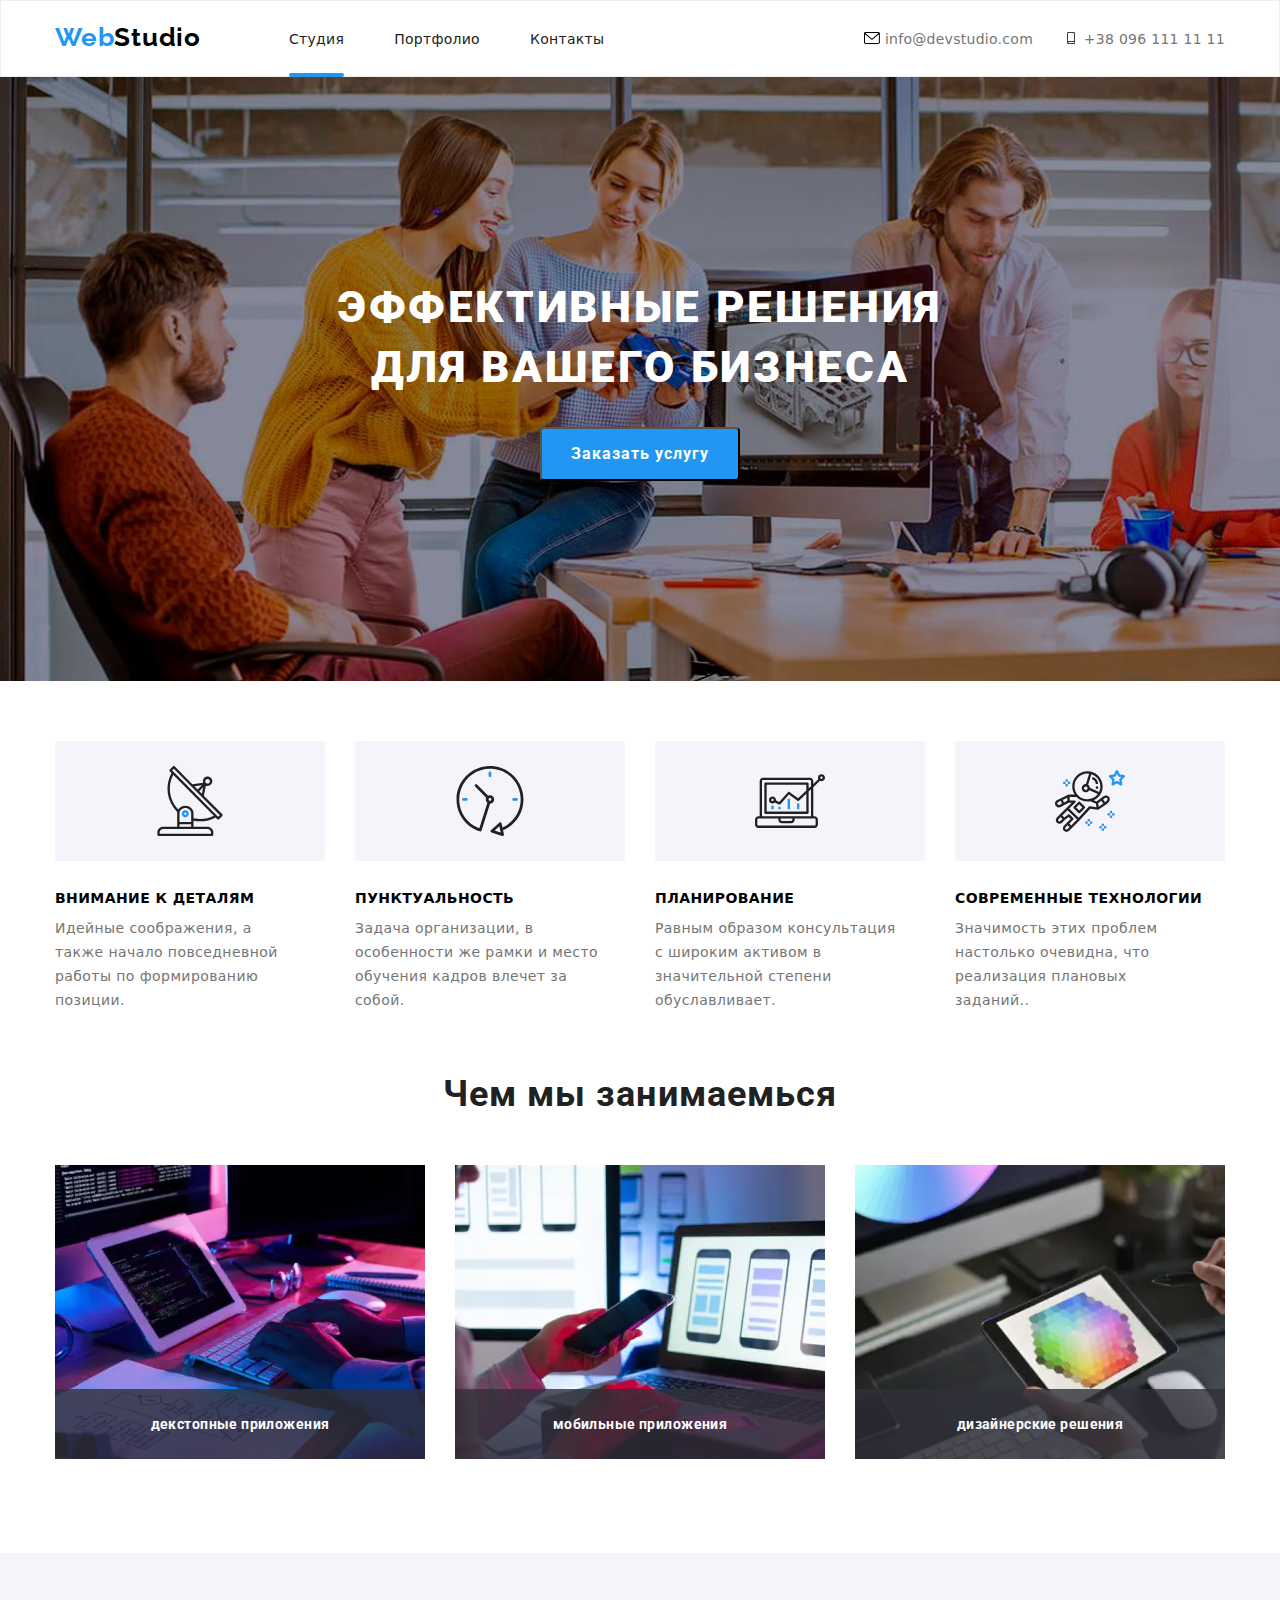
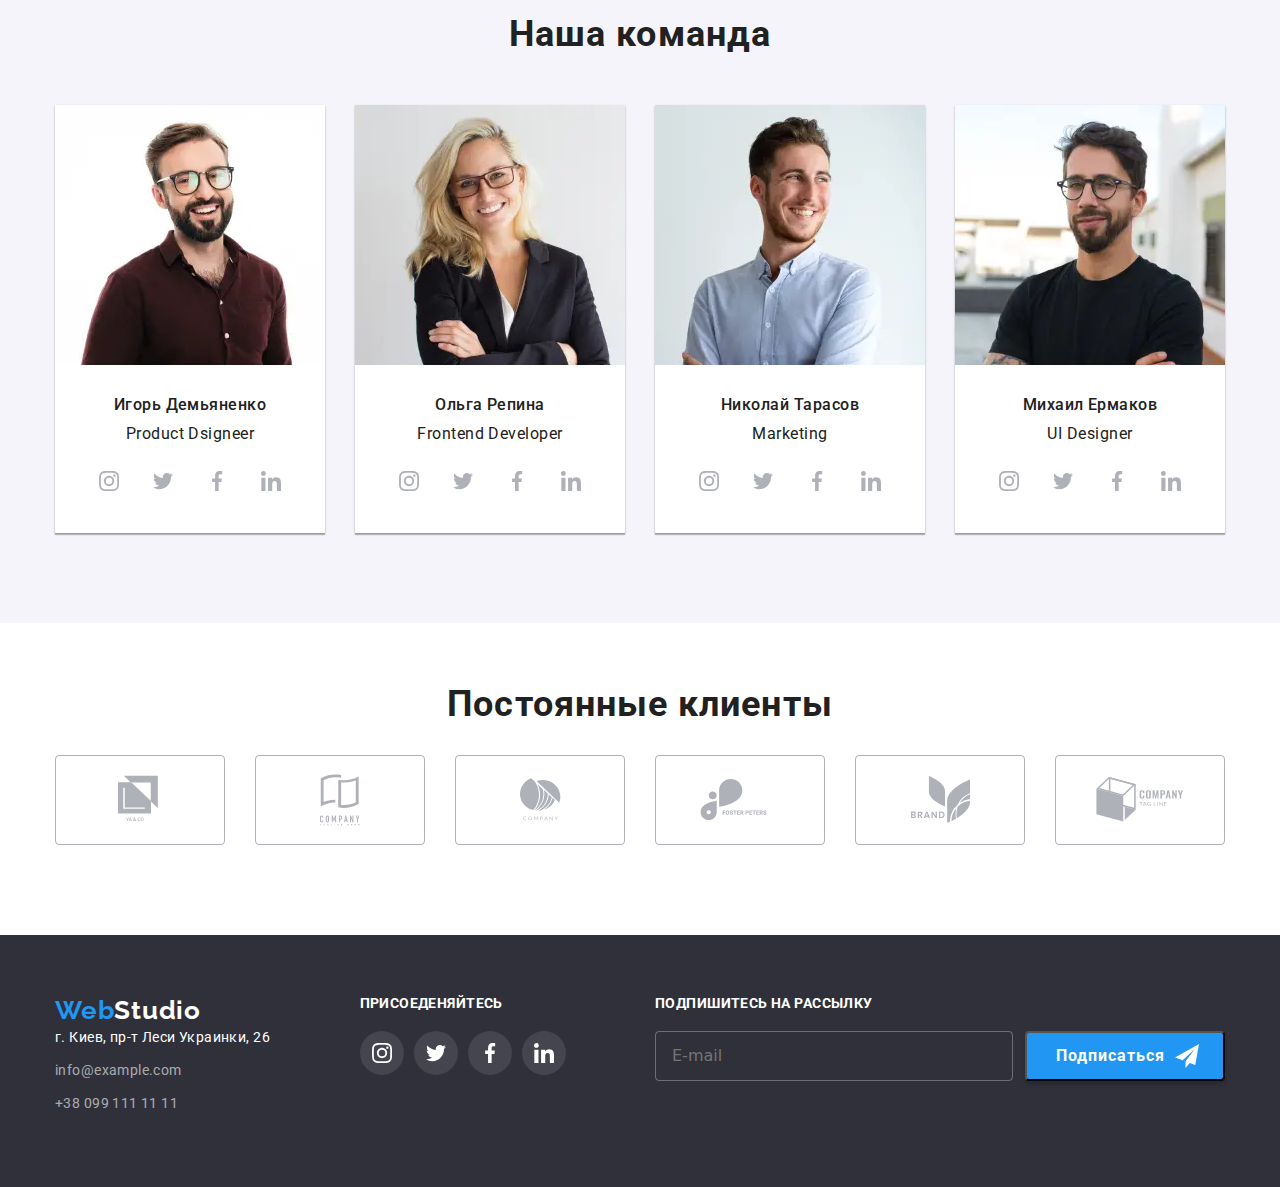
==== commit bf5a1b4c: "." ====
--- a/index.html
+++ b/index.html
@@ -157,10 +157,18 @@
                 <picture>
                   <source
                     srcset="
+                      ./images/Чем-мы-занимаемся/img1.webp    1x,
+                      ./images/Чем-мы-занимаемся/img1@2x.webp 2x
+                    "
+                    media="(min-width: 1200px)"
+                    type="image/webp"
+                  />
+                  <source
+                    srcset="
                       ./images/Чем-мы-занимаемся/img1.jpg    1x,
                       ./images/Чем-мы-занимаемся/img1@2x.jpg 2x
                     "
-                    media="min-width:1200"
+                    media="(min-width: 1200px)"
                   />
                   <img
                     src="./images/Чем-мы-занимаемся/img1.jpg"
@@ -173,23 +181,55 @@
             </li>
             <li class="about-list-item">
               <div class="container-img">
-                <img
-                  src="./images/Чем-мы-занимаемся/img2.jpg"
-                  alt="телефон в руке"
-                  width="370"
-                  height="294"
-                />
+                <picture>
+                  <source
+                    srcset="
+                      ./images/Чем-мы-занимаемся/img2.webp    1x,
+                      ./images/Чем-мы-занимаемся/img2@2x.webp 2x
+                    "
+                    media="(min-width: 1200px)"
+                    type="image/webp"
+                  />
+                  <source
+                    srcset="
+                      ./images/Чем-мы-занимаемся/img2.jpg    1x,
+                      ./images/Чем-мы-занимаемся/img2@2x.jpg 2x
+                    "
+                    media="(min-width: 1200px)"
+                  />
+
+                  <img
+                    src="./images/Чем-мы-занимаемся/img2.jpg"
+                    alt="телефон в руке"
+                  />
+                </picture>
                 <p class="about-subtitle">мобильные приложения</p>
               </div>
             </li>
             <li class="about-list-item">
               <div class="container-img">
-                <img
-                  src="./images/Чем-мы-занимаемся/img3.jpg"
-                  alt="телефон в руке"
-                  width="370"
-                  height="294"
-                />
+                <picture>
+                  <source
+                    srcset="
+                      ./images/Чем-мы-занимаемся/img3.webp    1x,
+                      ./images/Чем-мы-занимаемся/img3@2x.webp 2x
+                    "
+                    media="(min-width: 1200px)"
+                    type="image/webp"
+                  />
+                  <source
+                    srcset="
+                      ./images/Чем-мы-занимаемся/img3.jpg    1x,
+                      ./images/Чем-мы-занимаемся/img3@2x.jpg 2x
+                    "
+                    media="(min-width: 1200px)"
+                  />
+
+                  <img
+                    src="./images/Чем-мы-занимаемся/img3.jpg"
+                    alt="планшет в руке"
+                  />
+                </picture>
                 <p class="about-subtitle">дизайнерские решения</p>
               </div>
             </li>
@@ -204,11 +244,58 @@
           <h2 class="title-our-command">Наша команда</h2>
           <ul class="names-list list">
             <li class="names-list-item">
-              <img
-                class="names-list-img"
-                src="./images/Наша-команда/igor.jpg"
-                alt="игорь"
-              />
+              <picture>
+                <source
+                  srcset="
+                    ./images/Наша-команда/igor-desctop.webp    1x,
+                    ./images/Наша-команда/igor-desctop@2x.webp 2x
+                  "
+                  media="(min-width: 1200px)"
+                  type="image/webp"
+                />
+                <source
+                  srcset="
+                    ./images/Наша-команда/igor-desctop.jpg    1x,
+                    ./images/Наша-команда/igor-desctop@2x.jpg 2x
+                  "
+                  media="(min-width: 1200px)"
+                />
+                <source
+                  srcset="
+                    ./images/Наша-команда/igor-tablet.webp    1x,
+                    ./images/Наша-команда/igor-tablet@2x.webp 2x
+                  "
+                  media="(min-width: 768px)"
+                  type="image/webp"
+                />
+                <source
+                  srcset="
+                    ./images/Наша-команда/igor-tablet.jpg    1x,
+                    ./images/Наша-команда/igor-tablet@2x.jpg 2x
+                  "
+                  media="(min-width: 768px)"
+                />
+                <source
+                  srcset="
+                    ./images/Наша-команда/igor-mobile.webp    1x,
+                    ./images/Наша-команда/igor-mobile@2x.webp 2x
+                  "
+                  media="(min-width: 320px)"
+                  type="image/webp"
+                />
+                <source
+                  srcset="
+                    ./images/Наша-команда/igor-mobile.jpg    1x,
+                    ./images/Наша-команда/igor-mobile@2x.jpg 2x
+                  "
+                  media="(min-width: 320px)"
+                />
+                <img
+                  class="names-list-img"
+                  src="./images/Наша-команда/igor-mobile.jpg"
+                  alt="игорь"
+                />
+              </picture>
               <h3 class="name">Игорь Демьяненко</h3>
               <p lang="en" class="position">Product Dsigneer</p>
               <ul class="social-list list">
@@ -243,11 +330,59 @@
               </ul>
             </li>
             <li class="names-list-item">
-              <img
-                class="names-list-img"
-                src="./images/Наша-команда/olga.jpg"
-                alt="ольга"
-              />
+              <picture>
+                <source
+                  srcset="
+                    ./images/Наша-команда/olga-desctop.webp    1x,
+                    ./images/Наша-команда/olga-desctop@2x.webp 2x
+                  "
+                  media="(min-width: 1200px)"
+                  type="image/webp"
+                />
+                <source
+                  srcset="
+                    ./images/Наша-команда/olga-desctop.jpg    1x,
+                    ./images/Наша-команда/olga-desctop@2x.jpg 2x
+                  "
+                  media="(min-width: 1200px)"
+                />
+                <source
+                  srcset="
+                    ./images/Наша-команда/olga-tablet.webp    1x,
+                    ./images/Наша-команда/olga-tablet@2x.webp 2x
+                  "
+                  media="(min-width: 768px)"
+                  type="image/webp"
+                />
+                <source
+                  srcset="
+                    ./images/Наша-команда/olga-tablet.jpg    1x,
+                    ./images/Наша-команда/olga-tablet@2x.jpg 2x
+                  "
+                  media="(min-width: 768px)"
+                />
+                <source
+                  srcset="
+                    ./images/Наша-команда/olga-mobile.webp    1x,
+                    ./images/Наша-команда/olga-mobile@2x.webp 2x
+                  "
+                  media="(min-width: 320px)"
+                  type="image/webp"
+                />
+                <source
+                  srcset="
+                    ./images/Наша-команда/olga-mobile.jpg    1x,
+                    ./images/Наша-команда/olga-mobile@2x.jpg 2x
+                  "
+                  media="(min-width: 320px)"
+                />
+                <img
+                  class="names-list-img"
+                  src="./images/Наша-команда/olga-mobile.jpg"
+                  alt="ольга"
+                />
+              </picture>
+
               <h3 class="name">Ольга Репина</h3>
               <p lang="en" class="position">Frontend Developer</p>
               <ul class="social-list list">
@@ -282,11 +417,58 @@
               </ul>
             </li>
             <li class="names-list-item">
-              <img
-                class="names-list-img"
-                src="./images/Наша-команда/nicolay.jpg"
-                alt="николай"
-              />
+              <picture>
+                <source
+                  srcset="
+                    ./images/Наша-команда/nicolay-desctop.webp    1x,
+                    ./images/Наша-команда/nicolay-desctop@2x.webp 2x
+                  "
+                  media="(min-width: 1200px)"
+                  type="image/webp"
+                />
+                <source
+                  srcset="
+                    ./images/Наша-команда/nicolay-desctop.jpg    1x,
+                    ./images/Наша-команда/nicolay-desctop@2x.jpg 2x
+                  "
+                  media="(min-width: 1200px)"
+                />
+                <source
+                  srcset="
+                    ./images/Наша-команда/nicolay-tablet.webp    1x,
+                    ./images/Наша-команда/nicolay-tablet@2x.webp 2x
+                  "
+                  media="(min-width: 768px)"
+                  type="image/webp"
+                />
+                <source
+                  srcset="
+                    ./images/Наша-команда/nicolay-tablet.jpg    1x,
+                    ./images/Наша-команда/nicolay-tablet@2x.jpg 2x
+                  "
+                  media="(min-width: 768px)"
+                />
+                <source
+                  srcset="
+                    ./images/Наша-команда/nicolay-mobile.webp    1x,
+                    ./images/Наша-команда/nicolay-mobile@2x.webp 2x
+                  "
+                  media="(min-width: 320px)"
+                  type="image/webp"
+                />
+                <source
+                  srcset="
+                    ./images/Наша-команда/nicolay-mobile.jpg    1x,
+                    ./images/Наша-команда/nicolay-mobile@2x.jpg 2x
+                  "
+                  media="(min-width: 320px)"
+                />
+                <img
+                  class="names-list-img"
+                  src="./images/Наша-команда/nicolay-mobile.jpg"
+                  alt="николай"
+                />
+              </picture>
               <h3 class="name">Николай Тарасов</h3>
               <p lang="en" class="position">Marketing</p>
               <ul class="social-list list">
@@ -321,11 +503,58 @@
               </ul>
             </li>
             <li class="names-list-item">
-              <img
-                class="names-list-img"
-                src="./images/Наша-команда/mihail.jpg"
-                alt="михаил"
-              />
+              <picture>
+                <source
+                  srcset="
+                    ./images/Наша-команда/mihail-desctop.webp    1x,
+                    ./images/Наша-команда/mihail-desctop@2x.webp 2x
+                  "
+                  media="(min-width: 1200px)"
+                  type="image/webp"
+                />
+                <source
+                  srcset="
+                    ./images/Наша-команда/mihail-desctop.jpg    1x,
+                    ./images/Наша-команда/mihail-desctop@2x.jpg 2x
+                  "
+                  media="(min-width: 1200px)"
+                />
+                <source
+                  srcset="
+                    ./images/Наша-команда/mihail-tablet.webp    1x,
+                    ./images/Наша-команда/mihail-tablet@2x.webp 2x
+                  "
+                  media="(min-width: 768px)"
+                  type="image/webp"
+                />
+                <source
+                  srcset="
+                    ./images/Наша-команда/mihail-tablet.jpg    1x,
+                    ./images/Наша-команда/mihail-tablet@2x.jpg 2x
+                  "
+                  media="(min-width: 768px)"
+                />
+                <source
+                  srcset="
+                    ./images/Наша-команда/mihail-mobile.webp    1x,
+                    ./images/Наша-команда/mihail-mobile@2x.webp 2x
+                  "
+                  media="(min-width: 320px)"
+                  type="image/webp"
+                />
+                <source
+                  srcset="
+                    ./images/Наша-команда/mihail-mobile.jpg    1x,
+                    ./images/Наша-команда/mihail-mobile@2x.jpg 2x
+                  "
+                  media="(min-width: 320px)"
+                />
+                <img
+                  class="names-list-img"
+                  src="./images/Наша-команда/mihail-mobile.jpg"
+                  alt="михаил"
+                />
+              </picture>
               <h3 class="name">Михаил Ермаков</h3>
               <p lang="en" class="position">UI Designer</p>
               <ul class="social-list list">
--- a/css/main.min.css
+++ b/css/main.min.css
@@ -1,2 +1,2 @@
-.visually-hidden{position:absolute !important;clip:rect(1px 1px 1px 1px);clip:rect(1px, 1px, 1px, 1px);padding:0 !important;border:0 !important;height:1px !important;width:1px !important;overflow:hidden}*,*::before,*::after{margin:0;padding:0}body{font-family:"Roboto",sans-serif;font-style:normal}.list{list-style:none}.link{text-decoration:none}.adress{font-style:normal}img{display:block}.container{outline:1px solid black;width:1200;padding:0 15px;margin:0 auto}@media screen and (min-width: 320px) and (max-width: 479px){.container{width:100%;margin:0 auto}.clients .container{padding-top:60px;padding-bottom:60px}}@media screen and (min-width: 480px){.container{width:480px;margin:0 auto}.hero .container{text-align:center}.header .container{position:relative;padding:0 15px}.qualitys .container{padding-top:60px;padding-bottom:60px}.command .container{width:480px;padding-top:60px;padding-bottom:60px}.clients .container{width:480px;padding-top:60px;padding-bottom:60px}.footer .container{display:block;width:480px;height:603px;padding:60px 15px}.projects .container{width:480px;padding:60px 15px}}@media screen and (max-width: 479px){.hero .container{text-align:center}}@media screen and (min-width: 768px){.container{width:768px}.qualitys .container{display:flex;width:768px}.command .container{width:768px}.clients .container{width:768px}.footer .container{display:flex;flex-wrap:wrap;justify-content:space-around;width:768px;height:463px;padding:60px 15px}.projects .container{width:768px;padding:60px 15px}}@media screen and (min-width: 1200px){.container{width:1200px}.hero .container{text-align:center}.qualitys .container{display:flex;width:1200px}.about .container{padding-top:94px;padding-bottom:94px}.command .container{width:1200px}.clients .container{width:1200px}.footer .container{display:flex;justify-content:space-between;width:1200px;height:252px;padding:60px 15px}.projects .container{width:1200px;padding:94px 15px}}.logo-color{color:#000000}.logo-navigation-list-link{font-family:"Raleway",sans-serif;font-style:normal;font-weight:700;font-size:26px;line-height:1.19;letter-spacing:0.03em;color:#2196f3}@media screen and (min-width: 768px){.logo-navigation-list-link{font-size:24px;line-height:28px}}@media screen and (min-width: 1200px){.logo-navigation-list-link{font-size:26px;line-height:31px}}.modal-btn{background:#2196f3;font-family:"Roboto",sans-serif;font-style:normal;font-weight:bold;font-size:16px;line-height:1.88;letter-spacing:0.06em;color:#ffffff;padding:10px;width:200px;min-height:50px;border-radius:4px;cursor:pointer;margin-left:auto;margin-right:auto}.backdrop{position:fixed;top:0;left:0;width:100%;height:100%;background-color:rgba(0,0,0,0.2);transition:all 500ms linear;padding:50px 30px;overflow-y:scroll}.backdrop.is-hidden{transition:all 500ms linear 500ms;opacity:0;visibility:hidden;pointer-events:none}.modal{position:absolute;top:50%;left:50%;transform:translate(-50%, -50%) scale(1);width:100%;padding:40px;background-color:#fff}.modal-form-svg-icon{top:50%;transform:translateY(-50%);left:12px;position:absolute}.contact-form-input:focus+.modal-form-svg-icon{fill:#2196f3;transition-duration:250ms;transition-timing-function:cubic-bezier(0.4, 0, 0.2, 1)}.modal-form-field-wrapper{position:relative;width:448px;height:342px;margin:0 auto}.modal-form-policy-label{font-size:12px;line-height:14px;font-family:Roboto;font-style:normal;font-weight:normal;letter-spacing:0.03em;color:#757575}.modal-form-policy-label::before{display:inline-block;content:"";font-size:12px;line-height:14px;width:16px;height:15px;border:2px solid black;margin-right:5px}.contact-form-radio:checked+.modal-form-policy-label::before{background-color:#2196f3;border:2px solid #2196f3;background-image:url(../images/modal/check.svg);transition-duration:250ms;transition-timing-function:cubic-bezier(0.4, 0, 0.2, 1)}.backdrop.is-hidden .modal{transform:translate(-50%, -50%) scale(1);transition:all 500ms linear 0ms}.close-btn{display:flex;justify-content:center;align-items:center;position:absolute;top:8px;right:8px;width:30px;height:30px;background-color:#fff;border-radius:50%;border:1px solid rgba(0,0,0,0.1);cursor:pointer}.close-btn-svg{width:11px;height:11px;transition-duration:250ms;transition-timing-function:cubic-bezier(0.4, 0, 0.2, 1)}.close-btn:hover,.close-btn-svg:hover{fill:#2196f3}.contact-form{margin:0 auto}.contact-form-input{padding-left:42px;width:100%;height:40px}.contact-form-input:focus,.contact-form-massage:focus{outline:none;border:1px solid #2196f3}.contact-form-submit{font-family:Roboto;font-style:normal;font-weight:700;font-size:16px;line-height:30px;align-items:center;text-align:center;letter-spacing:0.06em;color:#ffffff;width:200px;height:50px;background:#2196f3;border-radius:4px;cursor:pointer}.contact-form-group{width:100%;height:138px}.contact-form-group-title{width:80px;height:14px;font-family:"Roboto",sans-serif;font-style:normal;font-weight:normal;font-size:12px;line-height:14px;letter-spacing:0.01em;color:#757575;margin-top:10px;margin-bottom:4px}.contact-form-massage{width:100%;height:120px;padding:10px;border:1px solid rgba(33,33,33,0.2);border-radius:4px;resize:none;font-family:Roboto;font-style:normal;font-weight:normal;font-size:14px;line-height:16px;letter-spacing:0.01em;color:rgba(117,117,117,0.5)}.contact-form-radio{margin-right:8px;font-family:Roboto;font-style:normal;font-weight:normal;font-size:14px;line-height:24px;letter-spacing:0.03em;color:#757575}.btn-wrapper{display:flex;justify-content:center;margin-top:30px}.checkbox-link{font-family:Roboto;font-style:normal;font-weight:normal;font-size:12px;line-height:14px;letter-spacing:0.03em;text-decoration-line:underline;color:#2196f3}.form-text{font-family:"Roboto",sans-serif;font-style:normal;font-weight:700;font-size:20px;line-height:23px;text-align:center;letter-spacing:0.03em;color:#212121;margin-bottom:12px}.container-contact-form-radio{margin-top:20px}@media screen and (min-width: 480px){.modal{position:absolute;width:480px}}@media screen and (min-width: 1200px){.modal{width:528px}.modal-form-policy-label{font-size:14px;line-height:24px;margin-left:auto;margin-right:auto}.container-contact-form-radio{padding-left:12px}.checkbox-link{font-size:14px;line-height:24px}.contact-form{width:448px}}.social-list{display:flex;justify-content:space-between;margin-left:32px;margin-right:32px}.social-list-link{display:flex;align-items:center;justify-content:center;width:44px;height:44px;border-radius:50%;transition-duration:250ms;transition-timing-function:cubic-bezier(0.4, 0, 0.2, 1)}.social-list-link:hover{background-color:#2196f3}.social-list-svg{width:20px;height:20px;fill:#afb1b8;transition-duration:250ms;transition-timing-function:cubic-bezier(0.4, 0, 0.2, 1)}.social-list-link:hover .social-list-svg{fill:#fff}@media screen and (min-width: 480px){.social-list{margin-left:122px;margin-right:122px}}@media screen and (min-width: 768px){.social-list{margin-left:74px;margin-right:74px}}@media screen and (min-width: 1200px){.social-list{margin-left:32px;margin-right:32px}}.navigation-btn{display:flex;flex-wrap:wrap;justify-content:start;margin-bottom:25px}.navigation-btn-item:not(:last-child){margin-right:8px;margin-bottom:15px}.potfolio-btn{font-family:"Roboto",sans-serif;font-weight:500;font-size:16px;line-height:1.63;letter-spacing:0.03em;color:#212121;padding:8px 20px;cursor:pointer;border-radius:4px;transition-duration:250ms;transition-timing-function:cubic-bezier(0.4, 0, 0.2, 1)}.potfolio-btn:hover,.potfolio-btn:focus{background-color:#2196f3;color:#ffffff}@media screen and (min-width: 768px){.navigation-btn{flex-wrap:nowrap;padding:0 63px}}@media screen and (min-width: 1200px){.navigation-btn{justify-content:center;margin-bottom:0}}.header{position:relative;border:1px solid #eeeeee}.header-link{font-weight:500;font-size:14px;line-height:1.14;letter-spacing:0.02em;color:#757575;transition-duration:250ms;transition-timing-function:cubic-bezier(0.4, 0, 0.2, 1)}.header-link:hover,.header-link:focus{color:#2196f3}.header-link-svg{display:inline-block;width:16px;height:12px;margin:auto;color:#757575}.header-link:hover .header-link-svg{fill:#2196f3}.header-tel-link{font-weight:500;font-size:14px;line-height:1.14;letter-spacing:0.02em;color:#757575;transition-duration:250ms;transition-timing-function:cubic-bezier(0.4, 0, 0.2, 1)}.header-tel-link:hover{color:#2196f3}.header-tel-link-svg{display:inline-block;width:16px;height:12px;margin-bottom:0}.header-tel-link:hover .header-tel-link-svg{fill:#2196f3}.nav{display:block;margin-bottom:60px}@media screen and (min-width: 768px){.nav{margin-bottom:0}.nav .nav{margin-left:93px}}@media screen and (min-width: 768px){.nav{margin-left:88px}}.navigation-list-item:not(:last-child){margin-bottom:40px}@media screen and (min-width: 768px){.navigation-list-item:not(:last-child){margin-bottom:0;margin-right:50px}}@media screen and (min-width: 1200px){.header .adress .list{display:flex}.header .adress .list:not(:last-child){margin-right:30px}}@media screen and (max-width: 767px){.header .adress .list .header-link{margin-right:0}}.header .navigation{display:flex;align-items:center;justify-content:space-between;padding-top:18px;padding-bottom:17px}@media screen and (min-width: 1200px){.header .navigation{padding-top:21px;padding-bottom:23px}}.navigation-list-link{font-weight:500;font-size:14px;line-height:1.14;letter-spacing:0.02em;color:#212121;transition-duration:250ms;transition-timing-function:cubic-bezier(0.4, 0, 0.2, 1)}.navigation-list-link:hover,.navigation-list-link:focus{color:#2196f3}.item-underline{display:inline-block;content:"";position:relative}.underline:after{display:block;position:absolute;content:"";width:100%;height:4px;background-color:#2196f3;border-radius:2px;margin-top:8px}@media screen and (min-width: 768px){.underline:after{margin-top:24px}}.menu-button{display:inline-flex;margin:0;padding:0;border:none;background-color:transparent}.menu-button:hover,.menu-button:focus{fill:#2196f3}@media screen and (min-width: 768px){.menu-button{display:none}}.menu-button .icon-cross{display:none}.menu-button.is-open .icon-cross{display:block}.menu-button.is-open .icon-menu{display:none}.menu-container{padding-top:60px;padding-bottom:60px;text-align:center;font-size:20px;background-color:#fff;box-shadow:0px 4px 8px rgba(0,0,0,0.04),0px 2px 4px rgba(0,0,0,0.08),0px 1px 3px rgba(0,0,0,0.16)}@media screen and (max-width: 767px){.menu-container{display:none;position:absolute;top:100%;left:0;width:100%;height:400px}.menu-container.is-open{display:block;z-index:99}}@media screen and (min-width: 768px){.menu-container{display:flex;padding:0;max-height:80px;flex-grow:1;justify-content:space-between;align-items:center}.menu-container .navigation-list{display:flex}.menu-container .menu-container{display:flex;box-shadow:none}}@media screen and (min-width: 768px){.menu-container{box-shadow:none}}@media screen and (min-width: 1200px){.header-link{margin-right:30px}}@media screen and (max-width: 1199px) and (min-width: 768px){.header-link,.header-tel-link{color:#757575;font-style:normal;font-weight:500;font-size:12px;line-height:1.2}.menu-contacts .adress{margin-left:84px}}.hero{background-image:url("../images/hero/bg-mobile.jpg");background-repeat:no-repeat;background-size:cover;padding-top:118px;padding-bottom:118px}.hero-title{font-family:"Roboto",sans-serif;font-style:normal;font-weight:900;font-size:26px;line-height:42px;text-align:center;letter-spacing:0.06em;text-transform:uppercase;color:#ffffff}@media screen and (min-device-pixel-ratio: 2) and (max-width: 767px), screen and (min-resolution: 192dpi) and (max-width: 767px), screen and (min-resolution: 2dppx) and (max-width: 767px){.hero{background-image:url("../images/hero/bg-mobile@2x.jpg")}}@media screen and (min-width: 768px){.hero{background-image:url("../images/hero/bg-tablet.jpg");background-repeat:no-repeat;background-size:cover}.hero-title{font-size:26px;line-height:42px}}@media screen and (min-device-pixel-ratio: 2) and (min-width: 768px), screen and (min-resolution: 192dpi) and (min-width: 768px), screen and (min-resolution: 2dppx) and (min-width: 768px){.hero{background-image:url("../images/hero/bg-tablet@2x.jpg")}}@media screen and (min-width: 1200px){.hero{background-image:url("../images/hero/bg-desktop.jpg");background-repeat:no-repeat;background-size:cover;padding-top:200px;padding-bottom:200px}.hero-title{font-size:44px;line-height:60px}}.hero{max-width:1600px;margin:0 auto}@media screen and (min-device-pixel-ratio: 2) and (min-width: 1200px), screen and (min-resolution: 192dpi) and (min-width: 1200px), screen and (min-resolution: 2dppx) and (min-width: 1200px){.hero{background-image:url("../images/hero/bg-desktop@2x.jpg")}}.qualitys-list{display:block}.qualitys-list-item::before{content:"";display:block;height:120px;background-size:70px 70px;background-repeat:no-repeat;background-position:center;background-color:#f5f4fa;margin-bottom:30px}.subtitly-qualitys{font-weight:700;font-size:14px;line-height:1.14;text-align:center;letter-spacing:0.03em;text-transform:uppercase;margin-bottom:10px}.description{font-weight:400;font-size:14px;line-height:1.71;letter-spacing:0.03em;color:#757575;padding-right:20px}.icon-antenna::before{background-image:url(../images/qualitys/antenna.svg)}.icon-clock::before{background-image:url(../images/qualitys/clock.svg)}.icon-diagram::before{background-image:url(../images/qualitys/diagram.svg)}.icon-astronaut::before{background-image:url(../images/qualitys/astronaut.svg)}@media screen and (min-width: 768px){.qualitys-list{display:flex;flex-wrap:wrap;justify-content:space-between}.qualitys-list-item{width:354px}.subtitly-qualitys{text-align:left}}@media screen and (min-width: 1200px){.qualitys-list{display:flex;justify-content:space-between;flex-wrap:nowrap;width:1200px}.qualitys-list-item{width:270px}}.about-subtitle{display:flex;justify-content:center;align-items:center;position:absolute;height:70px;width:370px;bottom:0;background-color:rgba(47,48,58,0.8);color:#fdfdfd;font-family:Roboto;font-size:14px;font-weight:700;line-height:16px;letter-spacing:0.03em}.about-list-item:not(:last-child){margin-right:30px}.about-list{display:flex}.container-img{position:relative}.second-title{font-family:"Roboto",sans-serif;font-weight:bold;font-size:36px;line-height:42px;letter-spacing:0.03em;color:#212121;text-align:center;padding-bottom:50px}@media screen and (max-width: 1199px){.about{display:none}}.names-list{display:block}.names-list-item{max-width:100%;padding-bottom:24px;background-color:#fff;box-shadow:0px 1px 3px rgba(0,0,0,0.12),0px 1px 1px rgba(0,0,0,0.14),0px 2px 1px rgba(0,0,0,0.2)}.names-list-item:not(:last-child){margin-bottom:30px}.names-list-img{max-width:100%}.command{background-color:#f5f4fa}.title-our-command{font-family:"Roboto",sans-serif;font-weight:bold;font-size:28px;line-height:33px;letter-spacing:0.03em;color:#212121;text-align:center;padding-bottom:50px}.name{font-family:"Roboto",sans-serif;font-weight:500;font-size:16px;line-height:1.19;letter-spacing:0.03em;color:#212121;margin-top:30px;margin-bottom:10px;text-align:center}.position{font-family:"Roboto",sans-serif;font-style:normal;font-weight:400;font-size:16px;line-height:1.19;letter-spacing:0.03em;color:#212121;text-align:center;margin-bottom:16px}@media screen and (min-width: 768px){.names-list{display:flex;flex-wrap:wrap;justify-content:space-between}.names-list-item:nth-child(n+3){margin-bottom:0}.names-list-item{width:354px;height:536px}.names-list-img{max-width:100%;height:374px}.title-our-command{font-size:28px;line-height:33px}}@media screen and (min-width: 1200px){.names-list{flex-wrap:nowrap;justify-content:space-between}.names-list-item{width:270px;height:428px}.names-list-img{max-width:100%;height:260px}.title-our-command{font-size:36px;line-height:42px}}@media screen and (max-width: 767px) and (min-width: 320px){.clients-item{margin-top:30px;width:calc(53.3% - 30px)}.clients-list{display:flex;flex-wrap:wrap;padding:0 15px;justify-content:space-between}}@media screen and (max-width: 1199px) and (min-width: 768px){.clients-list{display:flex;flex-wrap:wrap;justify-content:space-between}}@media screen and (min-width: 1200px){.clients-list{display:flex;flex-wrap:wrap;justify-content:space-between}}.title-clients{font-family:"Roboto",sans-serif;font-weight:bold;font-size:28px;line-height:33px;letter-spacing:0.03em;color:#212121;text-align:center;width:100%;padding-bottom:30px}.clients-item:not(:last-child){margin-bottom:30px}.clients-link{display:flex;justify-content:center;align-items:center;height:90px;border:1px solid #afb1b8;border-radius:4px;fill:#afb1b8;transition-duration:250ms;transition-duration:cubic-bezier(0.4, 0, 0.2, 1)}.clients-link:hover{fill:#2196f3;border-color:#2196f3}@media screen and (min-width: 768px){.clients-link{width:226px}}@media screen and (min-width: 1200px){.clients-link{width:170px}.clients-list{flex-wrap:nowrap}.title-clients{font-size:36px;line-height:42px}}.footer{background-color:#2f303a;max-width:1600px;margin:0 auto}.footer-logo-color{color:#ffffff}.footer-list{display:block;flex-direction:column;margin-bottom:60px}.footer-navigation-item{margin-bottom:9px}.footer-navigation-list-item{font-family:"Roboto",sans-serif;font-weight:400;font-size:14px;line-height:1.71;letter-spacing:0.03em;color:#ffffff}.footer-navigation-list-link,.footer-tel-link{font-family:"Roboto",sans-serif;font-weight:400;font-size:14px;line-height:1.71;letter-spacing:0.03em;color:rgba(255,255,255,0.6)}.footer-social-link-item{display:flex;justify-content:center;align-items:center;width:44px;height:44px;background-color:#fff;border-radius:50%;margin-top:20px;background:rgba(255,255,255,0.1);cursor:pointer;transition-duration:250ms;transition-timing-function:cubic-bezier(0.4, 0, 0.2, 1)}.footer-social-link-item:not(:last-child){margin-right:10px}.footer-social-link-item:hover{background-color:#2196f3}.footer-social-list-svg{width:20px;height:20px;fill:#fff}.footer-social-link{display:flex}.footer-contact-form-input{width:100%;height:50px;border:1px solid rgba(255,255,255,0.3);background-color:rgba(255,255,255,0);border-radius:4px;padding:16px;margin-right:12px;margin-bottom:20px}.footer-email-form{display:block}.footer.logo-navigation-list-link{margin-right:0}.adress{text-align:center}.adress.logo-navigation-list-link{display:block;margin-bottom:20px;margin-right:0}.social-link{text-align:center;margin-bottom:60px}.social-link-footer-title{font-family:"Roboto",sans-serif;font-style:normal;font-weight:700;font-size:14px;line-height:16px;letter-spacing:0.03em;color:#ffffff}.social-link-footer-list{display:flex;justify-content:center}.email-form{text-align:center}.email-form-title{height:16px;font-family:"Roboto",sans-serif;font-style:normal;font-weight:700;font-size:14px;line-height:16px;letter-spacing:0.03em;text-transform:uppercase;color:#ffffff;margin-bottom:20px}.email-form-btn{width:200px;height:50px;background:#2196f3;box-shadow:0px 4px 4px rgba(0,0,0,0.15);border-radius:4px;font-family:Roboto;font-style:normal;font-weight:bold;font-size:16px;line-height:30px;display:flex;align-items:center;text-align:center;letter-spacing:0.06em;padding-left:29px;margin:0 auto;color:#ffffff}.email-form-btn::after{content:"";width:24px;height:24px;margin-left:10px;background-image:url(../images/send.svg)}@media screen and (max-width: 1199px) and (min-width: 768px){.email-form{width:450px}}@media screen and (min-width: 1200px){.footer-contact-form-input{width:358px}.footer-email-form{display:flex}.email-form-btn{margin-left:0}.social-link{text-align:left}.email-form{text-align:left}.adress{text-align:left}}.portfolio-title{font-family:"Roboto",sans-serif;font-weight:700;font-size:18px;line-height:2;letter-spacing:0.06em;color:#212121;margin-top:20px;margin-left:24px}.potfolio-subtitle{font-family:"Roboto",sans-serif;font-weight:400;font-size:16px;line-height:1.86;letter-spacing:0.03em;color:#757575;margin:0px 24px 20px 24px}.projects-item{display:flex;justify-content:space-between;flex-wrap:wrap}.projects-item-img{overflow:hidden;width:100%;height:294px}.projects-item-img-wrapper{position:relative;overflow:hidden}.item{width:450px;height:404px;border:1px solid #eeeeee;transition-duration:50ms;transition-timing-function:cubic-bezier(0.4, 0, 0.2, 1)}.item:hover{box-shadow:0px 1px 1px rgba(0,0,0,0.12),0px 4px 4px rgba(0,0,0,0.06),1px 4px 6px rgba(0,0,0,0.16)}.item:not(:last-child){margin-bottom:15px}.overlay{position:absolute;top:0;left:0;display:flex;justify-content:center;align-items:end;padding:62px 24px;width:100%;height:100%;background:rgba(33,150,243,0.9);opacity:0;transform:translateY(100%);transition:500ms linear;transition-duration:250ms;transition-timing-function:cubic-bezier(0.4, 0, 0.2, 1)}.overlay-text{display:flex;font-family:Roboto;font-size:18px;font-style:normal;font-weight:400;line-height:28px;letter-spacing:0.03em;text-align:left;color:#ffffff}.item:hover .overlay{display:flex;opacity:1;transform:translateY(0%)}@media screen and (min-width: 768px){.item{width:354px;height:404px}.item:not(:last-child){margin-bottom:30px}}@media screen and (min-width: 1200px){.item{width:370px;height:404px}.item:nth-last-child(-n+3){margin-bottom:30px}.projects-item{display:flex}.projects-item .item{margin-right:26px;margin-bottom:30px}.projects-item .item:nth-child(3n){margin-right:0}.projects-item .item:nth-last-child(-n+3){margin-bottom:0}.projects-item .item:nth-child(-n+3){margin-top:34px}}
+.visually-hidden{position:absolute !important;clip:rect(1px 1px 1px 1px);clip:rect(1px, 1px, 1px, 1px);padding:0 !important;border:0 !important;height:1px !important;width:1px !important;overflow:hidden}*,*::before,*::after{margin:0;padding:0}body.modal-open{font-family:"Roboto",sans-serif;font-style:normal;overflow:hidden}.list{list-style:none}.link{text-decoration:none}.adress{font-style:normal}img{display:block}.container{width:1200;padding:0 15px;margin:0 auto}@media screen and (min-width: 320px) and (max-width: 479px){.container{width:100%;margin:0 auto}.clients .container{padding-top:60px;padding-bottom:60px}.qualitys .container{padding-top:60px;padding-bottom:60px}.footer .container{padding-top:60px;padding-bottom:60px}.command .container{padding-top:60px;padding-bottom:60px}}@media screen and (min-width: 480px){.container{width:480px;margin:0 auto}.hero .container{text-align:center}.header .container{padding:0 15px}.qualitys .container{padding-top:60px;padding-bottom:60px}.command .container{width:480px;padding-top:60px;padding-bottom:60px}.clients .container{width:480px;padding-top:60px;padding-bottom:60px}.footer .container{display:block;width:480px;height:603px;padding:60px 15px}.projects .container{width:480px;padding:60px 15px}}@media screen and (max-width: 479px){.hero .container{text-align:center}}@media screen and (min-width: 768px){.container{width:768px}.qualitys .container{display:flex;width:768px}.command .container{width:768px}.clients .container{width:768px}.footer .container{display:flex;flex-wrap:wrap;justify-content:space-around;width:768px;height:463px;padding:60px 15px}.projects .container{width:768px;padding:60px 15px}}@media screen and (min-width: 1200px){.container{width:1200px}.hero .container{text-align:center}.qualitys .container{display:flex;width:1200px}.about .container{padding-bottom:94px}.command .container{width:1200px}.clients .container{width:1200px}.footer .container{display:flex;justify-content:space-between;width:1200px;height:252px;padding:60px 15px}.projects .container{width:1200px;padding:94px 15px}}.logo-color{color:#000000}.logo-navigation-list-link{font-family:"Raleway",sans-serif;font-style:normal;font-weight:700;font-size:26px;line-height:1.19;letter-spacing:0.03em;color:#2196f3}@media screen and (min-width: 768px){.logo-navigation-list-link{font-size:24px;line-height:28px}}@media screen and (min-width: 1200px){.logo-navigation-list-link{font-size:26px;line-height:31px}}.modal-btn{background:#2196f3;font-family:"Roboto",sans-serif;font-style:normal;font-weight:bold;font-size:16px;line-height:1.88;letter-spacing:0.06em;color:#ffffff;padding:10px;width:200px;min-height:50px;border-radius:4px;cursor:pointer;margin-top:30px;margin-left:auto;margin-right:auto}.backdrop{position:fixed;top:0;left:0;width:100%;height:100%;background-color:rgba(0,0,0,0.2);transition:all 500ms linear;z-index:999;padding:50px 30px;overflow-y:scroll}.backdrop.is-hidden{transition:all 500ms linear 500ms;opacity:0;visibility:hidden;pointer-events:none}@media screen and (min-height: 100px) and (max-height: 450px){top:100%}.modal{position:absolute;top:50%;left:50%;transform:translate(-50%, -50%) scale(1);width:450px;padding:40px;background-color:#fff}.modal-form-svg-icon{top:50%;transform:translateY(-50%);left:12px;position:absolute}.contact-form-input:focus+.modal-form-svg-icon{fill:#2196f3;transition-duration:250ms;transition-timing-function:cubic-bezier(0.4, 0, 0.2, 1)}.modal-form-field-wrapper{position:relative;width:448px;height:342px;margin:0 auto}.modal-form-policy-label{font-size:12px;line-height:14px;font-family:Roboto;font-style:normal;font-weight:normal;letter-spacing:0.03em;color:#757575}.modal-form-policy-label::before{display:inline-block;content:"";font-size:12px;line-height:14px;width:16px;height:15px;border:2px solid black;margin-right:5px}.contact-form-radio:checked+.modal-form-policy-label::before{background-color:#2196f3;border:2px solid #2196f3;background-image:url(../images/modal/check.svg);transition-duration:250ms;transition-timing-function:cubic-bezier(0.4, 0, 0.2, 1)}.backdrop.is-hidden .modal{transform:translate(-50%, -50%) scale(1);transition:all 500ms linear 0ms}.close-btn{display:flex;justify-content:center;align-items:center;position:absolute;top:8px;right:8px;width:30px;height:30px;background-color:#fff;border-radius:50%;border:1px solid rgba(0,0,0,0.1);cursor:pointer}.close-btn-svg{width:11px;height:11px;transition-duration:250ms;transition-timing-function:cubic-bezier(0.4, 0, 0.2, 1)}.close-btn:hover,.close-btn-svg:hover{fill:#2196f3}.contact-form{margin:0 auto}.contact-form-input{padding-left:42px;width:100%;height:40px}.contact-form-input:focus,.contact-form-massage:focus{outline:none;border:1px solid #2196f3}.contact-form-submit{font-family:Roboto;font-style:normal;font-weight:700;font-size:16px;line-height:30px;align-items:center;text-align:center;letter-spacing:0.06em;color:#ffffff;width:200px;height:50px;background:#2196f3;border-radius:4px;cursor:pointer}.contact-form-group{width:100%;height:138px}.contact-form-group-title{width:80px;height:14px;font-family:"Roboto",sans-serif;font-style:normal;font-weight:normal;font-size:12px;line-height:14px;letter-spacing:0.01em;color:#757575;margin-top:10px;margin-bottom:4px}.contact-form-massage{width:100%;height:120px;padding:10px;border:1px solid rgba(33,33,33,0.2);border-radius:4px;resize:none;font-family:Roboto;font-style:normal;font-weight:normal;font-size:14px;line-height:16px;letter-spacing:0.01em;color:rgba(117,117,117,0.5)}.contact-form-radio{margin-right:8px;font-family:Roboto;font-style:normal;font-weight:normal;font-size:14px;line-height:24px;letter-spacing:0.03em;color:#757575}.btn-wrapper{display:flex;justify-content:center;margin-top:30px}.checkbox-link{font-family:Roboto;font-style:normal;font-weight:normal;font-size:12px;line-height:14px;letter-spacing:0.03em;text-decoration-line:underline;color:#2196f3}.form-text{font-family:"Roboto",sans-serif;font-style:normal;font-weight:700;font-size:20px;line-height:23px;text-align:center;letter-spacing:0.03em;color:#212121;margin-bottom:12px}.container-contact-form-radio{margin-top:20px}@media screen and (min-width: 480px){.modal{position:absolute;width:480px}}@media screen and (min-width: 1200px){.modal{width:528px}.modal-form-policy-label{font-size:14px;line-height:24px;margin-left:auto;margin-right:auto}.container-contact-form-radio{padding-left:12px}.checkbox-link{font-size:14px;line-height:24px}.contact-form{width:448px}}.social-list{display:flex;justify-content:center;align-items:center}.social-list-link{display:flex;align-items:center;justify-content:center;width:44px;height:44px;border-radius:50%;transition-duration:250ms;transition-timing-function:cubic-bezier(0.4, 0, 0.2, 1)}.social-list-link:hover{background-color:#2196f3}.social-list-svg{width:20px;height:20px;fill:#afb1b8;transition-duration:250ms;transition-timing-function:cubic-bezier(0.4, 0, 0.2, 1)}.social-list-link:hover .social-list-svg{fill:#fff}.social-list-item:not(:last-child){margin-right:10px}.navigation-btn{display:flex;flex-wrap:wrap;justify-content:start;margin-bottom:25px}.navigation-btn-item:not(:last-child){margin-right:8px;margin-bottom:15px}.potfolio-btn{font-family:"Roboto",sans-serif;font-weight:500;font-size:16px;line-height:1.63;letter-spacing:0.03em;color:#212121;padding:8px 20px;cursor:pointer;border-radius:4px;transition-duration:250ms;transition-timing-function:cubic-bezier(0.4, 0, 0.2, 1)}.potfolio-btn:hover,.potfolio-btn:focus{background-color:#2196f3;color:#ffffff}@media screen and (min-width: 768px){.navigation-btn{flex-wrap:nowrap;padding:0 63px}}@media screen and (min-width: 1200px){.navigation-btn{justify-content:center;margin-bottom:0}}.header{position:relative;border:1px solid #eeeeee}.header-link{font-weight:500;font-size:14px;line-height:1.14;letter-spacing:0.02em;color:#757575;transition-duration:250ms;transition-timing-function:cubic-bezier(0.4, 0, 0.2, 1)}.header-link:hover,.header-link:focus{color:#2196f3}.header-link-svg{display:inline-block;width:16px;height:12px;margin:auto;color:#757575}.header-link:hover .header-link-svg{fill:#2196f3}.header-tel-link{font-weight:500;font-size:14px;line-height:1.14;letter-spacing:0.02em;color:#757575;transition-duration:250ms;transition-timing-function:cubic-bezier(0.4, 0, 0.2, 1)}.header-tel-link:hover{color:#2196f3}.header-tel-link-svg{display:inline-block;width:16px;height:12px;margin-bottom:0}.header-tel-link:hover .header-tel-link-svg{fill:#2196f3}.nav{display:block;margin-bottom:60px}@media screen and (min-width: 768px){.nav{margin-bottom:0}.nav .nav{margin-left:93px}}@media screen and (min-width: 768px){.nav{margin-left:88px}}.navigation-list-item:not(:last-child){margin-bottom:40px}@media screen and (min-width: 768px){.navigation-list-item:not(:last-child){margin-bottom:0;margin-right:50px}}@media screen and (min-width: 1200px){.header .adress .list{display:flex}.header .adress .list:not(:last-child){margin-right:30px}}@media screen and (max-width: 767px){.header .adress .list .header-link{margin-right:0}}.header .navigation{display:flex;align-items:center;justify-content:space-between;padding-top:18px;padding-bottom:17px}@media screen and (min-width: 1200px){.header .navigation{padding-top:21px;padding-bottom:23px}}.navigation-list-link{font-weight:500;font-size:14px;line-height:1.14;letter-spacing:0.02em;color:#212121;transition-duration:250ms;transition-timing-function:cubic-bezier(0.4, 0, 0.2, 1)}.navigation-list-link:hover,.navigation-list-link:focus{color:#2196f3}.item-underline{display:inline-block;content:"";position:relative}.underline:after{display:block;position:absolute;content:"";width:100%;height:4px;background-color:#2196f3;border-radius:2px;margin-top:8px}@media screen and (min-width: 768px){.underline:after{margin-top:24px}}.menu-button{display:inline-flex;margin:0;padding:0;border:none;background-color:transparent}.menu-button:hover,.menu-button:focus{fill:#2196f3}@media screen and (min-width: 768px){.menu-button{display:none}}.menu-button .icon-cross{display:none}.menu-button.is-open .icon-cross{display:block}.menu-button.is-open .icon-menu{display:none}.menu-container{padding-top:60px;padding-bottom:60px;text-align:center;font-size:20px;background-color:#fff;box-shadow:0px 4px 8px rgba(0,0,0,0.04),0px 2px 4px rgba(0,0,0,0.08),0px 1px 3px rgba(0,0,0,0.16)}@media screen and (max-width: 767px){.menu-container{display:none;position:absolute;top:100%;left:0;width:100%;height:400px}.menu-container.is-open{display:block;z-index:99}}@media screen and (min-width: 768px){.menu-container{display:flex;padding:0;max-height:80px;flex-grow:1;justify-content:space-between;align-items:center}.menu-container .navigation-list{display:flex}.menu-container .menu-container{display:flex;box-shadow:none}}@media screen and (min-width: 768px){.menu-container{box-shadow:none}}@media screen and (min-width: 1200px){.header-link{margin-right:30px}}@media screen and (max-width: 1199px) and (min-width: 768px){.header-link,.header-tel-link{color:#757575;font-style:normal;font-weight:500;font-size:12px;line-height:1.2}.menu-contacts .adress{margin-left:84px}}.hero{background-image:url("../images/hero/bg-mobile.jpg");background-repeat:no-repeat;background-size:cover;padding-top:118px;padding-bottom:118px}.hero-title{font-family:"Roboto",sans-serif;font-style:normal;font-weight:900;font-size:26px;line-height:42px;text-align:center;letter-spacing:0.06em;text-transform:uppercase;color:#ffffff}@media screen and (min-device-pixel-ratio: 2) and (max-width: 767px), screen and (min-resolution: 192dpi) and (max-width: 767px), screen and (min-resolution: 2dppx) and (max-width: 767px){.hero{background-image:url("../images/hero/bg-mobile@2x.jpg")}}@media screen and (min-width: 768px){.hero{background-image:url("../images/hero/bg-tablet.jpg");background-repeat:no-repeat;background-size:cover}.hero-title{font-size:26px;line-height:42px}}@media screen and (min-device-pixel-ratio: 2) and (min-width: 768px), screen and (min-resolution: 192dpi) and (min-width: 768px), screen and (min-resolution: 2dppx) and (min-width: 768px){.hero{background-image:url("../images/hero/bg-tablet@2x.jpg")}}@media screen and (min-width: 1200px){.hero{background-image:url("../images/hero/bg-desktop.jpg");background-repeat:no-repeat;background-size:cover;padding-top:200px;padding-bottom:200px}.hero-title{font-size:44px;line-height:60px}}.hero{max-width:1600px;margin:0 auto}@media screen and (min-device-pixel-ratio: 2) and (min-width: 1200px), screen and (min-resolution: 192dpi) and (min-width: 1200px), screen and (min-resolution: 2dppx) and (min-width: 1200px){.hero{background-image:url("../images/hero/bg-desktop@2x.jpg")}}.qualitys-list{display:block}.qualitys-list-item::before{content:"";display:block;height:120px;background-size:70px 70px;background-repeat:no-repeat;background-position:center;background-color:#f5f4fa;margin-bottom:30px}.subtitly-qualitys{font-weight:700;font-size:14px;line-height:1.14;text-align:center;letter-spacing:0.03em;text-transform:uppercase;margin-bottom:10px}.description{font-weight:400;font-size:14px;line-height:1.71;letter-spacing:0.03em;color:#757575;padding-right:20px}.icon-antenna::before{background-image:url(../images/qualitys/antenna.svg)}.icon-clock::before{background-image:url(../images/qualitys/clock.svg)}.icon-diagram::before{background-image:url(../images/qualitys/diagram.svg)}.icon-astronaut::before{background-image:url(../images/qualitys/astronaut.svg)}@media screen and (min-width: 768px){.qualitys-list{display:flex;flex-wrap:wrap;justify-content:space-between}.qualitys-list-item{width:354px}.subtitly-qualitys{text-align:left}}@media screen and (min-width: 1200px){.qualitys-list{display:flex;justify-content:space-between;flex-wrap:nowrap;width:1200px}.qualitys-list-item{width:270px}}.about-subtitle{display:flex;justify-content:center;align-items:center;position:absolute;height:70px;width:370px;bottom:0;background-color:rgba(47,48,58,0.8);color:#fdfdfd;font-family:Roboto;font-size:14px;font-weight:700;line-height:16px;letter-spacing:0.03em}.about-list-item:not(:last-child){margin-right:30px}.about-list{display:flex}.container-img{position:relative}.second-title{font-family:"Roboto",sans-serif;font-weight:bold;font-size:36px;line-height:42px;letter-spacing:0.03em;color:#212121;text-align:center;padding-bottom:50px}@media screen and (max-width: 1199px){.about{display:none}}.names-list{display:block}.names-list-item{max-width:100%;padding-bottom:24px;background-color:#fff;box-shadow:0px 1px 3px rgba(0,0,0,0.12),0px 1px 1px rgba(0,0,0,0.14),0px 2px 1px rgba(0,0,0,0.2)}.names-list-item:not(:last-child){margin-bottom:30px}.names-list-img{max-width:100%}.command{background-color:#f5f4fa}.title-our-command{font-family:"Roboto",sans-serif;font-weight:bold;font-size:28px;line-height:33px;letter-spacing:0.03em;color:#212121;text-align:center;padding-bottom:50px}.name{font-family:"Roboto",sans-serif;font-weight:500;font-size:16px;line-height:1.19;letter-spacing:0.03em;color:#212121;margin-top:30px;margin-bottom:10px;text-align:center}.position{font-family:"Roboto",sans-serif;font-style:normal;font-weight:400;font-size:16px;line-height:1.19;letter-spacing:0.03em;color:#212121;text-align:center;margin-bottom:16px}@media screen and (min-width: 768px){.names-list{display:flex;flex-wrap:wrap;justify-content:space-between}.names-list-item:nth-child(n+3){margin-bottom:0}.names-list-item{width:354px;height:536px}.names-list-img{max-width:100%;height:374px}.title-our-command{font-size:28px;line-height:33px}}@media screen and (min-width: 1200px){.names-list{flex-wrap:nowrap;justify-content:space-between}.names-list-item{width:270px;height:428px}.names-list-img{max-width:100%;height:260px}.title-our-command{font-size:36px;line-height:42px}}@media screen and (max-width: 767px) and (min-width: 320px){.clients-item{margin-top:30px;width:calc(53.3% - 30px)}.clients-list{display:flex;flex-wrap:wrap;padding:0 15px;justify-content:space-between}}@media screen and (max-width: 1199px) and (min-width: 768px){.clients-list{display:flex;flex-wrap:wrap;justify-content:space-between}}@media screen and (min-width: 1200px){.clients-list{display:flex;flex-wrap:wrap;justify-content:space-between}}.title-clients{font-family:"Roboto",sans-serif;font-weight:bold;font-size:28px;line-height:33px;letter-spacing:0.03em;color:#212121;text-align:center;width:100%;padding-bottom:30px}.clients-item:not(:last-child){margin-bottom:30px}.clients-link{display:flex;justify-content:center;align-items:center;height:90px;border:1px solid #afb1b8;border-radius:4px;fill:#afb1b8;transition-duration:250ms;transition-duration:cubic-bezier(0.4, 0, 0.2, 1)}.clients-link:hover{fill:#2196f3;border-color:#2196f3}@media screen and (min-width: 768px){.clients-link{width:226px}}@media screen and (min-width: 1200px){.clients-link{width:170px}.clients-list{flex-wrap:nowrap}.title-clients{font-size:36px;line-height:42px}}.footer{background-color:#2f303a;max-width:1600px;margin:0 auto}.footer-logo-color{color:#ffffff}.footer-list{display:block;flex-direction:column;margin-bottom:60px}.footer-navigation-item{margin-bottom:9px}.footer-navigation-list-item{font-family:"Roboto",sans-serif;font-weight:400;font-size:14px;line-height:1.71;letter-spacing:0.03em;color:#ffffff}.footer-navigation-list-link,.footer-tel-link{font-family:"Roboto",sans-serif;font-weight:400;font-size:14px;line-height:1.71;letter-spacing:0.03em;color:rgba(255,255,255,0.6)}.footer-social-link-item{display:flex;justify-content:center;align-items:center;width:44px;height:44px;background-color:#fff;border-radius:50%;margin-top:20px;background:rgba(255,255,255,0.1);cursor:pointer;transition-duration:250ms;transition-timing-function:cubic-bezier(0.4, 0, 0.2, 1)}.footer-social-link-item:not(:last-child){margin-right:10px}.footer-social-link-item:hover{background-color:#2196f3}.footer-social-list-svg{width:20px;height:20px;fill:#fff}.footer-social-link{display:flex}.footer-contact-form-input{width:100%;height:50px;border:1px solid rgba(255,255,255,0.3);background-color:rgba(255,255,255,0);border-radius:4px;padding:16px;margin-right:12px;margin-bottom:20px}.footer-email-form{display:block}.footer.logo-navigation-list-link{margin-right:0}.adress{text-align:center}.adress.logo-navigation-list-link{display:block;margin-bottom:20px;margin-right:0}.social-link{text-align:center;margin-bottom:60px}.social-link-footer-title{font-family:"Roboto",sans-serif;font-style:normal;font-weight:700;font-size:14px;line-height:16px;letter-spacing:0.03em;color:#ffffff}.social-link-footer-list{display:flex;justify-content:center}.email-form{text-align:center}.email-form-title{height:16px;font-family:"Roboto",sans-serif;font-style:normal;font-weight:700;font-size:14px;line-height:16px;letter-spacing:0.03em;text-transform:uppercase;color:#ffffff;margin-bottom:20px}.email-form-btn{width:200px;height:50px;background:#2196f3;box-shadow:0px 4px 4px rgba(0,0,0,0.15);border-radius:4px;font-family:Roboto;font-style:normal;font-weight:bold;font-size:16px;line-height:30px;display:flex;align-items:center;text-align:center;letter-spacing:0.06em;padding-left:29px;margin:0 auto;color:#ffffff}.email-form-btn::after{content:"";width:24px;height:24px;margin-left:10px;background-image:url(../images/send.svg)}@media screen and (max-width: 1199px) and (min-width: 768px){.email-form{width:450px}}@media screen and (min-width: 1200px){.footer-contact-form-input{width:358px}.footer-email-form{display:flex}.email-form-btn{margin-left:0}.social-link{text-align:left}.email-form{text-align:left}.adress{text-align:left}}.portfolio-title{font-family:"Roboto",sans-serif;font-weight:700;font-size:18px;line-height:2;letter-spacing:0.06em;color:#212121;padding-top:20px;padding-left:24px}.potfolio-subtitle{font-family:"Roboto",sans-serif;font-weight:400;font-size:16px;line-height:1.86;letter-spacing:0.03em;color:#757575;padding:0px 24px 20px 24px}.projects-item{display:flex;justify-content:space-between;flex-wrap:wrap}.projects-item-img{overflow:hidden;width:100%;height:294px}.projects-item-img-wrapper{position:relative;overflow:hidden}.item{width:450px;height:404px;border:1px solid #eeeeee;transition-duration:50ms;transition-timing-function:cubic-bezier(0.4, 0, 0.2, 1)}.item:hover{box-shadow:0px 1px 1px rgba(0,0,0,0.12),0px 4px 4px rgba(0,0,0,0.06),1px 4px 6px rgba(0,0,0,0.16)}.item:not(:last-child){margin-bottom:30px}.overlay{position:absolute;top:0;left:0;display:flex;justify-content:center;align-items:end;padding:62px 24px;width:100%;height:100%;background:rgba(33,150,243,0.9);opacity:0;transform:translateY(100%);transition:500ms linear;transition-duration:250ms;transition-timing-function:cubic-bezier(0.4, 0, 0.2, 1)}.overlay-text{display:flex;font-family:Roboto;font-size:18px;font-style:normal;font-weight:400;line-height:28px;letter-spacing:0.03em;text-align:left;color:#ffffff}.item:hover .overlay{display:flex;opacity:1;transform:translateY(0%)}@media screen and (min-width: 768px){.item{width:354px;height:404px}.item:not(:last-child){margin-bottom:30px}}@media screen and (min-width: 1200px){.item{width:370px;height:404px}.item:nth-last-child(-n+3){margin-bottom:30px}.projects-item{display:flex}.projects-item .item{margin-right:26px;margin-bottom:30px}.projects-item .item:nth-child(3n){margin-right:0}.projects-item .item:nth-last-child(-n+3){margin-bottom:0}.projects-item .item:nth-child(-n+3){margin-top:34px}}
 /*# sourceMappingURL=main.min.css.map */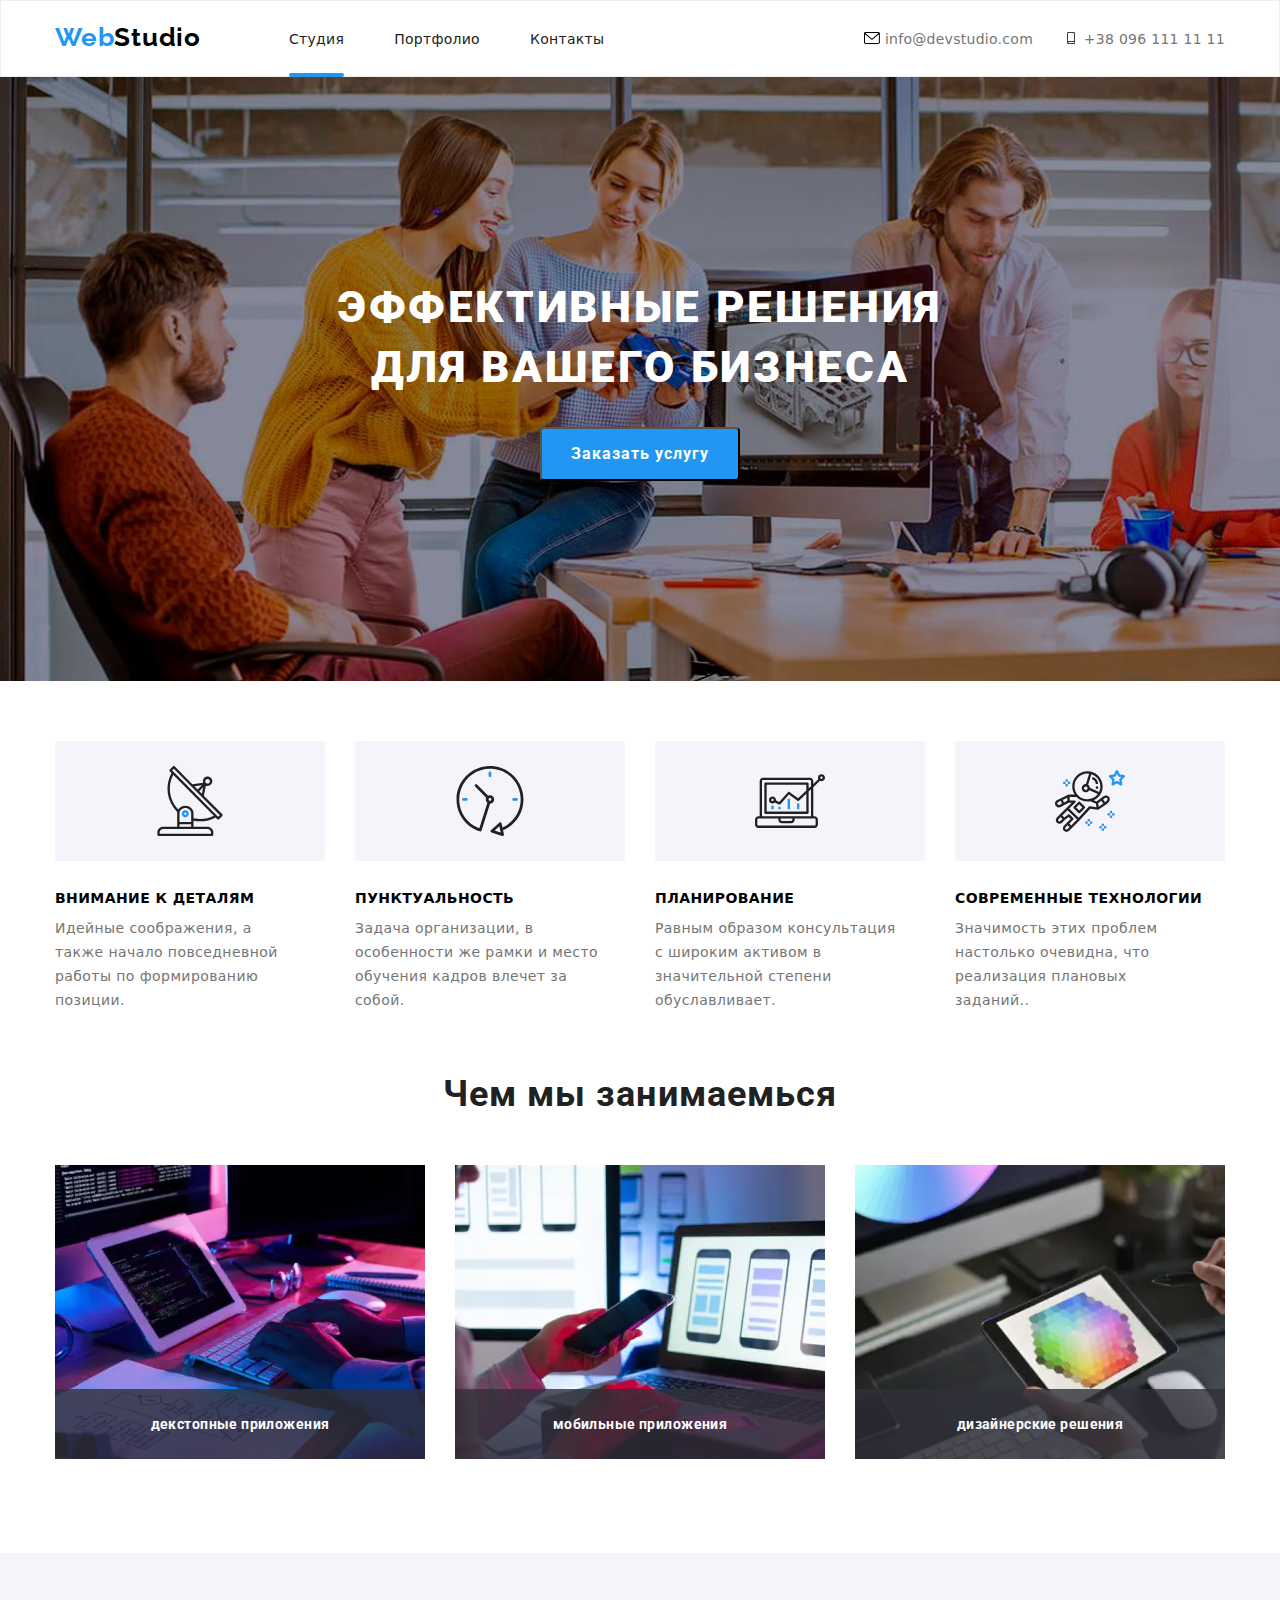
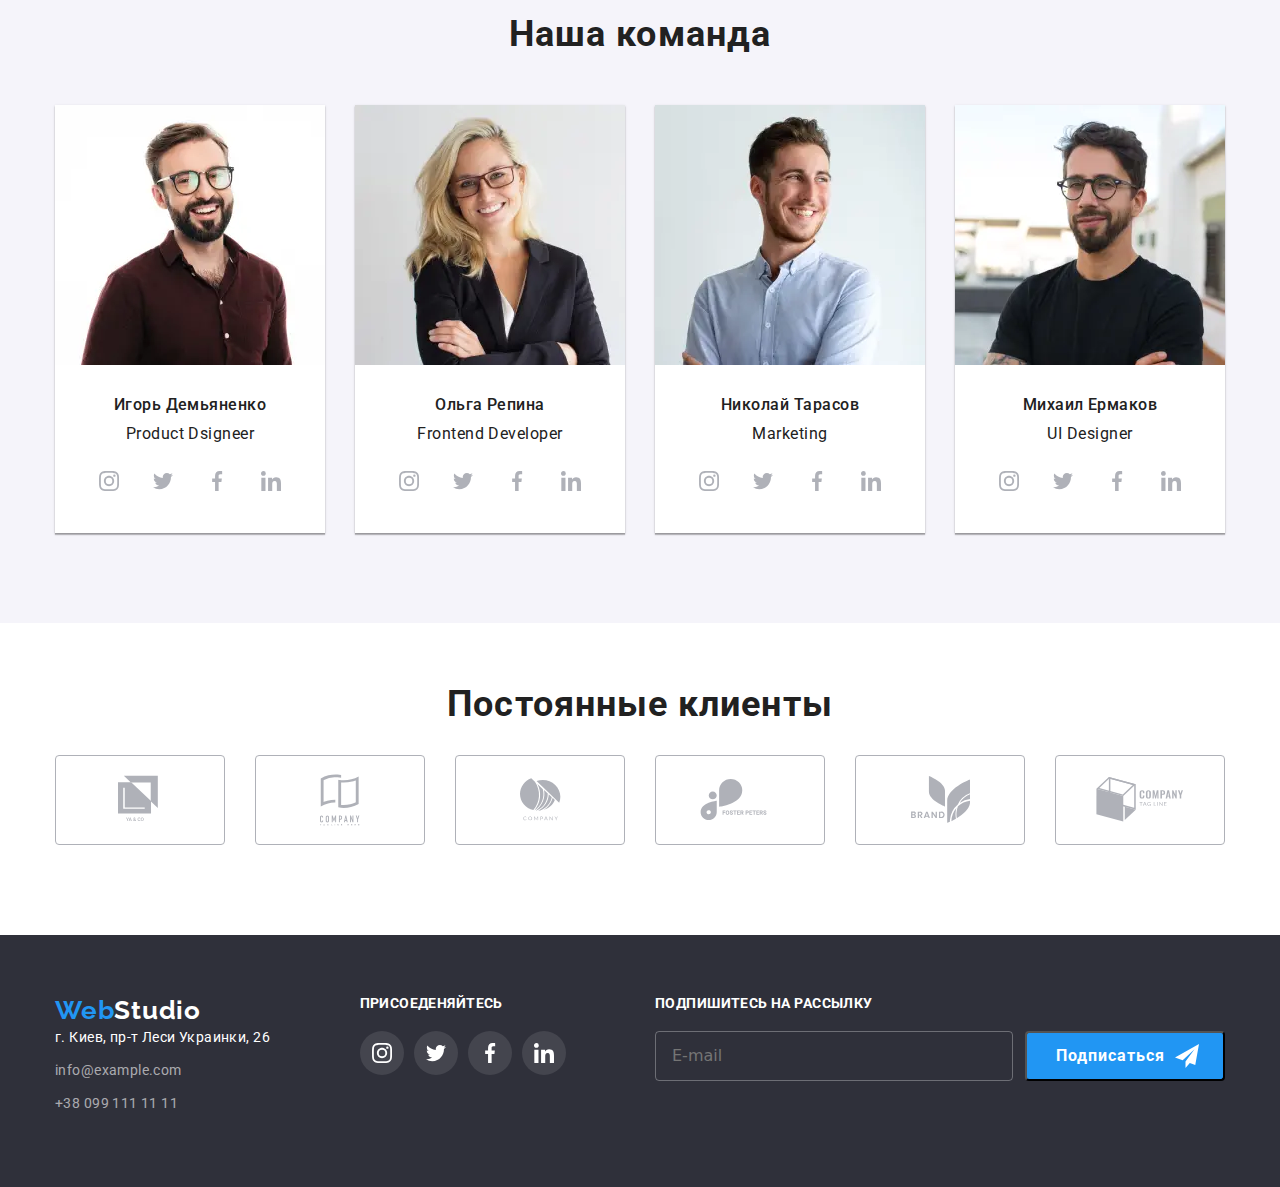
==== commit 6dc719b9: "." ====
--- a/index.html
+++ b/index.html
@@ -739,79 +739,73 @@
     <!-- modal  & form -->
 
     <div class="backdrop is-hidden" data-modal>
-      <div class="modal-container">
-        <div class="modal">
-          <button type="button" class="close-btn" data-modal-close>
-            <svg class="close-btn-svg">
-              <use
-                width="11px"
-                height="11px"
-                href="./images/sprite.svg#close"
-              ></use>
+      <!-- <div class="modal-container"> -->
+      <div class="modal">
+        <button type="button" class="close-btn" data-modal-close>
+          <svg class="close-btn-svg">
+            <use
+              width="11px"
+              height="11px"
+              href="./images/sprite.svg#close"
+            ></use>
+          </svg>
+        </button>
+        <p class="form-text">Оставьте свои данные, мы вам перезвоним</p>
+        <form action="#" class="contact-form">
+          <h2 class="contact-form-group-title">Имя</h2>
+          <span class="modal-form-field-wrapper">
+            <input type="text" class="contact-form-input" name="user-name" />
+            <svg class="modal-form-svg-icon" width="18" height="18">
+              <use href="./images/sprite.svg#icon-person"></use>
             </svg>
-          </button>
-          <p class="form-text">Оставьте свои данные, мы вам перезвоним</p>
-          <form action="#" class="contact-form">
-            <h2 class="contact-form-group-title">Имя</h2>
-            <span class="modal-form-field-wrapper">
-              <input type="text" class="contact-form-input" name="user-name" />
-              <svg class="modal-form-svg-icon" width="18" height="18">
-                <use href="./images/sprite.svg#icon-person"></use>
-              </svg>
-            </span>
-            <h2 class="contact-form-group-title">Телефон</h2>
-            <span class="modal-form-field-wrapper">
-              <input type="tel" class="contact-form-input" name="user-phone" />
-              <svg class="modal-form-svg-icon" width="18" height="18">
-                <use href="./images/sprite.svg#icon-phone"></use>
-              </svg>
-            </span>
-
-            <h2 class="contact-form-group-title">Почта</h2>
-            <span class="modal-form-field-wrapper">
-              <input
-                type="email"
-                class="contact-form-input"
-                name="user-email"
-              />
-              <svg class="modal-form-svg-icon" width="18" height="18">
-                <use href="./images/sprite.svg#icon-email"></use>
-              </svg>
-            </span>
-
-            <div class="contact-form-group">
-              <h2 class="contact-form-group-title">Комментарий</h2>
-              <textarea
-                name="user-massage"
-                placeholder="Введите текст"
-                rows="5"
-                cols="45"
-                class="contact-form-massage"
-              ></textarea>
-            </div>
-
-            <div class="container-contact-form-radio">
-              <input
-                type="checkbox"
-                name="user-policy"
-                class="contact-form-radio visually-hidden"
-                value="accept-police"
-                id="check-policy"
-              />
-              <label for="check-policy" class="modal-form-policy-label">
-                Соглашаюсь с рассылкой и принимаю
-                <a class="checkbox-link" href="">Условия договора</a>
-              </label>
-            </div>
-
-            <div class="btn-wrapper">
-              <button type="submit" class="contact-form-submit">
-                Отправить
-              </button>
-            </div>
-          </form>
-        </div>
+          </span>
+          <h2 class="contact-form-group-title">Телефон</h2>
+          <span class="modal-form-field-wrapper">
+            <input type="tel" class="contact-form-input" name="user-phone" />
+            <svg class="modal-form-svg-icon" width="18" height="18">
+              <use href="./images/sprite.svg#icon-phone"></use>
+            </svg>
+          </span>
+
+          <h2 class="contact-form-group-title">Почта</h2>
+          <span class="modal-form-field-wrapper">
+            <input type="email" class="contact-form-input" name="user-email" />
+            <svg class="modal-form-svg-icon" width="18" height="18">
+              <use href="./images/sprite.svg#icon-email"></use>
+            </svg>
+          </span>
+
+          <div class="contact-form-group">
+            <h2 class="contact-form-group-title">Комментарий</h2>
+            <textarea
+              name="user-massage"
+              placeholder="Введите текст"
+              rows="5"
+              cols="45"
+              class="contact-form-massage"
+            ></textarea>
+          </div>
+
+          <div class="container-contact-form-radio">
+            <input
+              type="checkbox"
+              name="user-policy"
+              class="contact-form-radio visually-hidden"
+              value="accept-police"
+              id="check-policy"
+            />
+            <label for="check-policy" class="modal-form-policy-label">
+              Соглашаюсь с рассылкой и принимаю
+              <a class="checkbox-link" href="">Условия договора</a>
+            </label>
+          </div>
+
+          <div class="btn-wrapper">
+            <button type="submit" class="contact-form-submit">Отправить</button>
+          </div>
+        </form>
       </div>
+      <!-- </div> -->
     </div>
 
     <script src="./js/modal.js"></script>
--- a/css/main.min.css
+++ b/css/main.min.css
@@ -1,2 +1,2 @@
-.visually-hidden{position:absolute !important;clip:rect(1px 1px 1px 1px);clip:rect(1px, 1px, 1px, 1px);padding:0 !important;border:0 !important;height:1px !important;width:1px !important;overflow:hidden}*,*::before,*::after{margin:0;padding:0}body.modal-open{font-family:"Roboto",sans-serif;font-style:normal;overflow:hidden}.list{list-style:none}.link{text-decoration:none}.adress{font-style:normal}img{display:block}.container{width:1200;padding:0 15px;margin:0 auto}@media screen and (min-width: 320px) and (max-width: 479px){.container{width:100%;margin:0 auto}.clients .container{padding-top:60px;padding-bottom:60px}.qualitys .container{padding-top:60px;padding-bottom:60px}.footer .container{padding-top:60px;padding-bottom:60px}.command .container{padding-top:60px;padding-bottom:60px}}@media screen and (min-width: 480px){.container{width:480px;margin:0 auto}.hero .container{text-align:center}.header .container{padding:0 15px}.qualitys .container{padding-top:60px;padding-bottom:60px}.command .container{width:480px;padding-top:60px;padding-bottom:60px}.clients .container{width:480px;padding-top:60px;padding-bottom:60px}.footer .container{display:block;width:480px;height:603px;padding:60px 15px}.projects .container{width:480px;padding:60px 15px}}@media screen and (max-width: 479px){.hero .container{text-align:center}}@media screen and (min-width: 768px){.container{width:768px}.qualitys .container{display:flex;width:768px}.command .container{width:768px}.clients .container{width:768px}.footer .container{display:flex;flex-wrap:wrap;justify-content:space-around;width:768px;height:463px;padding:60px 15px}.projects .container{width:768px;padding:60px 15px}}@media screen and (min-width: 1200px){.container{width:1200px}.hero .container{text-align:center}.qualitys .container{display:flex;width:1200px}.about .container{padding-bottom:94px}.command .container{width:1200px}.clients .container{width:1200px}.footer .container{display:flex;justify-content:space-between;width:1200px;height:252px;padding:60px 15px}.projects .container{width:1200px;padding:94px 15px}}.logo-color{color:#000000}.logo-navigation-list-link{font-family:"Raleway",sans-serif;font-style:normal;font-weight:700;font-size:26px;line-height:1.19;letter-spacing:0.03em;color:#2196f3}@media screen and (min-width: 768px){.logo-navigation-list-link{font-size:24px;line-height:28px}}@media screen and (min-width: 1200px){.logo-navigation-list-link{font-size:26px;line-height:31px}}.modal-btn{background:#2196f3;font-family:"Roboto",sans-serif;font-style:normal;font-weight:bold;font-size:16px;line-height:1.88;letter-spacing:0.06em;color:#ffffff;padding:10px;width:200px;min-height:50px;border-radius:4px;cursor:pointer;margin-top:30px;margin-left:auto;margin-right:auto}.backdrop{position:fixed;top:0;left:0;width:100%;height:100%;background-color:rgba(0,0,0,0.2);transition:all 500ms linear;z-index:999;padding:50px 30px;overflow-y:scroll}.backdrop.is-hidden{transition:all 500ms linear 500ms;opacity:0;visibility:hidden;pointer-events:none}@media screen and (min-height: 100px) and (max-height: 450px){top:100%}.modal{position:absolute;top:50%;left:50%;transform:translate(-50%, -50%) scale(1);width:450px;padding:40px;background-color:#fff}.modal-form-svg-icon{top:50%;transform:translateY(-50%);left:12px;position:absolute}.contact-form-input:focus+.modal-form-svg-icon{fill:#2196f3;transition-duration:250ms;transition-timing-function:cubic-bezier(0.4, 0, 0.2, 1)}.modal-form-field-wrapper{position:relative;width:448px;height:342px;margin:0 auto}.modal-form-policy-label{font-size:12px;line-height:14px;font-family:Roboto;font-style:normal;font-weight:normal;letter-spacing:0.03em;color:#757575}.modal-form-policy-label::before{display:inline-block;content:"";font-size:12px;line-height:14px;width:16px;height:15px;border:2px solid black;margin-right:5px}.contact-form-radio:checked+.modal-form-policy-label::before{background-color:#2196f3;border:2px solid #2196f3;background-image:url(../images/modal/check.svg);transition-duration:250ms;transition-timing-function:cubic-bezier(0.4, 0, 0.2, 1)}.backdrop.is-hidden .modal{transform:translate(-50%, -50%) scale(1);transition:all 500ms linear 0ms}.close-btn{display:flex;justify-content:center;align-items:center;position:absolute;top:8px;right:8px;width:30px;height:30px;background-color:#fff;border-radius:50%;border:1px solid rgba(0,0,0,0.1);cursor:pointer}.close-btn-svg{width:11px;height:11px;transition-duration:250ms;transition-timing-function:cubic-bezier(0.4, 0, 0.2, 1)}.close-btn:hover,.close-btn-svg:hover{fill:#2196f3}.contact-form{margin:0 auto}.contact-form-input{padding-left:42px;width:100%;height:40px}.contact-form-input:focus,.contact-form-massage:focus{outline:none;border:1px solid #2196f3}.contact-form-submit{font-family:Roboto;font-style:normal;font-weight:700;font-size:16px;line-height:30px;align-items:center;text-align:center;letter-spacing:0.06em;color:#ffffff;width:200px;height:50px;background:#2196f3;border-radius:4px;cursor:pointer}.contact-form-group{width:100%;height:138px}.contact-form-group-title{width:80px;height:14px;font-family:"Roboto",sans-serif;font-style:normal;font-weight:normal;font-size:12px;line-height:14px;letter-spacing:0.01em;color:#757575;margin-top:10px;margin-bottom:4px}.contact-form-massage{width:100%;height:120px;padding:10px;border:1px solid rgba(33,33,33,0.2);border-radius:4px;resize:none;font-family:Roboto;font-style:normal;font-weight:normal;font-size:14px;line-height:16px;letter-spacing:0.01em;color:rgba(117,117,117,0.5)}.contact-form-radio{margin-right:8px;font-family:Roboto;font-style:normal;font-weight:normal;font-size:14px;line-height:24px;letter-spacing:0.03em;color:#757575}.btn-wrapper{display:flex;justify-content:center;margin-top:30px}.checkbox-link{font-family:Roboto;font-style:normal;font-weight:normal;font-size:12px;line-height:14px;letter-spacing:0.03em;text-decoration-line:underline;color:#2196f3}.form-text{font-family:"Roboto",sans-serif;font-style:normal;font-weight:700;font-size:20px;line-height:23px;text-align:center;letter-spacing:0.03em;color:#212121;margin-bottom:12px}.container-contact-form-radio{margin-top:20px}@media screen and (min-width: 480px){.modal{position:absolute;width:480px}}@media screen and (min-width: 1200px){.modal{width:528px}.modal-form-policy-label{font-size:14px;line-height:24px;margin-left:auto;margin-right:auto}.container-contact-form-radio{padding-left:12px}.checkbox-link{font-size:14px;line-height:24px}.contact-form{width:448px}}.social-list{display:flex;justify-content:center;align-items:center}.social-list-link{display:flex;align-items:center;justify-content:center;width:44px;height:44px;border-radius:50%;transition-duration:250ms;transition-timing-function:cubic-bezier(0.4, 0, 0.2, 1)}.social-list-link:hover{background-color:#2196f3}.social-list-svg{width:20px;height:20px;fill:#afb1b8;transition-duration:250ms;transition-timing-function:cubic-bezier(0.4, 0, 0.2, 1)}.social-list-link:hover .social-list-svg{fill:#fff}.social-list-item:not(:last-child){margin-right:10px}.navigation-btn{display:flex;flex-wrap:wrap;justify-content:start;margin-bottom:25px}.navigation-btn-item:not(:last-child){margin-right:8px;margin-bottom:15px}.potfolio-btn{font-family:"Roboto",sans-serif;font-weight:500;font-size:16px;line-height:1.63;letter-spacing:0.03em;color:#212121;padding:8px 20px;cursor:pointer;border-radius:4px;transition-duration:250ms;transition-timing-function:cubic-bezier(0.4, 0, 0.2, 1)}.potfolio-btn:hover,.potfolio-btn:focus{background-color:#2196f3;color:#ffffff}@media screen and (min-width: 768px){.navigation-btn{flex-wrap:nowrap;padding:0 63px}}@media screen and (min-width: 1200px){.navigation-btn{justify-content:center;margin-bottom:0}}.header{position:relative;border:1px solid #eeeeee}.header-link{font-weight:500;font-size:14px;line-height:1.14;letter-spacing:0.02em;color:#757575;transition-duration:250ms;transition-timing-function:cubic-bezier(0.4, 0, 0.2, 1)}.header-link:hover,.header-link:focus{color:#2196f3}.header-link-svg{display:inline-block;width:16px;height:12px;margin:auto;color:#757575}.header-link:hover .header-link-svg{fill:#2196f3}.header-tel-link{font-weight:500;font-size:14px;line-height:1.14;letter-spacing:0.02em;color:#757575;transition-duration:250ms;transition-timing-function:cubic-bezier(0.4, 0, 0.2, 1)}.header-tel-link:hover{color:#2196f3}.header-tel-link-svg{display:inline-block;width:16px;height:12px;margin-bottom:0}.header-tel-link:hover .header-tel-link-svg{fill:#2196f3}.nav{display:block;margin-bottom:60px}@media screen and (min-width: 768px){.nav{margin-bottom:0}.nav .nav{margin-left:93px}}@media screen and (min-width: 768px){.nav{margin-left:88px}}.navigation-list-item:not(:last-child){margin-bottom:40px}@media screen and (min-width: 768px){.navigation-list-item:not(:last-child){margin-bottom:0;margin-right:50px}}@media screen and (min-width: 1200px){.header .adress .list{display:flex}.header .adress .list:not(:last-child){margin-right:30px}}@media screen and (max-width: 767px){.header .adress .list .header-link{margin-right:0}}.header .navigation{display:flex;align-items:center;justify-content:space-between;padding-top:18px;padding-bottom:17px}@media screen and (min-width: 1200px){.header .navigation{padding-top:21px;padding-bottom:23px}}.navigation-list-link{font-weight:500;font-size:14px;line-height:1.14;letter-spacing:0.02em;color:#212121;transition-duration:250ms;transition-timing-function:cubic-bezier(0.4, 0, 0.2, 1)}.navigation-list-link:hover,.navigation-list-link:focus{color:#2196f3}.item-underline{display:inline-block;content:"";position:relative}.underline:after{display:block;position:absolute;content:"";width:100%;height:4px;background-color:#2196f3;border-radius:2px;margin-top:8px}@media screen and (min-width: 768px){.underline:after{margin-top:24px}}.menu-button{display:inline-flex;margin:0;padding:0;border:none;background-color:transparent}.menu-button:hover,.menu-button:focus{fill:#2196f3}@media screen and (min-width: 768px){.menu-button{display:none}}.menu-button .icon-cross{display:none}.menu-button.is-open .icon-cross{display:block}.menu-button.is-open .icon-menu{display:none}.menu-container{padding-top:60px;padding-bottom:60px;text-align:center;font-size:20px;background-color:#fff;box-shadow:0px 4px 8px rgba(0,0,0,0.04),0px 2px 4px rgba(0,0,0,0.08),0px 1px 3px rgba(0,0,0,0.16)}@media screen and (max-width: 767px){.menu-container{display:none;position:absolute;top:100%;left:0;width:100%;height:400px}.menu-container.is-open{display:block;z-index:99}}@media screen and (min-width: 768px){.menu-container{display:flex;padding:0;max-height:80px;flex-grow:1;justify-content:space-between;align-items:center}.menu-container .navigation-list{display:flex}.menu-container .menu-container{display:flex;box-shadow:none}}@media screen and (min-width: 768px){.menu-container{box-shadow:none}}@media screen and (min-width: 1200px){.header-link{margin-right:30px}}@media screen and (max-width: 1199px) and (min-width: 768px){.header-link,.header-tel-link{color:#757575;font-style:normal;font-weight:500;font-size:12px;line-height:1.2}.menu-contacts .adress{margin-left:84px}}.hero{background-image:url("../images/hero/bg-mobile.jpg");background-repeat:no-repeat;background-size:cover;padding-top:118px;padding-bottom:118px}.hero-title{font-family:"Roboto",sans-serif;font-style:normal;font-weight:900;font-size:26px;line-height:42px;text-align:center;letter-spacing:0.06em;text-transform:uppercase;color:#ffffff}@media screen and (min-device-pixel-ratio: 2) and (max-width: 767px), screen and (min-resolution: 192dpi) and (max-width: 767px), screen and (min-resolution: 2dppx) and (max-width: 767px){.hero{background-image:url("../images/hero/bg-mobile@2x.jpg")}}@media screen and (min-width: 768px){.hero{background-image:url("../images/hero/bg-tablet.jpg");background-repeat:no-repeat;background-size:cover}.hero-title{font-size:26px;line-height:42px}}@media screen and (min-device-pixel-ratio: 2) and (min-width: 768px), screen and (min-resolution: 192dpi) and (min-width: 768px), screen and (min-resolution: 2dppx) and (min-width: 768px){.hero{background-image:url("../images/hero/bg-tablet@2x.jpg")}}@media screen and (min-width: 1200px){.hero{background-image:url("../images/hero/bg-desktop.jpg");background-repeat:no-repeat;background-size:cover;padding-top:200px;padding-bottom:200px}.hero-title{font-size:44px;line-height:60px}}.hero{max-width:1600px;margin:0 auto}@media screen and (min-device-pixel-ratio: 2) and (min-width: 1200px), screen and (min-resolution: 192dpi) and (min-width: 1200px), screen and (min-resolution: 2dppx) and (min-width: 1200px){.hero{background-image:url("../images/hero/bg-desktop@2x.jpg")}}.qualitys-list{display:block}.qualitys-list-item::before{content:"";display:block;height:120px;background-size:70px 70px;background-repeat:no-repeat;background-position:center;background-color:#f5f4fa;margin-bottom:30px}.subtitly-qualitys{font-weight:700;font-size:14px;line-height:1.14;text-align:center;letter-spacing:0.03em;text-transform:uppercase;margin-bottom:10px}.description{font-weight:400;font-size:14px;line-height:1.71;letter-spacing:0.03em;color:#757575;padding-right:20px}.icon-antenna::before{background-image:url(../images/qualitys/antenna.svg)}.icon-clock::before{background-image:url(../images/qualitys/clock.svg)}.icon-diagram::before{background-image:url(../images/qualitys/diagram.svg)}.icon-astronaut::before{background-image:url(../images/qualitys/astronaut.svg)}@media screen and (min-width: 768px){.qualitys-list{display:flex;flex-wrap:wrap;justify-content:space-between}.qualitys-list-item{width:354px}.subtitly-qualitys{text-align:left}}@media screen and (min-width: 1200px){.qualitys-list{display:flex;justify-content:space-between;flex-wrap:nowrap;width:1200px}.qualitys-list-item{width:270px}}.about-subtitle{display:flex;justify-content:center;align-items:center;position:absolute;height:70px;width:370px;bottom:0;background-color:rgba(47,48,58,0.8);color:#fdfdfd;font-family:Roboto;font-size:14px;font-weight:700;line-height:16px;letter-spacing:0.03em}.about-list-item:not(:last-child){margin-right:30px}.about-list{display:flex}.container-img{position:relative}.second-title{font-family:"Roboto",sans-serif;font-weight:bold;font-size:36px;line-height:42px;letter-spacing:0.03em;color:#212121;text-align:center;padding-bottom:50px}@media screen and (max-width: 1199px){.about{display:none}}.names-list{display:block}.names-list-item{max-width:100%;padding-bottom:24px;background-color:#fff;box-shadow:0px 1px 3px rgba(0,0,0,0.12),0px 1px 1px rgba(0,0,0,0.14),0px 2px 1px rgba(0,0,0,0.2)}.names-list-item:not(:last-child){margin-bottom:30px}.names-list-img{max-width:100%}.command{background-color:#f5f4fa}.title-our-command{font-family:"Roboto",sans-serif;font-weight:bold;font-size:28px;line-height:33px;letter-spacing:0.03em;color:#212121;text-align:center;padding-bottom:50px}.name{font-family:"Roboto",sans-serif;font-weight:500;font-size:16px;line-height:1.19;letter-spacing:0.03em;color:#212121;margin-top:30px;margin-bottom:10px;text-align:center}.position{font-family:"Roboto",sans-serif;font-style:normal;font-weight:400;font-size:16px;line-height:1.19;letter-spacing:0.03em;color:#212121;text-align:center;margin-bottom:16px}@media screen and (min-width: 768px){.names-list{display:flex;flex-wrap:wrap;justify-content:space-between}.names-list-item:nth-child(n+3){margin-bottom:0}.names-list-item{width:354px;height:536px}.names-list-img{max-width:100%;height:374px}.title-our-command{font-size:28px;line-height:33px}}@media screen and (min-width: 1200px){.names-list{flex-wrap:nowrap;justify-content:space-between}.names-list-item{width:270px;height:428px}.names-list-img{max-width:100%;height:260px}.title-our-command{font-size:36px;line-height:42px}}@media screen and (max-width: 767px) and (min-width: 320px){.clients-item{margin-top:30px;width:calc(53.3% - 30px)}.clients-list{display:flex;flex-wrap:wrap;padding:0 15px;justify-content:space-between}}@media screen and (max-width: 1199px) and (min-width: 768px){.clients-list{display:flex;flex-wrap:wrap;justify-content:space-between}}@media screen and (min-width: 1200px){.clients-list{display:flex;flex-wrap:wrap;justify-content:space-between}}.title-clients{font-family:"Roboto",sans-serif;font-weight:bold;font-size:28px;line-height:33px;letter-spacing:0.03em;color:#212121;text-align:center;width:100%;padding-bottom:30px}.clients-item:not(:last-child){margin-bottom:30px}.clients-link{display:flex;justify-content:center;align-items:center;height:90px;border:1px solid #afb1b8;border-radius:4px;fill:#afb1b8;transition-duration:250ms;transition-duration:cubic-bezier(0.4, 0, 0.2, 1)}.clients-link:hover{fill:#2196f3;border-color:#2196f3}@media screen and (min-width: 768px){.clients-link{width:226px}}@media screen and (min-width: 1200px){.clients-link{width:170px}.clients-list{flex-wrap:nowrap}.title-clients{font-size:36px;line-height:42px}}.footer{background-color:#2f303a;max-width:1600px;margin:0 auto}.footer-logo-color{color:#ffffff}.footer-list{display:block;flex-direction:column;margin-bottom:60px}.footer-navigation-item{margin-bottom:9px}.footer-navigation-list-item{font-family:"Roboto",sans-serif;font-weight:400;font-size:14px;line-height:1.71;letter-spacing:0.03em;color:#ffffff}.footer-navigation-list-link,.footer-tel-link{font-family:"Roboto",sans-serif;font-weight:400;font-size:14px;line-height:1.71;letter-spacing:0.03em;color:rgba(255,255,255,0.6)}.footer-social-link-item{display:flex;justify-content:center;align-items:center;width:44px;height:44px;background-color:#fff;border-radius:50%;margin-top:20px;background:rgba(255,255,255,0.1);cursor:pointer;transition-duration:250ms;transition-timing-function:cubic-bezier(0.4, 0, 0.2, 1)}.footer-social-link-item:not(:last-child){margin-right:10px}.footer-social-link-item:hover{background-color:#2196f3}.footer-social-list-svg{width:20px;height:20px;fill:#fff}.footer-social-link{display:flex}.footer-contact-form-input{width:100%;height:50px;border:1px solid rgba(255,255,255,0.3);background-color:rgba(255,255,255,0);border-radius:4px;padding:16px;margin-right:12px;margin-bottom:20px}.footer-email-form{display:block}.footer.logo-navigation-list-link{margin-right:0}.adress{text-align:center}.adress.logo-navigation-list-link{display:block;margin-bottom:20px;margin-right:0}.social-link{text-align:center;margin-bottom:60px}.social-link-footer-title{font-family:"Roboto",sans-serif;font-style:normal;font-weight:700;font-size:14px;line-height:16px;letter-spacing:0.03em;color:#ffffff}.social-link-footer-list{display:flex;justify-content:center}.email-form{text-align:center}.email-form-title{height:16px;font-family:"Roboto",sans-serif;font-style:normal;font-weight:700;font-size:14px;line-height:16px;letter-spacing:0.03em;text-transform:uppercase;color:#ffffff;margin-bottom:20px}.email-form-btn{width:200px;height:50px;background:#2196f3;box-shadow:0px 4px 4px rgba(0,0,0,0.15);border-radius:4px;font-family:Roboto;font-style:normal;font-weight:bold;font-size:16px;line-height:30px;display:flex;align-items:center;text-align:center;letter-spacing:0.06em;padding-left:29px;margin:0 auto;color:#ffffff}.email-form-btn::after{content:"";width:24px;height:24px;margin-left:10px;background-image:url(../images/send.svg)}@media screen and (max-width: 1199px) and (min-width: 768px){.email-form{width:450px}}@media screen and (min-width: 1200px){.footer-contact-form-input{width:358px}.footer-email-form{display:flex}.email-form-btn{margin-left:0}.social-link{text-align:left}.email-form{text-align:left}.adress{text-align:left}}.portfolio-title{font-family:"Roboto",sans-serif;font-weight:700;font-size:18px;line-height:2;letter-spacing:0.06em;color:#212121;padding-top:20px;padding-left:24px}.potfolio-subtitle{font-family:"Roboto",sans-serif;font-weight:400;font-size:16px;line-height:1.86;letter-spacing:0.03em;color:#757575;padding:0px 24px 20px 24px}.projects-item{display:flex;justify-content:space-between;flex-wrap:wrap}.projects-item-img{overflow:hidden;width:100%;height:294px}.projects-item-img-wrapper{position:relative;overflow:hidden}.item{width:450px;height:404px;border:1px solid #eeeeee;transition-duration:50ms;transition-timing-function:cubic-bezier(0.4, 0, 0.2, 1)}.item:hover{box-shadow:0px 1px 1px rgba(0,0,0,0.12),0px 4px 4px rgba(0,0,0,0.06),1px 4px 6px rgba(0,0,0,0.16)}.item:not(:last-child){margin-bottom:30px}.overlay{position:absolute;top:0;left:0;display:flex;justify-content:center;align-items:end;padding:62px 24px;width:100%;height:100%;background:rgba(33,150,243,0.9);opacity:0;transform:translateY(100%);transition:500ms linear;transition-duration:250ms;transition-timing-function:cubic-bezier(0.4, 0, 0.2, 1)}.overlay-text{display:flex;font-family:Roboto;font-size:18px;font-style:normal;font-weight:400;line-height:28px;letter-spacing:0.03em;text-align:left;color:#ffffff}.item:hover .overlay{display:flex;opacity:1;transform:translateY(0%)}@media screen and (min-width: 768px){.item{width:354px;height:404px}.item:not(:last-child){margin-bottom:30px}}@media screen and (min-width: 1200px){.item{width:370px;height:404px}.item:nth-last-child(-n+3){margin-bottom:30px}.projects-item{display:flex}.projects-item .item{margin-right:26px;margin-bottom:30px}.projects-item .item:nth-child(3n){margin-right:0}.projects-item .item:nth-last-child(-n+3){margin-bottom:0}.projects-item .item:nth-child(-n+3){margin-top:34px}}
+.visually-hidden{position:absolute !important;clip:rect(1px 1px 1px 1px);clip:rect(1px, 1px, 1px, 1px);padding:0 !important;border:0 !important;height:1px !important;width:1px !important;overflow:hidden}*,*::before,*::after{margin:0;padding:0}body.modal-open{font-family:"Roboto",sans-serif;font-style:normal;overflow:hidden}.list{list-style:none}.link{text-decoration:none}.adress{font-style:normal}img{display:block}.container{width:1200;padding:0 15px;margin:0 auto}@media screen and (min-width: 320px) and (max-width: 479px){.container{width:100%;margin:0 auto}.clients .container{padding-top:60px;padding-bottom:60px}.qualitys .container{padding-top:60px;padding-bottom:60px}.footer .container{padding-top:60px;padding-bottom:60px}.command .container{padding-top:60px;padding-bottom:60px}}@media screen and (min-width: 480px){.container{width:480px;margin:0 auto}.hero .container{text-align:center}.header .container{padding:0 15px}.qualitys .container{padding-top:60px;padding-bottom:60px}.command .container{width:480px;padding-top:60px;padding-bottom:60px}.clients .container{width:480px;padding-top:60px;padding-bottom:60px}.footer .container{display:block;width:480px;height:603px;padding:60px 15px}.projects .container{width:480px;padding:60px 15px}}@media screen and (max-width: 479px){.hero .container{text-align:center}}@media screen and (min-width: 768px){.container{width:768px}.qualitys .container{display:flex;width:768px}.command .container{width:768px}.clients .container{width:768px}.footer .container{display:flex;flex-wrap:wrap;justify-content:space-around;width:768px;height:463px;padding:60px 15px}.projects .container{width:768px;padding:60px 15px}}@media screen and (min-width: 1200px){.container{width:1200px}.hero .container{text-align:center}.qualitys .container{display:flex;width:1200px}.about .container{padding-bottom:94px}.command .container{width:1200px}.clients .container{width:1200px}.footer .container{display:flex;justify-content:space-between;width:1200px;height:252px;padding:60px 15px}.projects .container{width:1200px;padding:94px 15px}}.logo-color{color:#000000}.logo-navigation-list-link{font-family:"Raleway",sans-serif;font-style:normal;font-weight:700;font-size:26px;line-height:1.19;letter-spacing:0.03em;color:#2196f3}@media screen and (min-width: 768px){.logo-navigation-list-link{font-size:24px;line-height:28px}}@media screen and (min-width: 1200px){.logo-navigation-list-link{font-size:26px;line-height:31px}}.modal-btn{background:#2196f3;font-family:"Roboto",sans-serif;font-style:normal;font-weight:bold;font-size:16px;line-height:1.88;letter-spacing:0.06em;color:#ffffff;padding:10px;width:200px;min-height:50px;border-radius:4px;cursor:pointer;margin-top:30px;margin-left:auto;margin-right:auto}.backdrop{position:fixed;top:0;left:0;width:100%;height:100%;background-color:rgba(0,0,0,0.2);transition:all 500ms linear;z-index:999;padding:50px 30px;overflow-y:scroll}.backdrop.is-hidden{transition:all 500ms linear 500ms;opacity:0;visibility:hidden;pointer-events:none}.modal{position:absolute;top:50%;left:50%;transform:translate(-50%, -50%) scale(1);width:100%;padding:40px;background-color:#fff;box-shadow:0 1px 3px rgba(0,0,0,0.12),0 1px 1px rgba(0,0,0,0.14),0 2px 1px rgba(0,0,0,0.2);border-radius:4px}@media screen and (min-height: 100px) and (max-height: 450px){.modal{top:100%}}.modal-form-svg-icon{top:50%;transform:translateY(-50%);left:12px;position:absolute}.contact-form-input:focus+.modal-form-svg-icon{fill:#2196f3;transition-duration:250ms;transition-timing-function:cubic-bezier(0.4, 0, 0.2, 1)}.modal-form-field-wrapper{position:relative;width:448px;height:342px;margin:0 auto}.modal-form-policy-label{font-size:12px;line-height:14px;font-family:Roboto;font-style:normal;font-weight:normal;letter-spacing:0.03em;color:#757575}.modal-form-policy-label::before{display:inline-block;content:"";font-size:12px;line-height:14px;width:16px;height:15px;border:2px solid black;margin-right:5px}.contact-form-radio:checked+.modal-form-policy-label::before{background-color:#2196f3;border:2px solid #2196f3;background-image:url(../images/modal/check.svg);transition-duration:250ms;transition-timing-function:cubic-bezier(0.4, 0, 0.2, 1)}.backdrop.is-hidden .modal{transform:translate(-50%, -50%) scale(1);transition:all 500ms linear 0ms}.close-btn{display:flex;justify-content:center;align-items:center;position:absolute;top:8px;right:8px;width:30px;height:30px;background-color:#fff;border-radius:50%;border:1px solid rgba(0,0,0,0.1);cursor:pointer}.close-btn-svg{width:11px;height:11px;transition-duration:250ms;transition-timing-function:cubic-bezier(0.4, 0, 0.2, 1)}.close-btn:hover,.close-btn-svg:hover{fill:#2196f3}.contact-form{margin:0 auto}.contact-form-input{padding-left:42px;width:100%;height:40px}.contact-form-input:focus,.contact-form-massage:focus{outline:none;border:1px solid #2196f3}.contact-form-submit{font-family:Roboto;font-style:normal;font-weight:700;font-size:16px;line-height:30px;align-items:center;text-align:center;letter-spacing:0.06em;color:#ffffff;width:200px;height:50px;background:#2196f3;border-radius:4px;cursor:pointer}.contact-form-group{width:100%;height:138px}.contact-form-group-title{width:80px;height:14px;font-family:"Roboto",sans-serif;font-style:normal;font-weight:normal;font-size:12px;line-height:14px;letter-spacing:0.01em;color:#757575;margin-top:10px;margin-bottom:4px}.contact-form-massage{width:100%;height:120px;padding:10px;border:1px solid rgba(33,33,33,0.2);border-radius:4px;resize:none;font-family:Roboto;font-style:normal;font-weight:normal;font-size:14px;line-height:16px;letter-spacing:0.01em;color:rgba(117,117,117,0.5)}.contact-form-radio{margin-right:8px;font-family:Roboto;font-style:normal;font-weight:normal;font-size:14px;line-height:24px;letter-spacing:0.03em;color:#757575}.btn-wrapper{display:flex;justify-content:center;margin-top:30px}.checkbox-link{font-family:Roboto;font-style:normal;font-weight:normal;font-size:12px;line-height:14px;letter-spacing:0.03em;text-decoration-line:underline;color:#2196f3}.form-text{font-family:"Roboto",sans-serif;font-style:normal;font-weight:700;font-size:20px;line-height:23px;text-align:center;letter-spacing:0.03em;color:#212121;margin-bottom:12px}.container-contact-form-radio{margin-top:20px}@media screen and (min-width: 480px){.modal{position:absolute;width:480px}}@media screen and (min-width: 1200px){.modal{width:528px}.modal-form-policy-label{font-size:14px;line-height:24px;margin-left:auto;margin-right:auto}.container-contact-form-radio{padding-left:12px}.checkbox-link{font-size:14px;line-height:24px}.contact-form{width:448px}}.social-list{display:flex;justify-content:center;align-items:center}.social-list-link{display:flex;align-items:center;justify-content:center;width:44px;height:44px;border-radius:50%;transition-duration:250ms;transition-timing-function:cubic-bezier(0.4, 0, 0.2, 1)}.social-list-link:hover{background-color:#2196f3}.social-list-svg{width:20px;height:20px;fill:#afb1b8;transition-duration:250ms;transition-timing-function:cubic-bezier(0.4, 0, 0.2, 1)}.social-list-link:hover .social-list-svg{fill:#fff}.social-list-item:not(:last-child){margin-right:10px}.navigation-btn{display:flex;flex-wrap:wrap;justify-content:start;margin-bottom:25px}.navigation-btn-item:not(:last-child){margin-right:8px;margin-bottom:15px}.potfolio-btn{font-family:"Roboto",sans-serif;font-weight:500;font-size:16px;line-height:1.63;letter-spacing:0.03em;color:#212121;padding:8px 20px;cursor:pointer;border-radius:4px;transition-duration:250ms;transition-timing-function:cubic-bezier(0.4, 0, 0.2, 1)}.potfolio-btn:hover,.potfolio-btn:focus{background-color:#2196f3;color:#ffffff}@media screen and (min-width: 768px){.navigation-btn{flex-wrap:nowrap;padding:0 63px}}@media screen and (min-width: 1200px){.navigation-btn{justify-content:center;margin-bottom:0}}.header{position:relative;border:1px solid #eeeeee}.header-link{font-weight:500;font-size:14px;line-height:1.14;letter-spacing:0.02em;color:#757575;transition-duration:250ms;transition-timing-function:cubic-bezier(0.4, 0, 0.2, 1)}.header-link:hover,.header-link:focus{color:#2196f3}.header-link-svg{display:inline-block;width:16px;height:12px;margin:auto;color:#757575}.header-link:hover .header-link-svg{fill:#2196f3}.header-tel-link{font-weight:500;font-size:14px;line-height:1.14;letter-spacing:0.02em;color:#757575;transition-duration:250ms;transition-timing-function:cubic-bezier(0.4, 0, 0.2, 1)}.header-tel-link:hover{color:#2196f3}.header-tel-link-svg{display:inline-block;width:16px;height:12px;margin-bottom:0}.header-tel-link:hover .header-tel-link-svg{fill:#2196f3}.nav{display:block;margin-bottom:60px}@media screen and (min-width: 768px){.nav{margin-bottom:0}.nav .nav{margin-left:93px}}@media screen and (min-width: 768px){.nav{margin-left:88px}}.navigation-list-item:not(:last-child){margin-bottom:40px}@media screen and (min-width: 768px){.navigation-list-item:not(:last-child){margin-bottom:0;margin-right:50px}}@media screen and (min-width: 1200px){.header .adress .list{display:flex}.header .adress .list:not(:last-child){margin-right:30px}}@media screen and (max-width: 767px){.header .adress .list .header-link{margin-right:0}}.header .navigation{display:flex;align-items:center;justify-content:space-between;padding-top:18px;padding-bottom:17px}@media screen and (min-width: 1200px){.header .navigation{padding-top:21px;padding-bottom:23px}}.navigation-list-link{font-weight:500;font-size:14px;line-height:1.14;letter-spacing:0.02em;color:#212121;transition-duration:250ms;transition-timing-function:cubic-bezier(0.4, 0, 0.2, 1)}.navigation-list-link:hover,.navigation-list-link:focus{color:#2196f3}.item-underline{display:inline-block;content:"";position:relative}.underline:after{display:block;position:absolute;content:"";width:100%;height:4px;background-color:#2196f3;border-radius:2px;margin-top:8px}@media screen and (min-width: 768px){.underline:after{margin-top:24px}}.menu-button{display:inline-flex;margin:0;padding:0;border:none;background-color:transparent}.menu-button:hover,.menu-button:focus{fill:#2196f3}@media screen and (min-width: 768px){.menu-button{display:none}}.menu-button .icon-cross{display:none}.menu-button.is-open .icon-cross{display:block}.menu-button.is-open .icon-menu{display:none}.menu-container{padding-top:60px;padding-bottom:60px;text-align:center;font-size:20px;background-color:#fff;box-shadow:0px 4px 8px rgba(0,0,0,0.04),0px 2px 4px rgba(0,0,0,0.08),0px 1px 3px rgba(0,0,0,0.16)}@media screen and (max-width: 767px){.menu-container{display:none;position:absolute;top:100%;left:0;width:100%;height:400px}.menu-container.is-open{display:block;z-index:99}}@media screen and (min-width: 768px){.menu-container{display:flex;padding:0;max-height:80px;flex-grow:1;justify-content:space-between;align-items:center}.menu-container .navigation-list{display:flex}.menu-container .menu-container{display:flex;box-shadow:none}}@media screen and (min-width: 768px){.menu-container{box-shadow:none}}@media screen and (min-width: 1200px){.header-link{margin-right:30px}}@media screen and (max-width: 1199px) and (min-width: 768px){.header-link,.header-tel-link{color:#757575;font-style:normal;font-weight:500;font-size:12px;line-height:1.2}.menu-contacts .adress{margin-left:84px}}.hero{background-image:url("../images/hero/bg-mobile.jpg");background-repeat:no-repeat;background-size:cover;padding-top:118px;padding-bottom:118px}.hero-title{font-family:"Roboto",sans-serif;font-style:normal;font-weight:900;font-size:26px;line-height:42px;text-align:center;letter-spacing:0.06em;text-transform:uppercase;color:#ffffff}@media screen and (min-device-pixel-ratio: 2) and (max-width: 767px), screen and (min-resolution: 192dpi) and (max-width: 767px), screen and (min-resolution: 2dppx) and (max-width: 767px){.hero{background-image:url("../images/hero/bg-mobile@2x.jpg")}}@media screen and (min-width: 768px){.hero{background-image:url("../images/hero/bg-tablet.jpg");background-repeat:no-repeat;background-size:cover}.hero-title{font-size:26px;line-height:42px}}@media screen and (min-device-pixel-ratio: 2) and (min-width: 768px), screen and (min-resolution: 192dpi) and (min-width: 768px), screen and (min-resolution: 2dppx) and (min-width: 768px){.hero{background-image:url("../images/hero/bg-tablet@2x.jpg")}}@media screen and (min-width: 1200px){.hero{background-image:url("../images/hero/bg-desktop.jpg");background-repeat:no-repeat;background-size:cover;padding-top:200px;padding-bottom:200px}.hero-title{font-size:44px;line-height:60px}}.hero{max-width:1600px;margin:0 auto}@media screen and (min-device-pixel-ratio: 2) and (min-width: 1200px), screen and (min-resolution: 192dpi) and (min-width: 1200px), screen and (min-resolution: 2dppx) and (min-width: 1200px){.hero{background-image:url("../images/hero/bg-desktop@2x.jpg")}}.qualitys-list{display:block}.qualitys-list-item::before{content:"";display:block;height:120px;background-size:70px 70px;background-repeat:no-repeat;background-position:center;background-color:#f5f4fa;margin-bottom:30px}.subtitly-qualitys{font-weight:700;font-size:14px;line-height:1.14;text-align:center;letter-spacing:0.03em;text-transform:uppercase;margin-bottom:10px}.description{font-weight:400;font-size:14px;line-height:1.71;letter-spacing:0.03em;color:#757575;padding-right:20px}.icon-antenna::before{background-image:url(../images/qualitys/antenna.svg)}.icon-clock::before{background-image:url(../images/qualitys/clock.svg)}.icon-diagram::before{background-image:url(../images/qualitys/diagram.svg)}.icon-astronaut::before{background-image:url(../images/qualitys/astronaut.svg)}@media screen and (min-width: 768px){.qualitys-list{display:flex;flex-wrap:wrap;justify-content:space-between}.qualitys-list-item{width:354px}.subtitly-qualitys{text-align:left}}@media screen and (min-width: 1200px){.qualitys-list{display:flex;justify-content:space-between;flex-wrap:nowrap;width:1200px}.qualitys-list-item{width:270px}}.about-subtitle{display:flex;justify-content:center;align-items:center;position:absolute;height:70px;width:370px;bottom:0;background-color:rgba(47,48,58,0.8);color:#fdfdfd;font-family:Roboto;font-size:14px;font-weight:700;line-height:16px;letter-spacing:0.03em}.about-list-item:not(:last-child){margin-right:30px}.about-list{display:flex}.container-img{position:relative}.second-title{font-family:"Roboto",sans-serif;font-weight:bold;font-size:36px;line-height:42px;letter-spacing:0.03em;color:#212121;text-align:center;padding-bottom:50px}@media screen and (max-width: 1199px){.about{display:none}}.names-list{display:block}.names-list-item{max-width:100%;padding-bottom:24px;background-color:#fff;box-shadow:0px 1px 3px rgba(0,0,0,0.12),0px 1px 1px rgba(0,0,0,0.14),0px 2px 1px rgba(0,0,0,0.2)}.names-list-item:not(:last-child){margin-bottom:30px}.names-list-img{max-width:100%}.command{background-color:#f5f4fa}.title-our-command{font-family:"Roboto",sans-serif;font-weight:bold;font-size:28px;line-height:33px;letter-spacing:0.03em;color:#212121;text-align:center;padding-bottom:50px}.name{font-family:"Roboto",sans-serif;font-weight:500;font-size:16px;line-height:1.19;letter-spacing:0.03em;color:#212121;margin-top:30px;margin-bottom:10px;text-align:center}.position{font-family:"Roboto",sans-serif;font-style:normal;font-weight:400;font-size:16px;line-height:1.19;letter-spacing:0.03em;color:#212121;text-align:center;margin-bottom:16px}@media screen and (min-width: 768px){.names-list{display:flex;flex-wrap:wrap;justify-content:space-between}.names-list-item:nth-child(n+3){margin-bottom:0}.names-list-item{width:354px;height:536px}.names-list-img{max-width:100%;height:374px}.title-our-command{font-size:28px;line-height:33px}}@media screen and (min-width: 1200px){.names-list{flex-wrap:nowrap;justify-content:space-between}.names-list-item{width:270px;height:428px}.names-list-img{max-width:100%;height:260px}.title-our-command{font-size:36px;line-height:42px}}@media screen and (max-width: 767px) and (min-width: 320px){.clients-item{margin-top:30px;width:calc(53.3% - 30px)}.clients-list{display:flex;flex-wrap:wrap;padding:0 15px;justify-content:space-between}}@media screen and (max-width: 1199px) and (min-width: 768px){.clients-list{display:flex;flex-wrap:wrap;justify-content:space-between}}@media screen and (min-width: 1200px){.clients-list{display:flex;flex-wrap:wrap;justify-content:space-between}}.title-clients{font-family:"Roboto",sans-serif;font-weight:bold;font-size:28px;line-height:33px;letter-spacing:0.03em;color:#212121;text-align:center;width:100%;padding-bottom:30px}.clients-item:not(:last-child){margin-bottom:30px}.clients-link{display:flex;justify-content:center;align-items:center;height:90px;border:1px solid #afb1b8;border-radius:4px;fill:#afb1b8;transition-duration:250ms;transition-duration:cubic-bezier(0.4, 0, 0.2, 1)}.clients-link:hover{fill:#2196f3;border-color:#2196f3}@media screen and (min-width: 768px){.clients-link{width:226px}}@media screen and (min-width: 1200px){.clients-link{width:170px}.clients-list{flex-wrap:nowrap}.title-clients{font-size:36px;line-height:42px}}.footer{background-color:#2f303a;margin:0 auto}.footer-logo-color{color:#ffffff}.footer-list{display:block;flex-direction:column;margin-bottom:60px}.footer-navigation-item{margin-bottom:9px}.footer-navigation-list-item{font-family:"Roboto",sans-serif;font-weight:400;font-size:14px;line-height:1.71;letter-spacing:0.03em;color:#ffffff}.footer-navigation-list-link,.footer-tel-link{font-family:"Roboto",sans-serif;font-weight:400;font-size:14px;line-height:1.71;letter-spacing:0.03em;color:rgba(255,255,255,0.6)}.footer-social-link-item{display:flex;justify-content:center;align-items:center;width:44px;height:44px;background-color:#fff;border-radius:50%;margin-top:20px;background:rgba(255,255,255,0.1);cursor:pointer;transition-duration:250ms;transition-timing-function:cubic-bezier(0.4, 0, 0.2, 1)}.footer-social-link-item:not(:last-child){margin-right:10px}.footer-social-link-item:hover{background-color:#2196f3}.footer-social-list-svg{width:20px;height:20px;fill:#fff}.footer-social-link{display:flex}.footer-contact-form-input{width:100%;height:50px;border:1px solid rgba(255,255,255,0.3);background-color:rgba(255,255,255,0);border-radius:4px;padding:16px;margin-right:12px;margin-bottom:20px;color:#fff}.footer-email-form{display:block}.footer.logo-navigation-list-link{margin-right:0}.adress{text-align:center}.adress.logo-navigation-list-link{display:block;margin-bottom:20px;margin-right:0}.social-link{text-align:center;margin-bottom:60px}.social-link-footer-title{font-family:"Roboto",sans-serif;font-style:normal;font-weight:700;font-size:14px;line-height:16px;letter-spacing:0.03em;color:#ffffff}.social-link-footer-list{display:flex;justify-content:center}.email-form{text-align:center}.email-form-title{height:16px;font-family:"Roboto",sans-serif;font-style:normal;font-weight:700;font-size:14px;line-height:16px;letter-spacing:0.03em;text-transform:uppercase;color:#ffffff;margin-bottom:20px}.email-form-btn{width:200px;height:50px;background:#2196f3;border-radius:4px;font-family:Roboto;font-style:normal;font-weight:bold;font-size:16px;line-height:30px;display:flex;align-items:center;text-align:center;letter-spacing:0.06em;padding-left:29px;margin:0 auto;color:#ffffff}.email-form-btn::after{content:"";width:24px;height:24px;margin-left:10px;background-image:url(../images/send.svg)}@media screen and (max-width: 1199px) and (min-width: 768px){.email-form{width:450px}}@media screen and (min-width: 1200px){.footer-contact-form-input{width:358px}.footer-email-form{display:flex}.email-form-btn{margin-left:0}.social-link{text-align:left}.email-form{text-align:left}.adress{text-align:left}}.portfolio-title{font-family:"Roboto",sans-serif;font-weight:700;font-size:18px;line-height:2;letter-spacing:0.06em;color:#212121;padding-top:20px;padding-left:24px}.potfolio-subtitle{font-family:"Roboto",sans-serif;font-weight:400;font-size:16px;line-height:1.86;letter-spacing:0.03em;color:#757575;padding:0px 24px 20px 24px}.projects-item{display:flex;justify-content:space-between;flex-wrap:wrap}.projects-item-img{overflow:hidden;width:100%;height:294px}.projects-item-img-wrapper{position:relative;overflow:hidden}.item{width:450px;height:404px;border:1px solid #eeeeee;transition-duration:50ms;transition-timing-function:cubic-bezier(0.4, 0, 0.2, 1)}.item:hover{box-shadow:0px 1px 1px rgba(0,0,0,0.12),0px 4px 4px rgba(0,0,0,0.06),1px 4px 6px rgba(0,0,0,0.16)}.item:not(:last-child){margin-bottom:30px}.overlay{position:absolute;top:0;left:0;display:flex;justify-content:center;align-items:end;padding:62px 24px;width:100%;height:100%;background:rgba(33,150,243,0.9);opacity:0;transform:translateY(100%);transition:500ms linear;transition-duration:250ms;transition-timing-function:cubic-bezier(0.4, 0, 0.2, 1)}.overlay-text{display:flex;font-family:Roboto;font-size:18px;font-style:normal;font-weight:400;line-height:28px;letter-spacing:0.03em;text-align:left;color:#ffffff}.item:hover .overlay{display:flex;opacity:1;transform:translateY(0%)}@media screen and (min-width: 768px){.item{width:354px;height:404px}.item:not(:last-child){margin-bottom:30px}}@media screen and (min-width: 1200px){.item{width:370px;height:404px}.item:nth-last-child(-n+3){margin-bottom:30px}.projects-item{display:flex}.projects-item .item{margin-right:26px;margin-bottom:30px}.projects-item .item:nth-child(3n){margin-right:0}.projects-item .item:nth-last-child(-n+3){margin-bottom:0}.projects-item .item:nth-child(-n+3){margin-top:34px}}
 /*# sourceMappingURL=main.min.css.map */